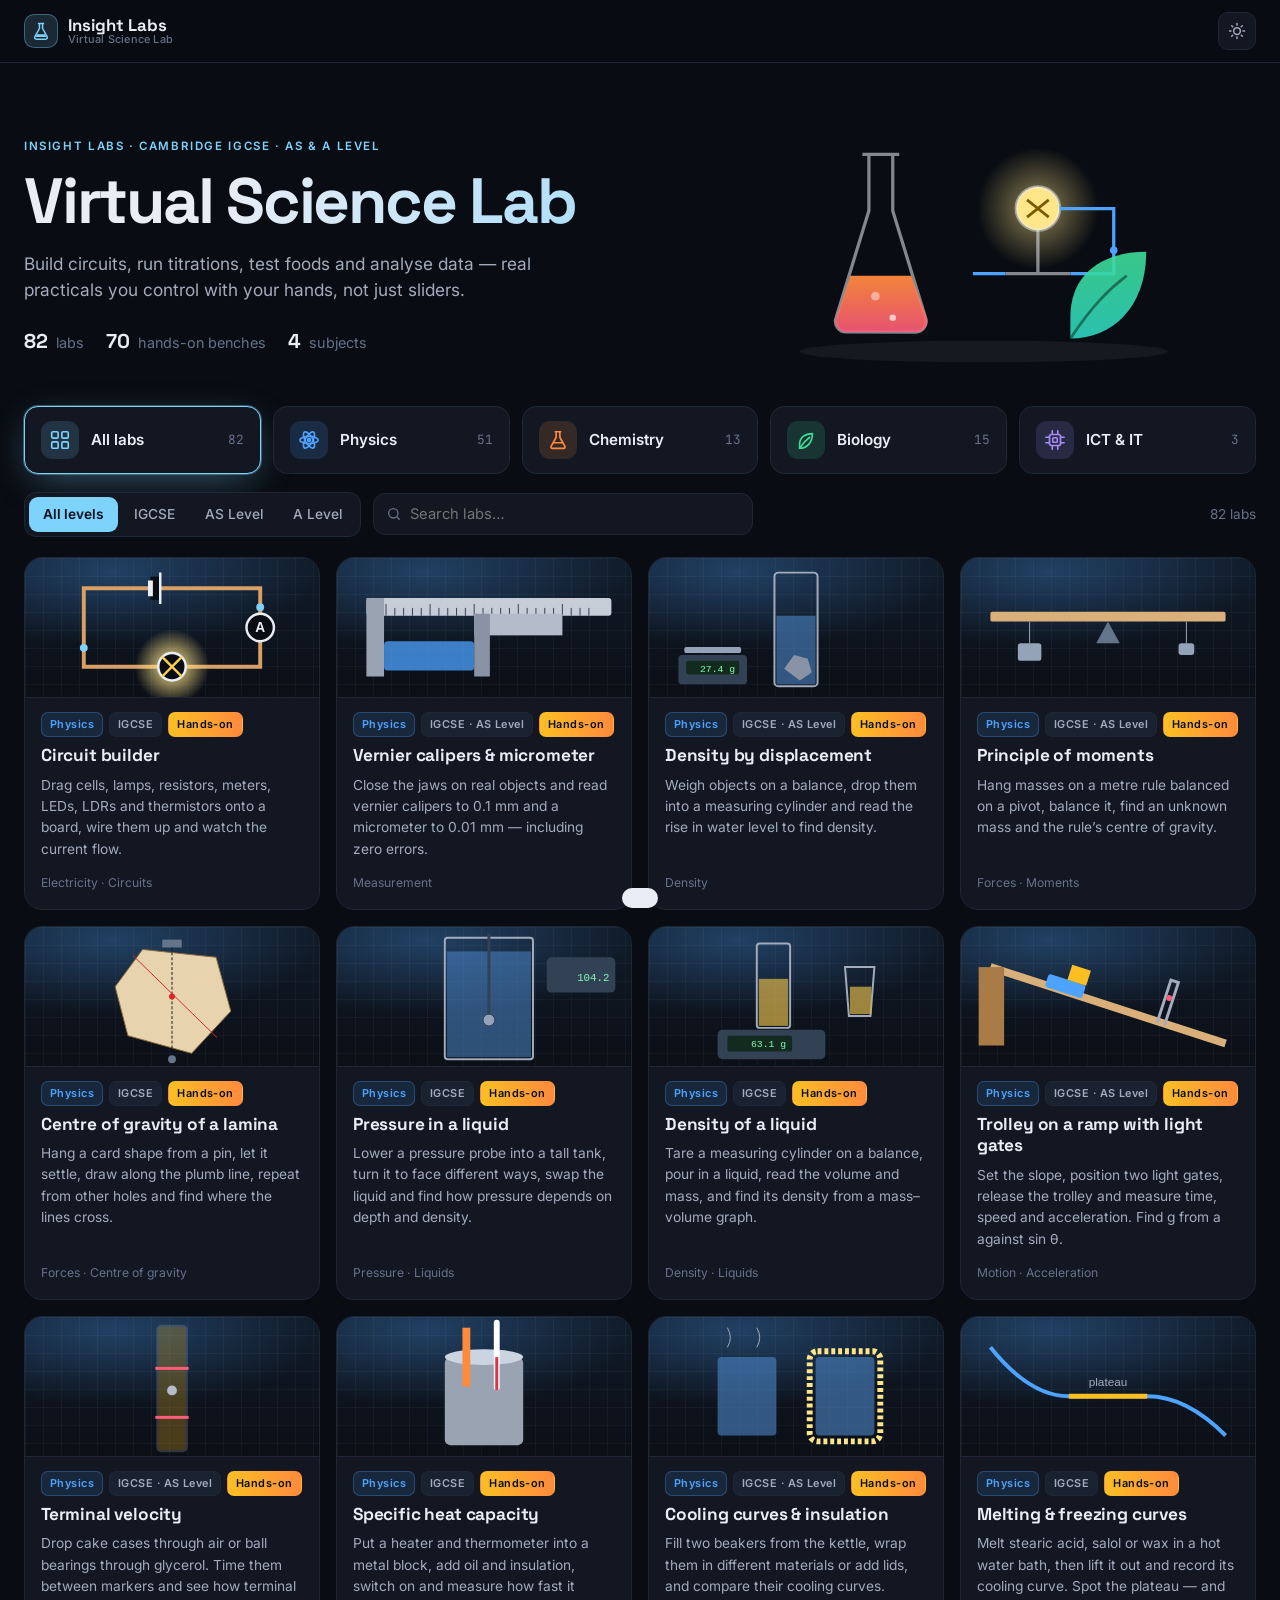
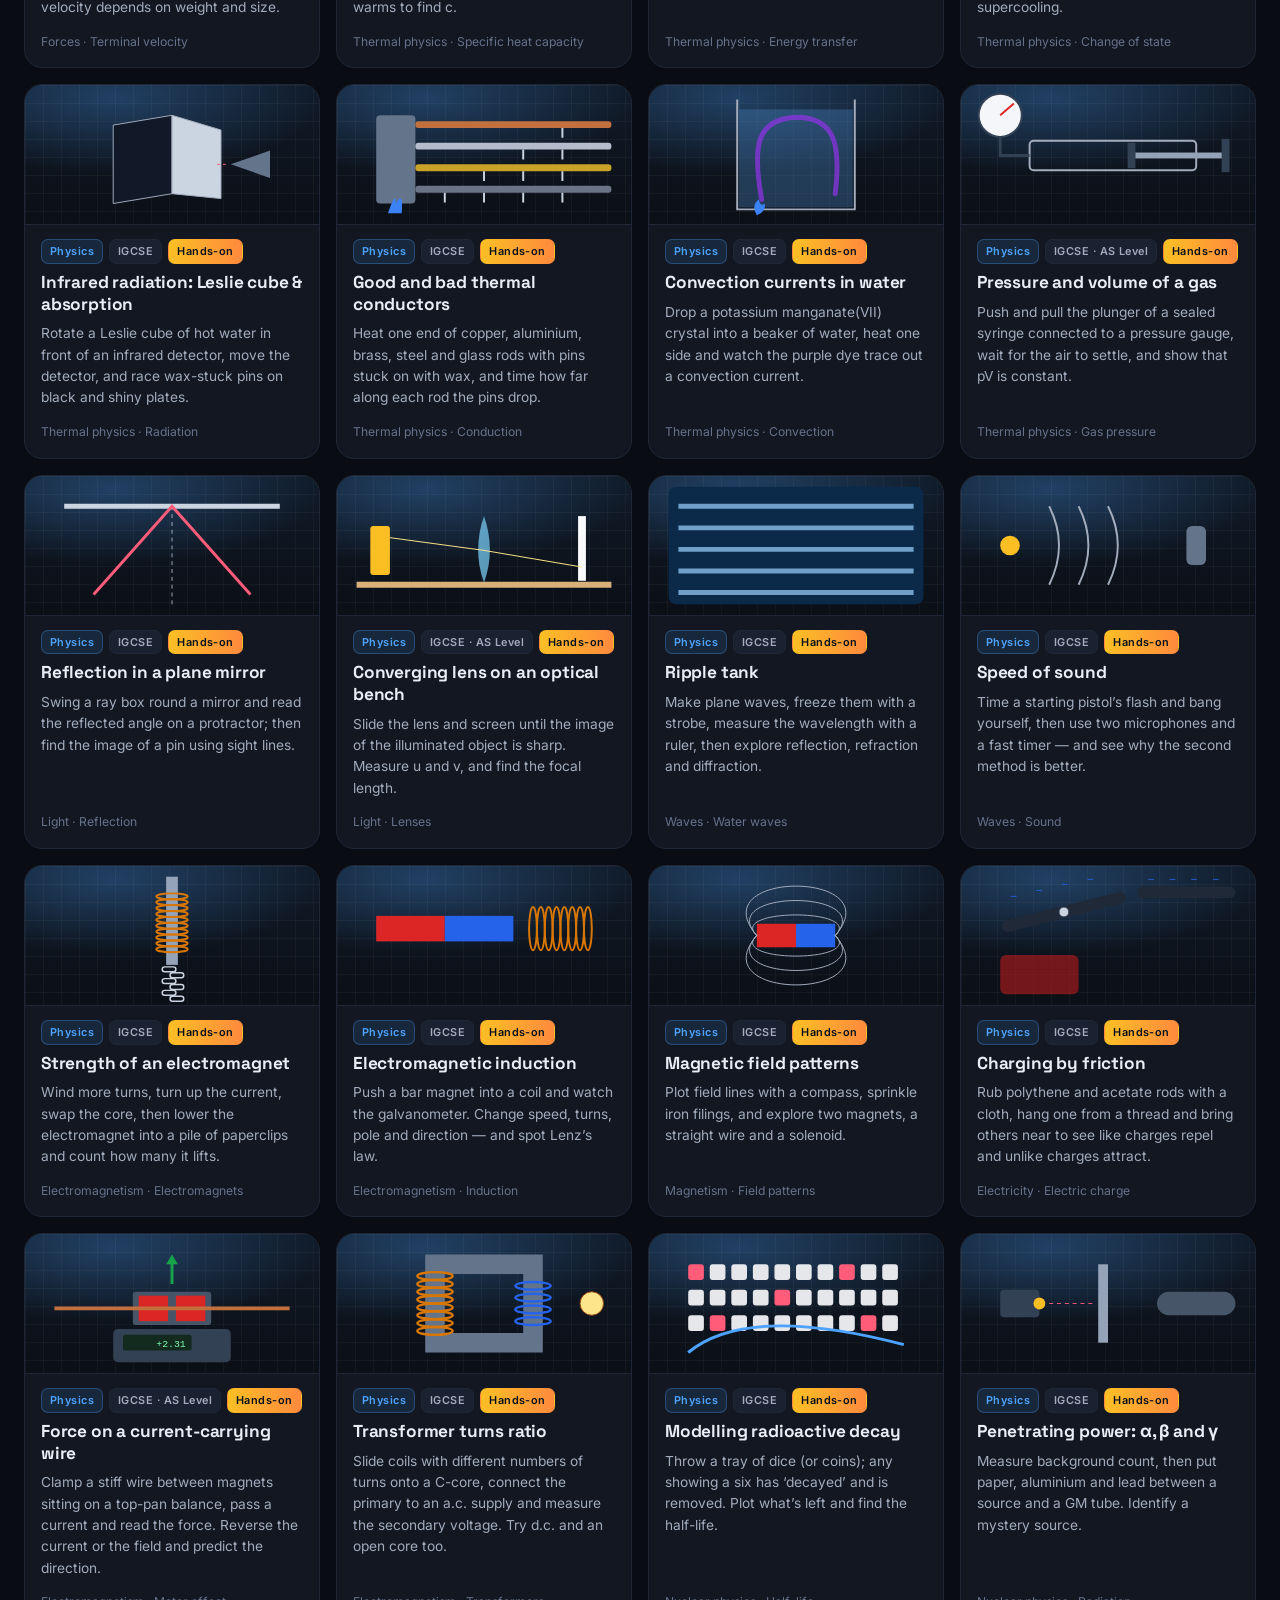
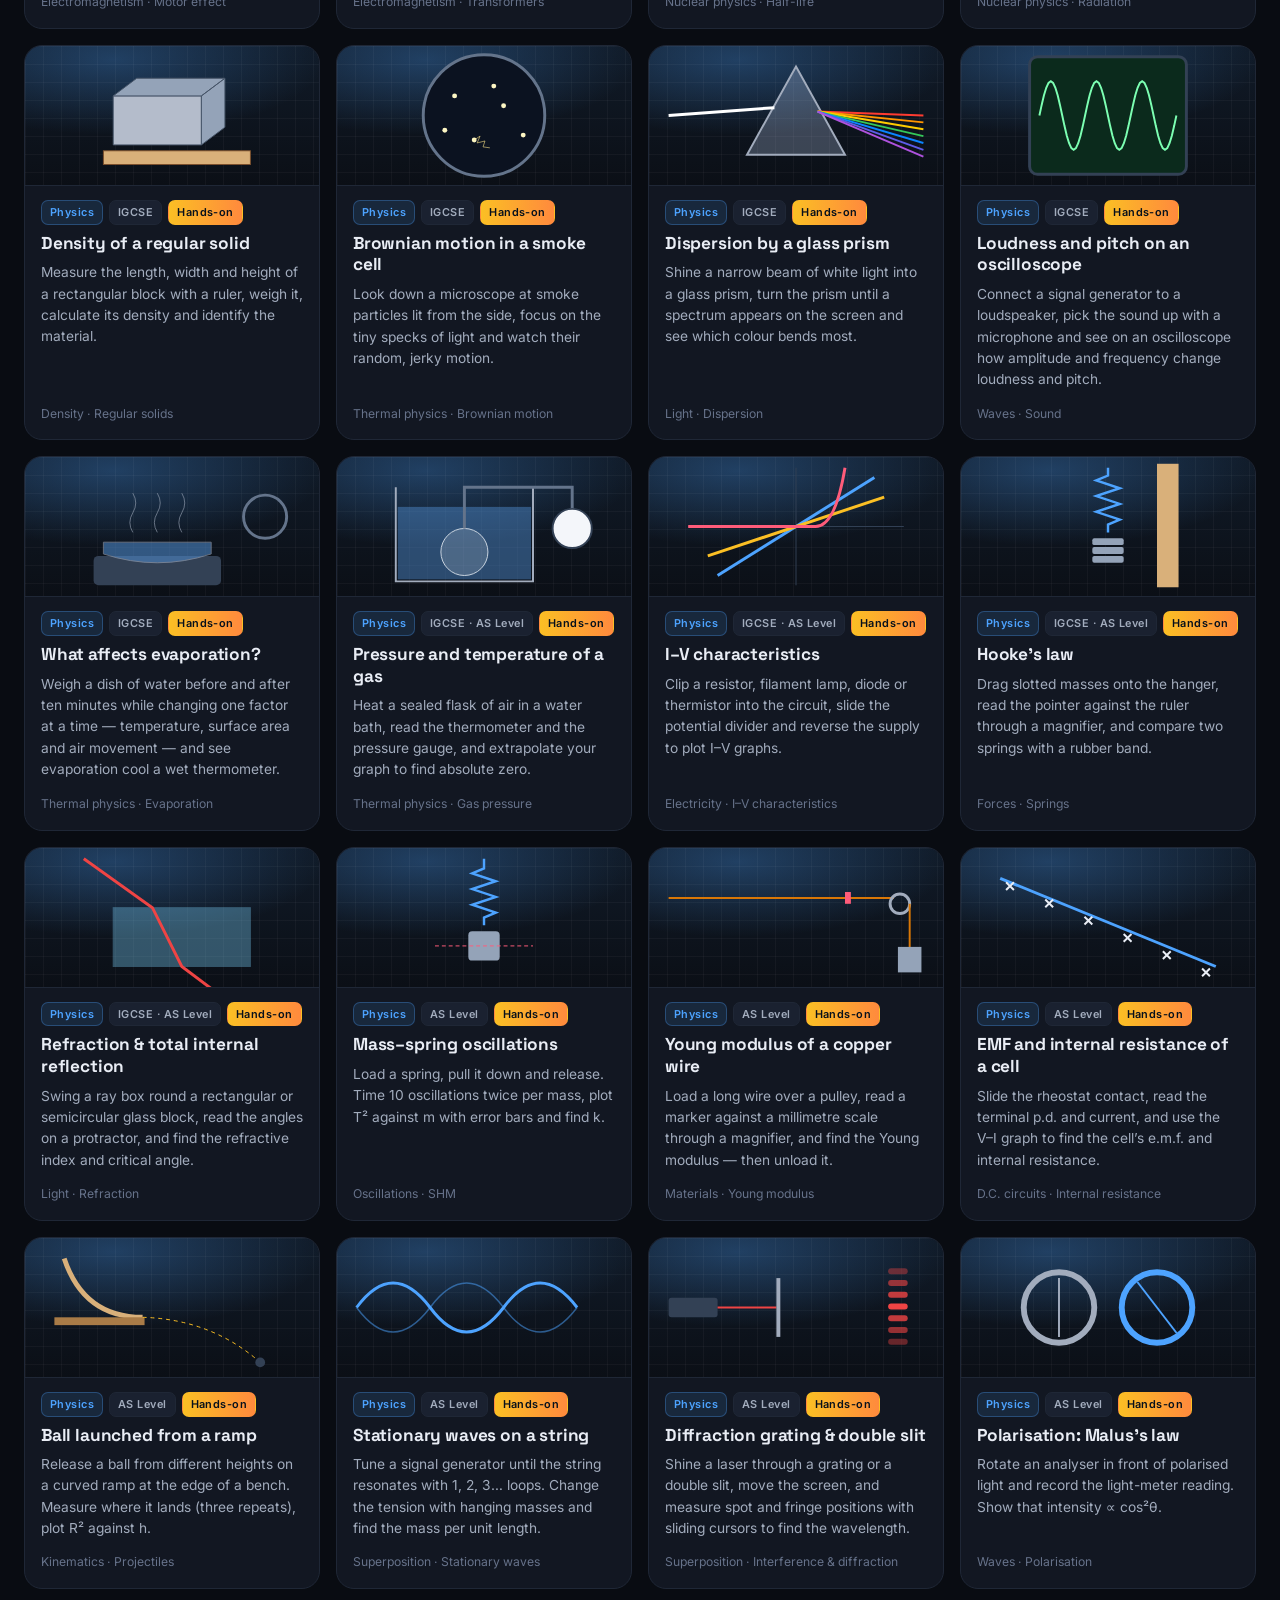
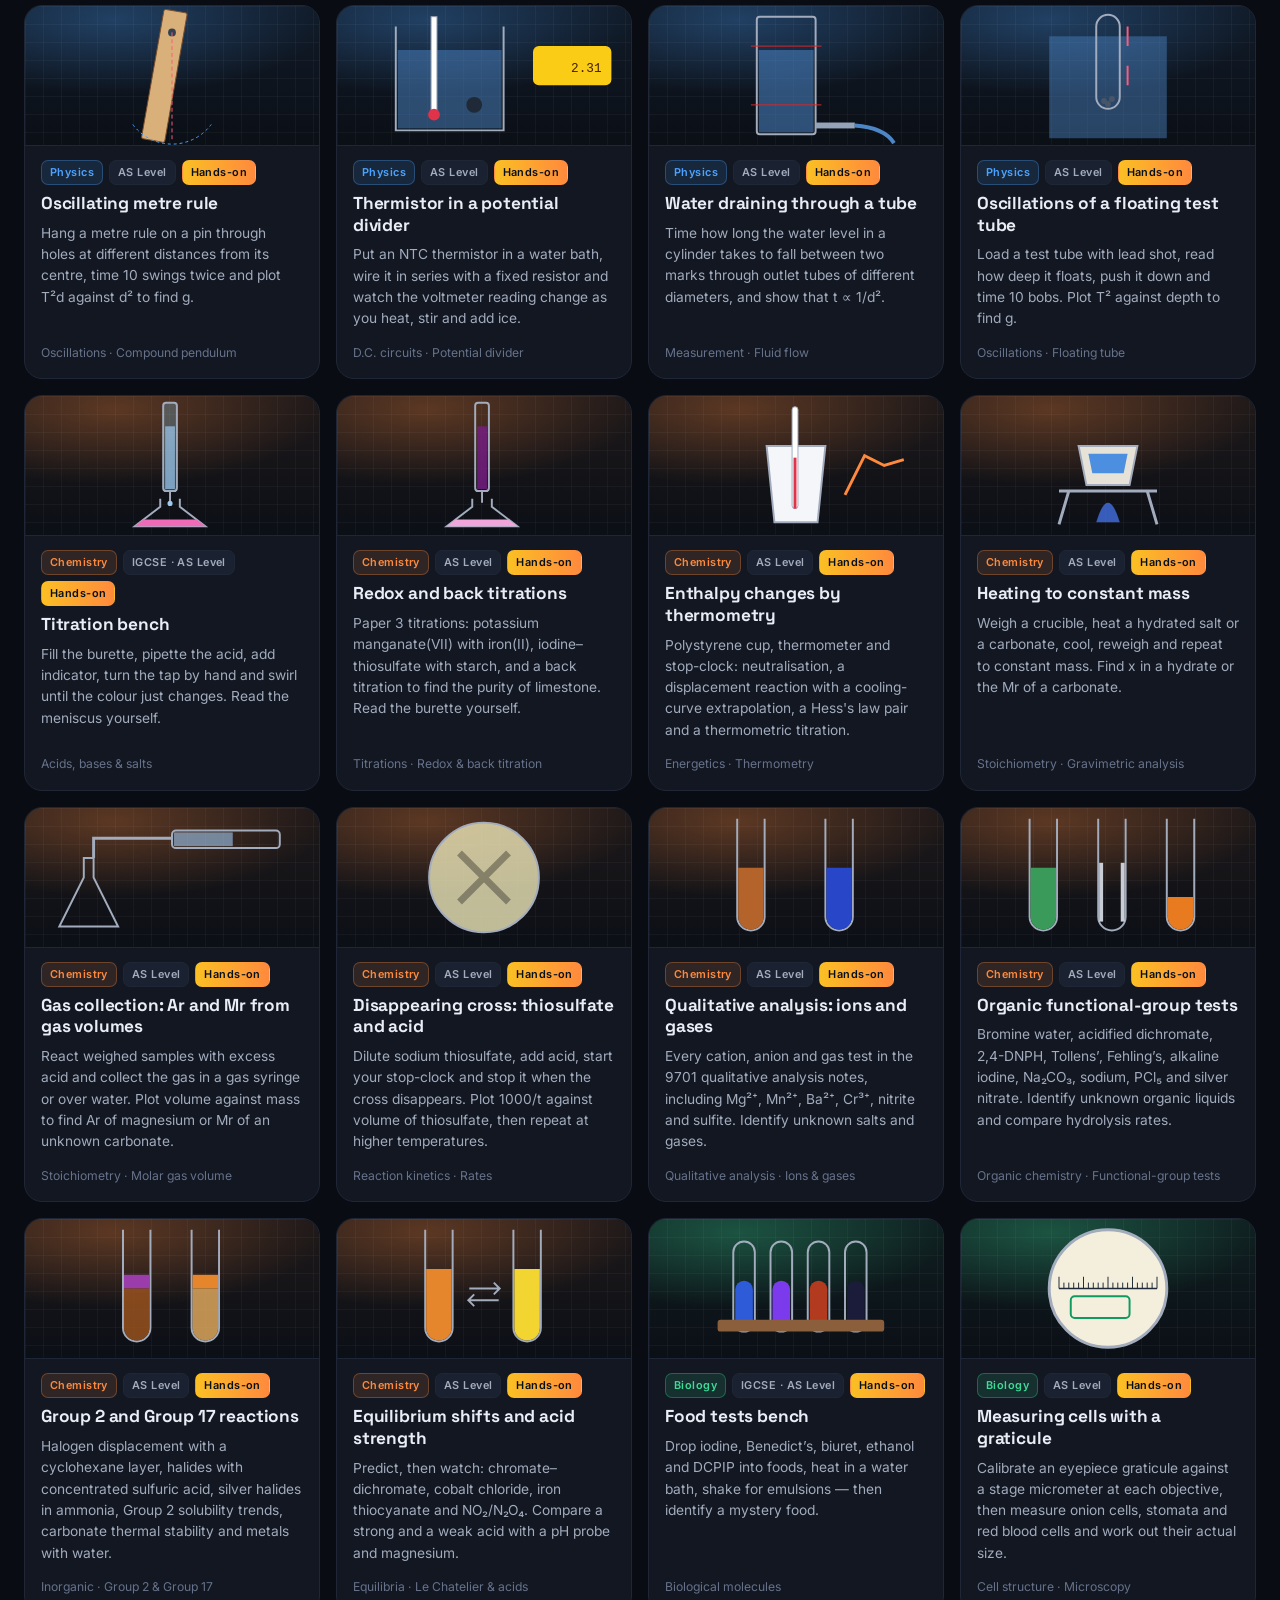
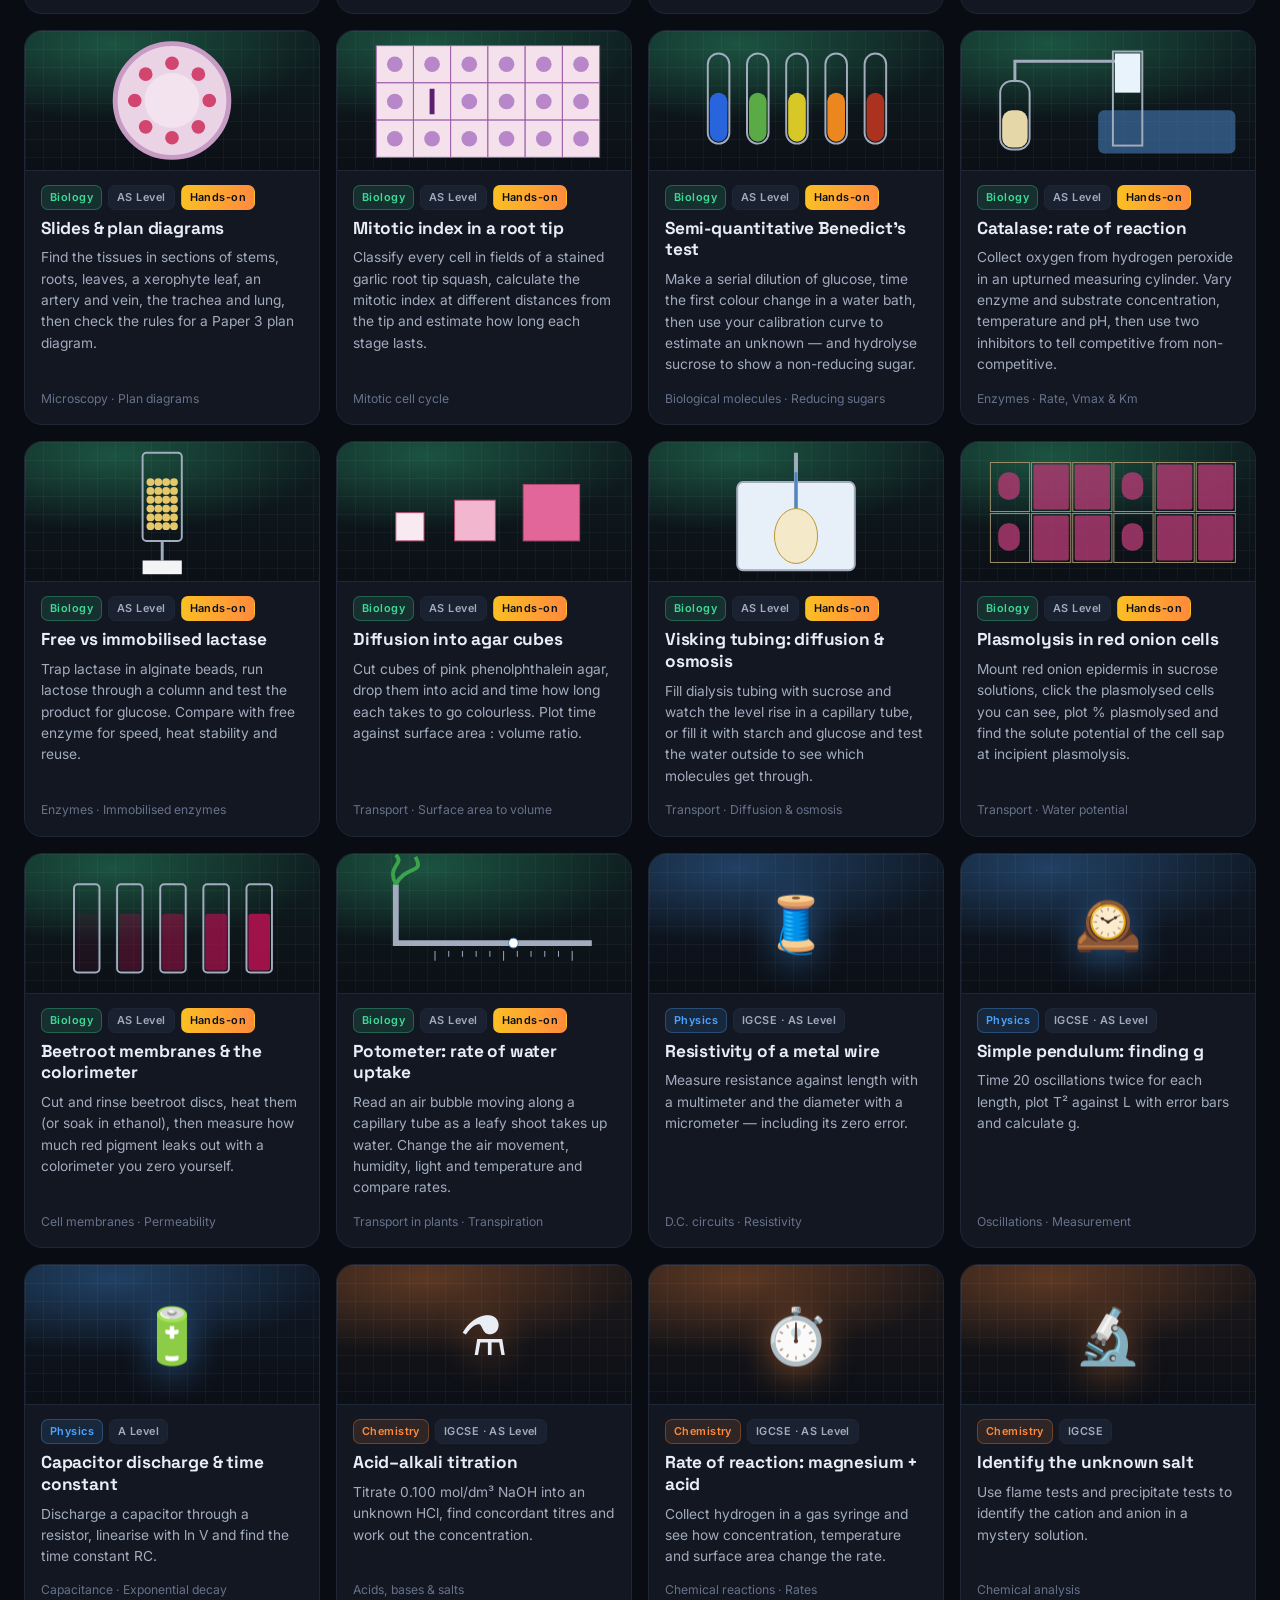
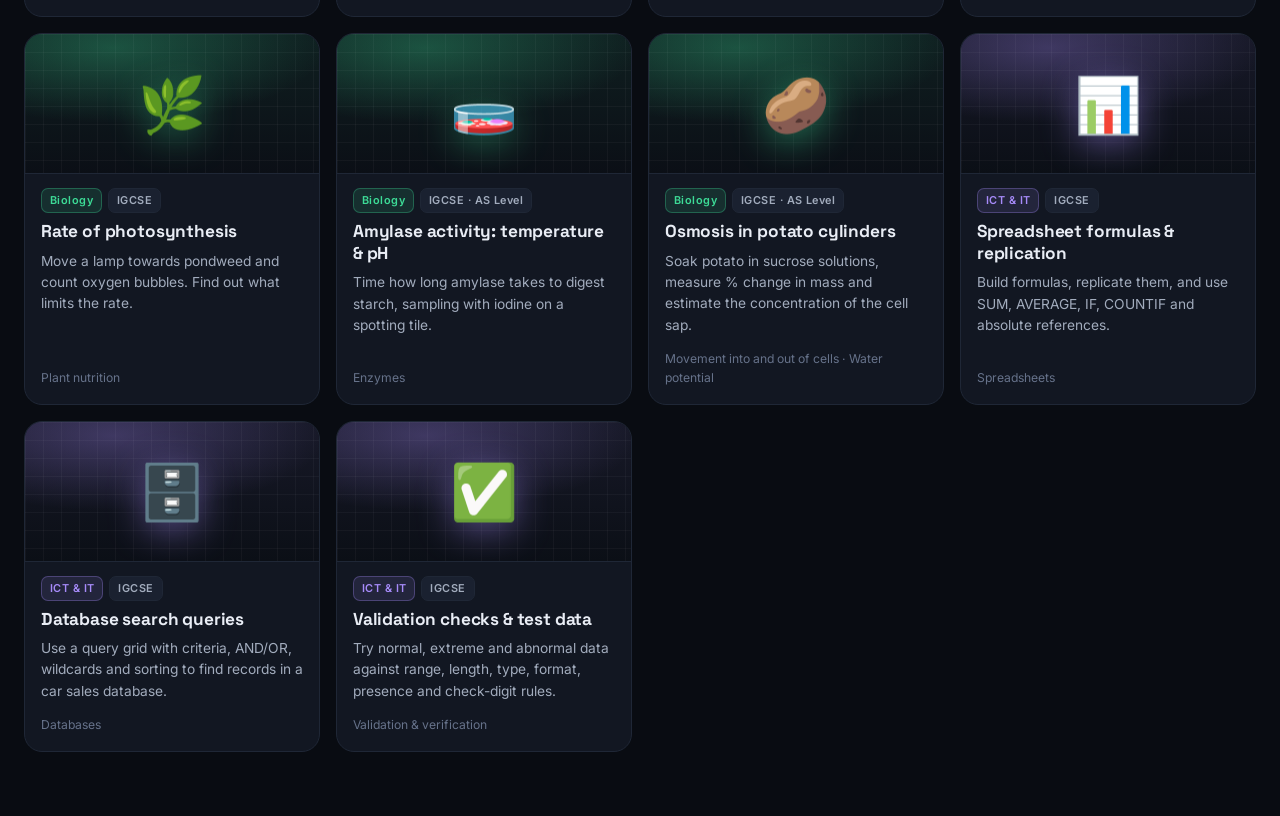
==== index.html @ 6770d0e4 "Chemistry AS: nine Paper 3 benches and AS tags on three shared labs New benches (9701 Paper 3): redo" ====
<!DOCTYPE html>
<html lang="en" data-mode="dark" data-subject="all">
<!--
  INSIGHT LABS · Virtual Science Lab · Cambridge IGCSE, AS & A Level
  core.js     router, hub, notebook (results table + graph), helpers
  sims/*.js   experiments; each one calls Lab.register({...})
-->
<head>
<meta charset="UTF-8">
<meta name="viewport" content="width=device-width, initial-scale=1.0">
<title>Insight Labs — Virtual Science Lab</title>
<meta name="description" content="Hands-on virtual practicals for Cambridge IGCSE, AS and A Level Physics, Chemistry, Biology and ICT: build circuits, run titrations, test foods, record results and plot graphs.">
<link rel="icon" href="data:image/svg+xml,<svg xmlns='http://www.w3.org/2000/svg' viewBox='0 0 100 100'><text y='.9em' font-size='90'>🧪</text></svg>">
<link rel="preconnect" href="https://fonts.googleapis.com">
<link rel="preconnect" href="https://fonts.gstatic.com" crossorigin>
<link href="https://fonts.googleapis.com/css2?family=Inter:wght@400;500;600;700&family=Space+Grotesk:wght@500;600;700&family=JetBrains+Mono:wght@500;600&display=swap" rel="stylesheet">
<script>
(function(){
  try{ var m = localStorage.getItem('vlab-mode'); if (m === 'light' || m === 'dark') document.documentElement.setAttribute('data-mode', m); }catch(e){}
})();
</script>
<link rel="stylesheet" href="lab.css">
</head>
<body class="on-hub">

<header class="nav">
  <a class="brand" href="#/">
    <span class="logo" aria-hidden="true"><svg viewBox="0 0 32 32"><path d="M12 4h8M13.5 4v8L6 25.5A2.5 2.5 0 0 0 8.2 29h15.6a2.5 2.5 0 0 0 2.2-3.5L18.5 12V4" fill="none" stroke="currentColor" stroke-width="2.4" stroke-linecap="round" stroke-linejoin="round"/><path d="M9.5 21h13l2 4.5H7.5z" fill="currentColor"/></svg></span>
    <span class="brand-txt">Insight Labs<small>Virtual Science Lab</small></span>
  </a>
  <button class="mode-btn" type="button" id="mode-btn" onclick="Lab.toggleMode()" aria-label="Switch light or dark mode" title="Light / dark">
    <svg class="i-sun" viewBox="0 0 24 24" fill="none" stroke="currentColor" stroke-width="2" stroke-linecap="round"><circle cx="12" cy="12" r="4.5"/><path d="M12 2v2M12 20v2M4.9 4.9l1.4 1.4M17.7 17.7l1.4 1.4M2 12h2M20 12h2M4.9 19.1l1.4-1.4M17.7 6.3l1.4-1.4"/></svg>
    <svg class="i-moon" viewBox="0 0 24 24" fill="none" stroke="currentColor" stroke-width="2" stroke-linecap="round" stroke-linejoin="round"><path d="M21 12.8A9 9 0 1 1 11.2 3a7 7 0 0 0 9.8 9.8z"/></svg>
  </button>
</header>

<main class="wrap" id="app" role="main"></main>
<div class="toast" id="toast" role="status" aria-live="polite"></div>

<script src="core.js"></script>
<script src="sims/kit.js"></script>
<script src="sims/circuit-builder.js"></script>
<script src="sims/phys-measure.js"></script>
<script src="sims/phys-density.js"></script>
<script src="sims/phys-moments.js"></script>
<script src="sims/phys-statics.js"></script>
<script src="sims/phys-ramp.js"></script>
<script src="sims/phys-terminal.js"></script>
<script src="sims/phys-heat.js"></script>
<script src="sims/phys-phase.js"></script>
<script src="sims/phys-thermal2.js"></script>
<script src="sims/phys-optics.js"></script>
<script src="sims/phys-waves.js"></script>
<script src="sims/phys-em.js"></script>
<script src="sims/phys-elec2.js"></script>
<script src="sims/phys-nuclear.js"></script>
<script src="sims/phys-as1.js"></script>
<script src="sims/phys-as2.js"></script>
<script src="sims/phys-as3.js"></script>
<script src="sims/phys-igcse2.js"></script>
<script src="sims/titration-bench.js"></script>
<script src="sims/food-tests.js"></script>
<script src="sims/physics.js"></script>
<script src="sims/physics-advanced.js"></script>
<script src="sims/chemistry.js"></script>
<script src="sims/chem-kit.js"></script>
<script src="sims/chem-as1.js"></script>
<script src="sims/chem-as2.js"></script>
<script src="sims/chem-as3.js"></script>
<script src="sims/biology.js"></script>
<script src="sims/bio-as1.js"></script>
<script src="sims/bio-as2.js"></script>
<script src="sims/bio-as3.js"></script>
<script src="sims/ict.js"></script>
<script>Lab.start();</script>
</body>
</html>
---- lab.css ----
/* ═══════════════════════════════════════════════════════════
   VIRTUAL SCIENCE LAB — design tokens
   Dark by default; light via [data-mode="light"].
   Each subject sets its own accent through [data-subject].
═══════════════════════════════════════════════════════════ */
*,*::before,*::after{margin:0;padding:0;box-sizing:border-box;}
:root,[data-mode="dark"]{
  --bg:#090C12; --bg2:#0E121A; --bg-card:#121722; --bg-hov:#1A2130; --bg-inset:#0B0F16;
  --txt:#E9EDF5; --txt2:#A2ACBD; --txt3:#66728A; --brd:#1F2736; --brd2:#2C3647;
  --accent:#7DD3FC; --sec:#2DD4BF; --hi:#FF5C7A; --tri:#FBBF24;
  --glow:0 0 0 1px color-mix(in srgb,var(--accent) 35%,transparent),0 10px 40px -10px color-mix(in srgb,var(--accent) 45%,transparent);
  --sh-sm:0 1px 2px rgba(0,0,0,.4); --sh-md:0 12px 32px -12px rgba(0,0,0,.6);
  --r:12px; --rl:18px;
  --grid:rgba(255,255,255,.035);
  color-scheme:dark;
}
[data-mode="light"]{
  --bg:#F3F5F9; --bg2:#E9EDF4; --bg-card:#FFFFFF; --bg-hov:#EEF1F6; --bg-inset:#F6F8FB;
  --txt:#0E1420; --txt2:#4B5568; --txt3:#8A93A6; --brd:#E0E5ED; --brd2:#CDD4DF;
  --accent:#0B7FB5; --sec:#0E9F8E; --hi:#E0335A; --tri:#B97F00;
  --sh-sm:0 1px 2px rgba(15,25,40,.06); --sh-md:0 14px 34px -14px rgba(15,25,40,.25);
  --grid:rgba(10,20,40,.05);
  color-scheme:light;
}
[data-subject="physics"]{--accent:#4DA3FF;} [data-mode="light"][data-subject="physics"]{--accent:#1D6FE0;}
[data-subject="chemistry"]{--accent:#FF8A3D;} [data-mode="light"][data-subject="chemistry"]{--accent:#D85A0A;}
[data-subject="biology"]{--accent:#3DDC97;} [data-mode="light"][data-subject="biology"]{--accent:#0F9A62;}
[data-subject="ict"]{--accent:#A78BFA;} [data-mode="light"][data-subject="ict"]{--accent:#6D3FD6;}
:root{
  --accent-lt:color-mix(in srgb,var(--accent) 15%,transparent);
  --accent-hv:color-mix(in srgb,var(--accent) 80%,#fff);
  --sec-lt:color-mix(in srgb,var(--sec) 15%,transparent);
  --hi-lt:color-mix(in srgb,var(--hi) 15%,transparent);
  --tri-lt:color-mix(in srgb,var(--tri) 15%,transparent);
  --on-accent:#06101C;
}
[data-mode="light"]{--on-accent:#fff;}
[data-mode] *{--accent-lt:color-mix(in srgb,var(--accent) 15%,transparent);--accent-hv:color-mix(in srgb,var(--accent) 80%,#fff);}

body{font-family:'Inter',system-ui,sans-serif;background:var(--bg);color:var(--txt);line-height:1.55;min-height:100vh;-webkit-font-smoothing:antialiased;}
a{color:var(--accent);}
button,input,select{font:inherit;color:inherit;}
h1,h2,h3,h4{font-family:'Space Grotesk','Inter',sans-serif;letter-spacing:-.01em;}
.wrap{max-width:1440px;margin:0 auto;padding:0 24px 64px;}
:focus-visible{outline:2px solid var(--accent);outline-offset:2px;}

/* ═══════ NAV ═══════ */
.nav{position:sticky;top:0;z-index:50;display:flex;align-items:center;gap:16px;padding:12px 24px;background:color-mix(in srgb,var(--bg) 82%,transparent);backdrop-filter:blur(14px);border-bottom:1px solid var(--brd);}
.brand{display:flex;align-items:center;gap:10px;font-family:'Space Grotesk',sans-serif;font-weight:700;font-size:1.05rem;color:var(--txt);text-decoration:none;}
.brand-txt{display:flex;flex-direction:column;line-height:1.1;}
.brand-txt small{font-family:'Inter',sans-serif;font-size:.68rem;font-weight:500;color:var(--txt3);letter-spacing:.02em;}
.logo{width:34px;height:34px;border-radius:10px;display:grid;place-items:center;color:var(--accent);background:var(--accent-lt);box-shadow:inset 0 0 0 1px color-mix(in srgb,var(--accent) 35%,transparent);}
.logo svg{width:20px;height:20px;}
.mode-btn{margin-left:auto;width:38px;height:38px;border-radius:10px;border:1px solid var(--brd);background:var(--bg-card);display:grid;place-items:center;cursor:pointer;color:var(--txt2);}
.mode-btn:hover{color:var(--txt);border-color:var(--brd2);}
.mode-btn svg{width:18px;height:18px;}
[data-mode="dark"] .i-moon,[data-mode="light"] .i-sun{display:none;}

/* ═══════ HUB ═══════ */
.hub-hero{display:grid;grid-template-columns:1.2fr 1fr;gap:32px;align-items:center;padding:48px 0 28px;}
.eyebrow{display:inline-block;font-size:.72rem;font-weight:600;letter-spacing:.14em;text-transform:uppercase;color:var(--accent);margin-bottom:14px;}
.hub-hero h1{font-size:clamp(2.4rem,5.5vw,4rem);line-height:1.02;letter-spacing:-.035em;margin-bottom:16px;
  background:linear-gradient(120deg,var(--txt) 30%,color-mix(in srgb,var(--accent) 70%,var(--txt)));-webkit-background-clip:text;background-clip:text;color:transparent;}
.hub-hero p{font-size:1.08rem;color:var(--txt2);max-width:560px;}
.hub-stats{display:flex;flex-wrap:wrap;gap:8px 22px;margin-top:22px;color:var(--txt3);font-size:.9rem;}
.hub-stats b{color:var(--txt);font-family:'Space Grotesk',sans-serif;font-size:1.25rem;margin-right:4px;}
.hub-art{color:var(--txt);}
.hub-art svg{width:100%;max-height:260px;}

.subj-tiles{display:grid;grid-template-columns:repeat(5,1fr);gap:12px;margin-bottom:18px;}
.subj-tile{--accent:#7DD3FC;display:flex;align-items:center;gap:12px;padding:14px 16px;border-radius:14px;background:var(--bg-card);border:1px solid var(--brd);color:var(--txt);text-decoration:none;transition:border-color .2s,transform .15s,box-shadow .2s;}
.subj-tile[data-s="physics"]{--accent:#4DA3FF;} .subj-tile[data-s="chemistry"]{--accent:#FF8A3D;} .subj-tile[data-s="biology"]{--accent:#3DDC97;} .subj-tile[data-s="ict"]{--accent:#A78BFA;}
[data-mode="light"] .subj-tile[data-s="physics"]{--accent:#1D6FE0;} [data-mode="light"] .subj-tile[data-s="chemistry"]{--accent:#D85A0A;} [data-mode="light"] .subj-tile[data-s="biology"]{--accent:#0F9A62;} [data-mode="light"] .subj-tile[data-s="ict"]{--accent:#6D3FD6;}
[data-mode="light"] .subj-tile[data-s="all"]{--accent:#0B7FB5;}
.subj-tile:hover{transform:translateY(-2px);border-color:color-mix(in srgb,var(--accent) 50%,var(--brd));}
.subj-tile.on{border-color:var(--accent);box-shadow:var(--glow);}
.subj-ico{width:38px;height:38px;flex:none;border-radius:11px;display:grid;place-items:center;color:var(--accent);background:color-mix(in srgb,var(--accent) 15%,transparent);}
.subj-ico svg{width:22px;height:22px;}
.subj-name{font-weight:600;font-size:.95rem;}
.subj-n{margin-left:auto;font-family:'JetBrains Mono',monospace;font-size:.8rem;color:var(--txt3);}

.filter-row{display:flex;flex-wrap:wrap;align-items:center;gap:12px;margin-bottom:20px;}
.segmented{display:inline-flex;padding:4px;border-radius:12px;background:var(--bg-card);border:1px solid var(--brd);gap:2px;}
.segmented button{border:0;background:none;padding:7px 14px;border-radius:9px;font-size:.86rem;font-weight:500;color:var(--txt2);cursor:pointer;}
.segmented button:hover{color:var(--txt);}
.segmented button.on{background:var(--accent);color:var(--on-accent);font-weight:600;}
.search{display:flex;align-items:center;gap:8px;flex:1;min-width:200px;max-width:380px;padding:0 12px;height:42px;border-radius:12px;background:var(--bg-card);border:1px solid var(--brd);color:var(--txt3);}
.search svg{width:16px;height:16px;flex:none;}
.search input{border:0;background:none;outline:none;width:100%;color:var(--txt);font-size:.92rem;}
.filter-row .count{margin-left:auto;color:var(--txt3);font-size:.85rem;}

.card-grid{display:grid;grid-template-columns:repeat(auto-fill,minmax(270px,1fr));gap:16px;}
.lab-card{--accent:#7DD3FC;display:flex;flex-direction:column;border-radius:var(--rl);background:var(--bg-card);border:1px solid var(--brd);overflow:hidden;color:var(--txt);text-decoration:none;transition:transform .18s,border-color .2s,box-shadow .25s;}
.lab-card[data-s="physics"]{--accent:#4DA3FF;} .lab-card[data-s="chemistry"]{--accent:#FF8A3D;} .lab-card[data-s="biology"]{--accent:#3DDC97;} .lab-card[data-s="ict"]{--accent:#A78BFA;}
[data-mode="light"] .lab-card[data-s="physics"]{--accent:#1D6FE0;} [data-mode="light"] .lab-card[data-s="chemistry"]{--accent:#D85A0A;} [data-mode="light"] .lab-card[data-s="biology"]{--accent:#0F9A62;} [data-mode="light"] .lab-card[data-s="ict"]{--accent:#6D3FD6;}
.lab-card:hover{transform:translateY(-3px);border-color:color-mix(in srgb,var(--accent) 55%,var(--brd));box-shadow:var(--glow);}
.lab-thumb{position:relative;height:140px;display:grid;place-items:center;overflow:hidden;
  background:radial-gradient(120% 90% at 30% 10%,color-mix(in srgb,var(--accent) 28%,transparent),transparent 60%),
             linear-gradient(180deg,color-mix(in srgb,var(--accent) 8%,var(--bg-inset)),var(--bg-inset));
  border-bottom:1px solid var(--brd);}
.lab-thumb::after{content:"";position:absolute;inset:0;background-image:linear-gradient(var(--grid) 1px,transparent 1px),linear-gradient(90deg,var(--grid) 1px,transparent 1px);background-size:18px 18px;pointer-events:none;}
.lab-thumb svg{width:100%;height:100%;position:relative;z-index:1;}
.thumb-ico{font-size:3.4rem;filter:drop-shadow(0 8px 18px color-mix(in srgb,var(--accent) 45%,transparent));position:relative;z-index:1;transition:transform .25s;}
.lab-card:hover .thumb-ico{transform:scale(1.08) rotate(-4deg);}
.lab-body{display:flex;flex-direction:column;gap:8px;padding:14px 16px 16px;flex:1;}
.lab-body h3{font-size:1.08rem;line-height:1.25;}
.lab-body p{font-size:.86rem;color:var(--txt2);}
.lab-foot{margin-top:auto;display:flex;justify-content:space-between;gap:8px;font-size:.76rem;color:var(--txt3);padding-top:6px;}
.lab-foot .prog{color:var(--sec);font-weight:600;}
.chips{display:flex;flex-wrap:wrap;gap:6px;}
.chip{font-size:.68rem;font-weight:600;letter-spacing:.04em;padding:3px 8px;border-radius:7px;background:var(--bg-hov);color:var(--txt2);border:1px solid var(--brd);}
.chip.subj{color:var(--accent);background:color-mix(in srgb,var(--accent) 12%,transparent);border-color:color-mix(in srgb,var(--accent) 30%,transparent);}
.chip.hot{color:#06101C;background:linear-gradient(90deg,#FBBF24,#FF8A3D);border-color:transparent;}
[data-mode="light"] .chip.hot{color:#fff;background:linear-gradient(90deg,#D98A00,#D85A0A);}

/* ═══════ EXPERIMENT PAGE ═══════ */
.exp-top{padding:22px 0 18px;}
.back-link{display:inline-block;font-size:.85rem;color:var(--txt3);text-decoration:none;margin-bottom:10px;}
.back-link:hover{color:var(--accent);}
.exp-top h1{font-size:clamp(1.6rem,3.4vw,2.4rem);letter-spacing:-.025em;margin-top:8px;}
.exp-grid{display:grid;grid-template-columns:300px minmax(0,1fr);gap:18px;align-items:start;}
.exp-side{display:flex;flex-direction:column;gap:14px;position:sticky;top:76px;max-height:calc(100vh - 92px);overflow:auto;padding-right:2px;scrollbar-width:thin;}
.exp-main{display:flex;flex-direction:column;gap:18px;min-width:0;}
.card{background:var(--bg-card);border:1px solid var(--brd);border-radius:var(--rl);padding:16px;}
.card h4{display:flex;align-items:center;gap:8px;font-size:.78rem;letter-spacing:.1em;text-transform:uppercase;color:var(--txt3);margin-bottom:12px;font-family:'Inter',sans-serif;font-weight:600;}
.card h4 .count{margin-left:auto;font-family:'JetBrains Mono',monospace;letter-spacing:0;color:var(--accent);}
.card h4 .sp{margin-left:auto;display:flex;gap:6px;align-items:center;text-transform:none;letter-spacing:0;font-weight:500;}
.aim{font-size:.9rem;color:var(--txt);}
.vars{display:grid;grid-template-columns:auto 1fr;gap:6px 10px;margin-top:12px;font-size:.8rem;}
.vars dt{font-weight:600;font-size:.7rem;letter-spacing:.04em;text-transform:uppercase;padding-top:2px;}
.vars dt.iv{color:var(--accent);} .vars dt.dv{color:var(--sec);} .vars dt.cv{color:var(--tri);}
.vars dd{color:var(--txt2);}

.checklist{list-style:none;display:flex;flex-direction:column;gap:2px;counter-reset:st;}
.checklist li{display:flex;gap:10px;align-items:flex-start;padding:7px 8px;border-radius:9px;font-size:.86rem;color:var(--txt2);transition:background .2s,color .2s;}
.checklist li .tick{flex:none;width:20px;height:20px;border-radius:50%;border:1.5px solid var(--brd2);display:grid;place-items:center;margin-top:1px;font-size:.66rem;font-weight:700;color:var(--txt3);counter-increment:st;}
.checklist:not(.challenges) li .tick::before{content:counter(st);}
.checklist li.next{background:var(--accent-lt);color:var(--txt);}
.checklist li.next .tick{border-color:var(--accent);color:var(--accent);}
.checklist li.done{color:var(--txt3);}
.checklist li.done .tick{background:var(--sec);border-color:var(--sec);color:#06101C;}
.checklist li.done .tick::before{content:"✓"!important;}
.checklist small{display:block;font-size:.76rem;color:var(--txt3);margin-top:2px;}
.checklist b{color:var(--txt);font-weight:600;}
.checklist li.done b{color:var(--txt2);text-decoration:line-through;text-decoration-color:var(--txt3);}
.challenges+.btn{margin-top:10px;}

.stage-wrap{position:relative;border-radius:20px;border:1px solid var(--brd);overflow:hidden;background:var(--bg2);box-shadow:var(--sh-md);}
.stage-bar{display:flex;align-items:center;gap:10px;padding:10px 14px;border-bottom:1px solid var(--brd);background:color-mix(in srgb,var(--bg-card) 70%,transparent);}
.stage-title{font-size:.74rem;font-weight:600;letter-spacing:.12em;text-transform:uppercase;color:var(--txt3);}
.stage-tools{margin-left:auto;display:flex;flex-wrap:wrap;gap:6px;align-items:center;}
.stage{position:relative;min-height:440px;display:flex;align-items:center;justify-content:center;padding:12px;
  background:radial-gradient(90% 70% at 50% 0%,color-mix(in srgb,var(--accent) 9%,transparent),transparent 70%),
             linear-gradient(var(--grid) 1px,transparent 1px) 0 0/24px 24px,
             linear-gradient(90deg,var(--grid) 1px,transparent 1px) 0 0/24px 24px,var(--bg2);}
.stage>svg{width:100%;height:auto;display:block;max-height:640px;user-select:none;-webkit-user-select:none;}
.stage.plain{display:block;padding:18px;background:var(--bg-card);min-height:0;overflow:auto;}
.readout{display:flex;flex-wrap:wrap;gap:8px;padding:10px 14px;border-top:1px solid var(--brd);background:color-mix(in srgb,var(--bg-card) 70%,transparent);font-size:.84rem;}
.readout:empty{display:none;}
.meter{background:var(--bg-inset);border:1px solid var(--brd);border-radius:9px;padding:5px 10px;font-family:'JetBrains Mono',monospace;font-size:.8rem;}
.meter b{font-family:'Inter',sans-serif;color:var(--txt3);font-weight:500;font-size:.72rem;margin-right:6px;}
.meter.warn{border-color:color-mix(in srgb,var(--hi) 60%,transparent);color:var(--hi);}
.meter.good{border-color:color-mix(in srgb,var(--sec) 60%,transparent);color:var(--sec);}

.notebook{display:grid;grid-template-columns:minmax(0,1fr) minmax(0,1.2fr);gap:18px;}
.notebook.solo{grid-template-columns:1fr;}
.tbl-wrap{overflow:auto;max-height:360px;margin:0 -16px -16px;}
table.rt{width:100%;border-collapse:collapse;font-size:.84rem;font-variant-numeric:tabular-nums;}
table.rt th{position:sticky;top:0;background:var(--bg-card);text-align:left;font-weight:600;font-size:.72rem;color:var(--txt3);padding:8px 12px;border-bottom:1px solid var(--brd);white-space:nowrap;}
table.rt td{padding:7px 12px;border-bottom:1px solid var(--brd);vertical-align:top;}
table.rt tbody tr:hover td{background:var(--bg-hov);}
table.rt td.x{width:1%;text-align:right;}
table.rt td.x button{border:0;background:none;cursor:pointer;color:var(--txt3);padding:0 4px;font-size:1rem;}
table.rt td.x button:hover{color:var(--hi);}
.empty{padding:24px 16px;text-align:center;color:var(--txt3);font-size:.86rem;}
.swatch{display:inline-block;flex:none;width:10px;height:10px;border-radius:3px;margin-right:6px;vertical-align:-1px;}
.graph-canvas{width:100%;height:320px;display:block;}
.graph-tools{display:flex;flex-wrap:wrap;gap:6px;}
.graph-tools label{display:flex;align-items:center;gap:4px;font-size:.7rem;color:var(--txt3);}
.graph-tools select{font-size:.76rem;padding:3px 6px;border-radius:7px;border:1px solid var(--brd);background:var(--bg-inset);}
.fit-info{font-size:.8rem;color:var(--txt2);padding-top:8px;}
.fit-info div{margin-top:3px;}
.qs .q{border-top:1px solid var(--brd);}
.qs .q:first-of-type{border-top:0;}
.qs summary{cursor:pointer;padding:10px 0;font-size:.92rem;list-style:none;}
.qs summary::-webkit-details-marker{display:none;}
.qs summary b{color:var(--accent);margin-right:6px;}
.qs summary::after{content:"Show answer";float:right;font-size:.74rem;color:var(--txt3);margin-left:10px;}
.qs details[open] summary::after{content:"Hide";}
.qs .ans{padding:0 0 12px;font-size:.88rem;color:var(--txt2);}

/* ═══════ CONTROLS ═══════ */
.ctl{margin-bottom:14px;}
.ctl:last-child{margin-bottom:0;}
.ctl label,.ctl .lbl{display:flex;justify-content:space-between;gap:8px;font-size:.82rem;font-weight:600;margin-bottom:7px;}
.ctl output{font-family:'JetBrains Mono',monospace;font-weight:500;font-size:.8rem;color:var(--accent);}
.ctl input[type=range]{width:100%;accent-color:var(--accent);}
.ctl select,.ctl input[type=text],.ctl input[type=number],.inp{width:100%;font-size:.88rem;padding:8px 10px;border-radius:9px;border:1px solid var(--brd);background:var(--bg-inset);}
.hint{font-size:.76rem;color:var(--txt3);margin-top:6px;}
.seg{display:flex;flex-wrap:wrap;gap:4px;padding:3px;border-radius:10px;background:var(--bg-inset);border:1px solid var(--brd);}
.seg button{flex:1 1 auto;border:0;background:none;cursor:pointer;font-size:.8rem;padding:6px 8px;border-radius:7px;color:var(--txt2);}
.seg button:hover{color:var(--txt);}
.seg button.on{background:var(--accent-lt);color:var(--accent);font-weight:600;box-shadow:inset 0 0 0 1px color-mix(in srgb,var(--accent) 40%,transparent);}
.btns{display:flex;flex-wrap:wrap;gap:6px;}
.btn{display:inline-flex;align-items:center;justify-content:center;gap:6px;font-size:.84rem;font-weight:600;padding:9px 14px;border-radius:10px;border:1px solid var(--brd2);background:var(--bg-hov);cursor:pointer;transition:all .15s;}
.btn:hover{border-color:var(--accent);color:var(--accent);}
.btn.primary{background:var(--accent);border-color:var(--accent);color:var(--on-accent);box-shadow:0 6px 20px -8px var(--accent);}
.btn.primary:hover{background:var(--accent-hv);color:var(--on-accent);}
.btn.ghost{background:transparent;border-color:var(--brd);}
.btn.small{font-size:.76rem;padding:5px 10px;border-radius:8px;}
.btn.block{display:flex;width:100%;}
.btn[disabled]{opacity:.4;pointer-events:none;}
.note{font-size:.84rem;padding:9px 12px;border-radius:10px;background:var(--accent-lt);border:1px solid color-mix(in srgb,var(--accent) 30%,transparent);}
.note.ok{background:var(--sec-lt);border-color:color-mix(in srgb,var(--sec) 45%,transparent);}
.note.bad{background:var(--hi-lt);border-color:color-mix(in srgb,var(--hi) 45%,transparent);}
.toast{position:fixed;left:50%;bottom:24px;transform:translate(-50%,160%);background:var(--txt);color:var(--bg);padding:10px 18px;border-radius:12px;font-size:.88rem;font-weight:500;box-shadow:var(--sh-md);transition:transform .3s cubic-bezier(.2,.9,.3,1.2);z-index:200;max-width:calc(100vw - 32px);}
.toast.show{transform:translate(-50%,0);}

/* palette / tray used by hands-on benches */
.tray{display:flex;flex-wrap:wrap;gap:8px;}
.tray-item{display:flex;flex-direction:column;align-items:center;gap:4px;width:76px;padding:8px 4px 6px;border-radius:12px;border:1px solid var(--brd);background:var(--bg-inset);cursor:grab;font-size:.7rem;color:var(--txt2);touch-action:none;user-select:none;transition:border-color .15s,transform .15s;}
.tray-item:hover{border-color:var(--accent);color:var(--txt);transform:translateY(-1px);}
.tray-item.on{border-color:var(--accent);background:var(--accent-lt);color:var(--accent);}
.tray-item svg{width:58px;height:36px;}
.kbd{font-family:'JetBrains Mono',monospace;font-size:.72rem;padding:1px 5px;border-radius:5px;border:1px solid var(--brd2);background:var(--bg-inset);}

/* stage SVG helpers (shared by all experiments) */
.stage .ink{fill:none;stroke:var(--txt);stroke-width:2;}
.stage .ink2{fill:none;stroke:var(--txt2);stroke-width:1.5;}
.stage .lbl{fill:var(--txt2);font-size:12px;font-family:'Inter',sans-serif;}
.stage .lblb{fill:var(--txt);font-size:13px;font-weight:600;font-family:'Inter',sans-serif;}
.stage .mono{font-family:'JetBrains Mono',monospace;}
.stage .glass{fill:color-mix(in srgb,var(--bg-card) 60%,transparent);stroke:var(--txt2);stroke-width:1.6;}
.stage .hit{cursor:pointer;}
.stage .drag{cursor:grab;}
.stage .pulse{animation:pulse 1.4s ease-in-out infinite;}
@keyframes pulse{0%,100%{opacity:.35;}50%{opacity:1;}}

/* ICT (spreadsheet / database) */
.sheet{border-collapse:collapse;font-size:.84rem;font-variant-numeric:tabular-nums;width:100%;}
.sheet th{background:var(--bg-hov);color:var(--txt3);font-weight:600;font-size:.72rem;padding:5px 6px;border:1px solid var(--brd);text-align:center;}
.sheet td{border:1px solid var(--brd);padding:0;min-width:80px;height:30px;background:var(--bg-inset);}
.sheet td div{padding:5px 8px;white-space:nowrap;overflow:hidden;text-overflow:ellipsis;max-width:170px;cursor:cell;}
.sheet td.num div{text-align:right;}
.sheet td.sel{outline:2px solid var(--accent);outline-offset:-2px;}
.sheet td.err div{color:var(--hi);}
.fbar{display:flex;gap:6px;align-items:center;margin-bottom:10px;}
.fbar .ref{min-width:3.4rem;text-align:center;font-weight:600;font-size:.85rem;padding:8px;border:1px solid var(--brd);border-radius:9px;background:var(--bg-inset);}
.fbar input{flex:1;font-family:'JetBrains Mono',monospace;}
.task-list{list-style:none;font-size:.86rem;}
.task-list li{display:flex;gap:10px;padding:8px 0;border-bottom:1px solid var(--brd);}
.task-list li:last-child{border-bottom:none;}
.task-list .tick{flex:none;width:20px;height:20px;border-radius:50%;border:1.5px solid var(--brd2);display:grid;place-items:center;font-size:.7rem;}
.task-list li.done .tick{background:var(--sec);border-color:var(--sec);color:#06101C;}
.task-list li.done span.t{color:var(--txt3);}
.qgrid{border-collapse:collapse;font-size:.8rem;width:100%;}
.qgrid th{text-align:left;color:var(--txt3);font-weight:600;font-size:.68rem;text-transform:uppercase;letter-spacing:.06em;padding:5px 6px;white-space:nowrap;}
.qgrid td{padding:3px 4px;border-top:1px solid var(--brd);}
.qgrid td:first-child{font-weight:600;white-space:nowrap;padding-right:10px;}
.qgrid input[type=text],.qgrid select{width:100%;min-width:72px;font-size:.8rem;padding:5px 7px;border-radius:7px;border:1px solid var(--brd);background:var(--bg-inset);}
.mono{font-family:'JetBrains Mono',monospace;}

/* ═══════ RESPONSIVE ═══════ */
@media (max-width:1080px){
  .exp-grid{grid-template-columns:1fr;}
  .exp-side{position:static;max-height:none;overflow:visible;order:2;display:grid;grid-template-columns:repeat(auto-fit,minmax(260px,1fr));}
  .exp-main{order:1;}
  .subj-tiles{grid-template-columns:repeat(3,1fr);}
}
@media (max-width:760px){
  .wrap{padding:0 16px 48px;}
  .nav{padding:10px 16px;}
  .hub-hero{grid-template-columns:1fr;padding:28px 0 18px;}
  .hub-art{display:none;}
  .subj-tiles{grid-template-columns:repeat(2,1fr);}
  .subj-tile{padding:10px 12px;}
  .notebook{grid-template-columns:1fr;}
  .stage{min-height:300px;padding:6px;}
  .graph-canvas{height:260px;}
  .filter-row .count{margin-left:0;}
  .segmented{overflow-x:auto;max-width:100%;}
}
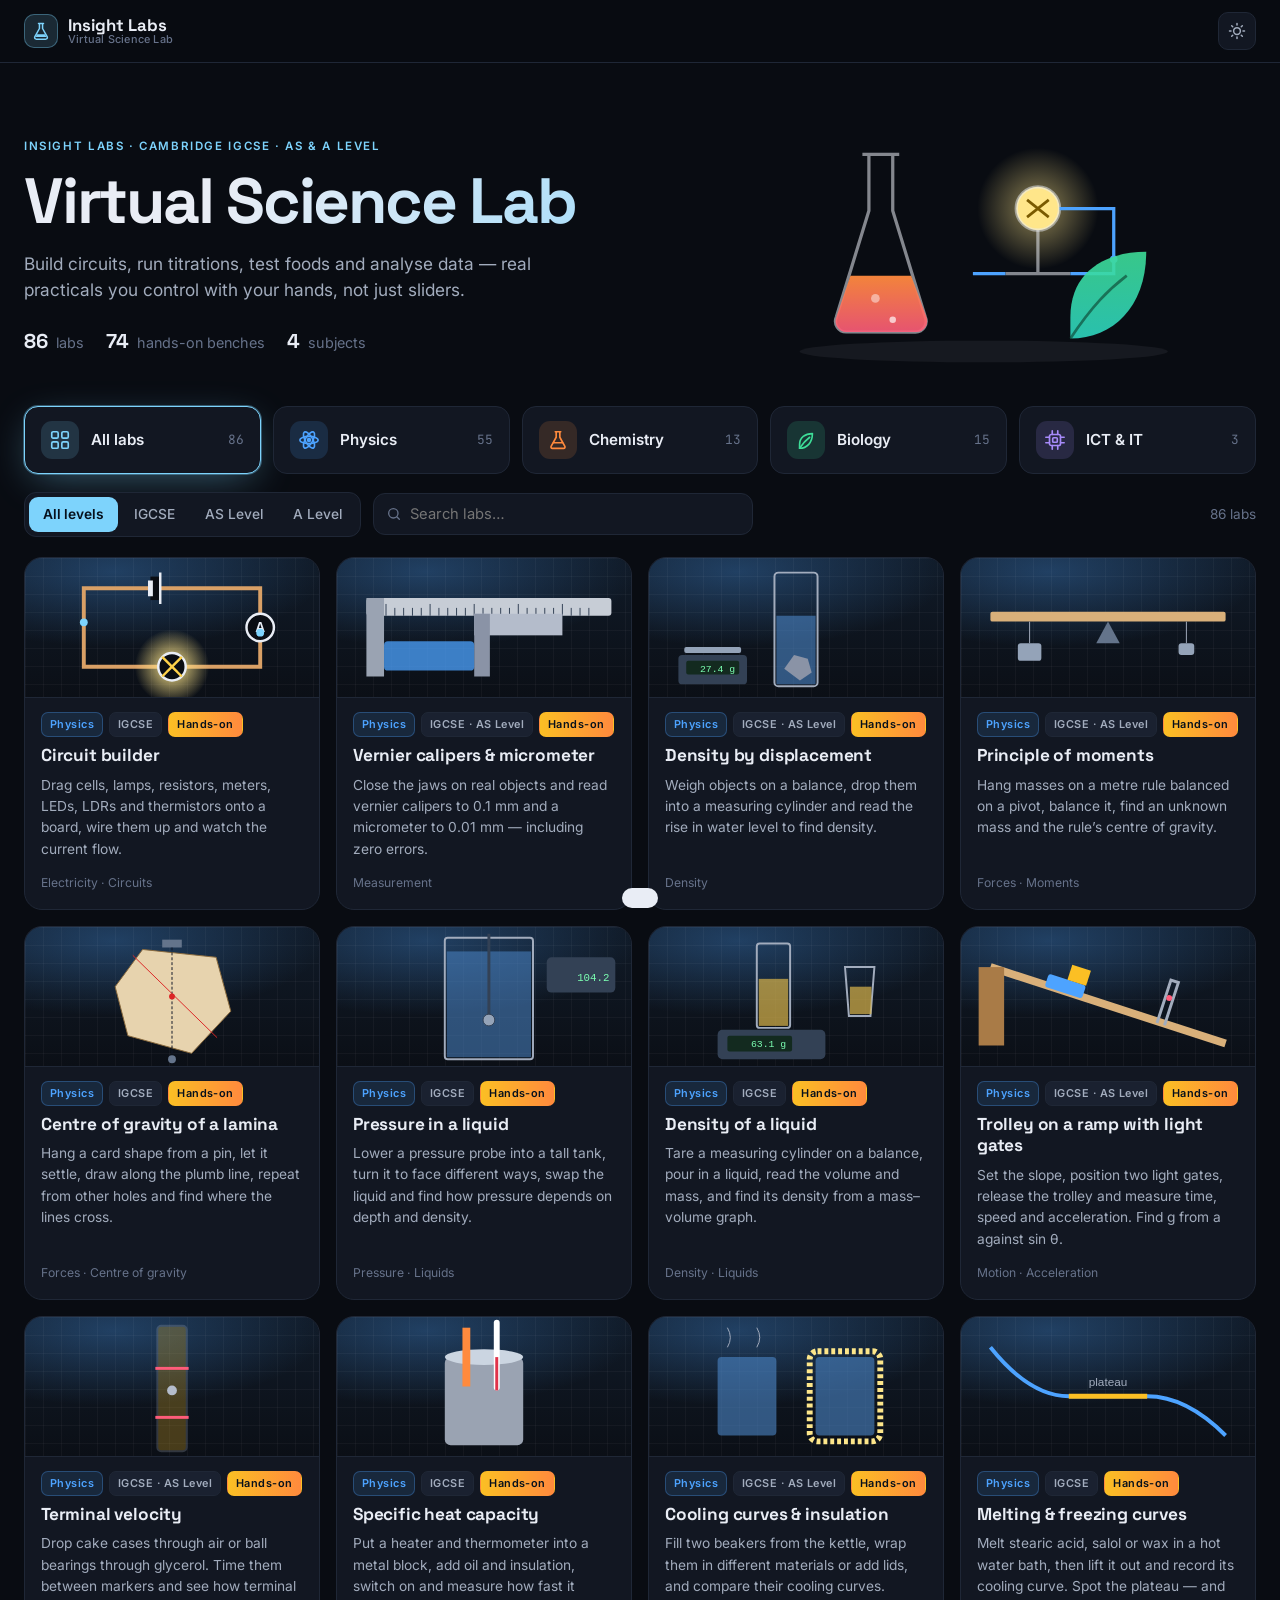
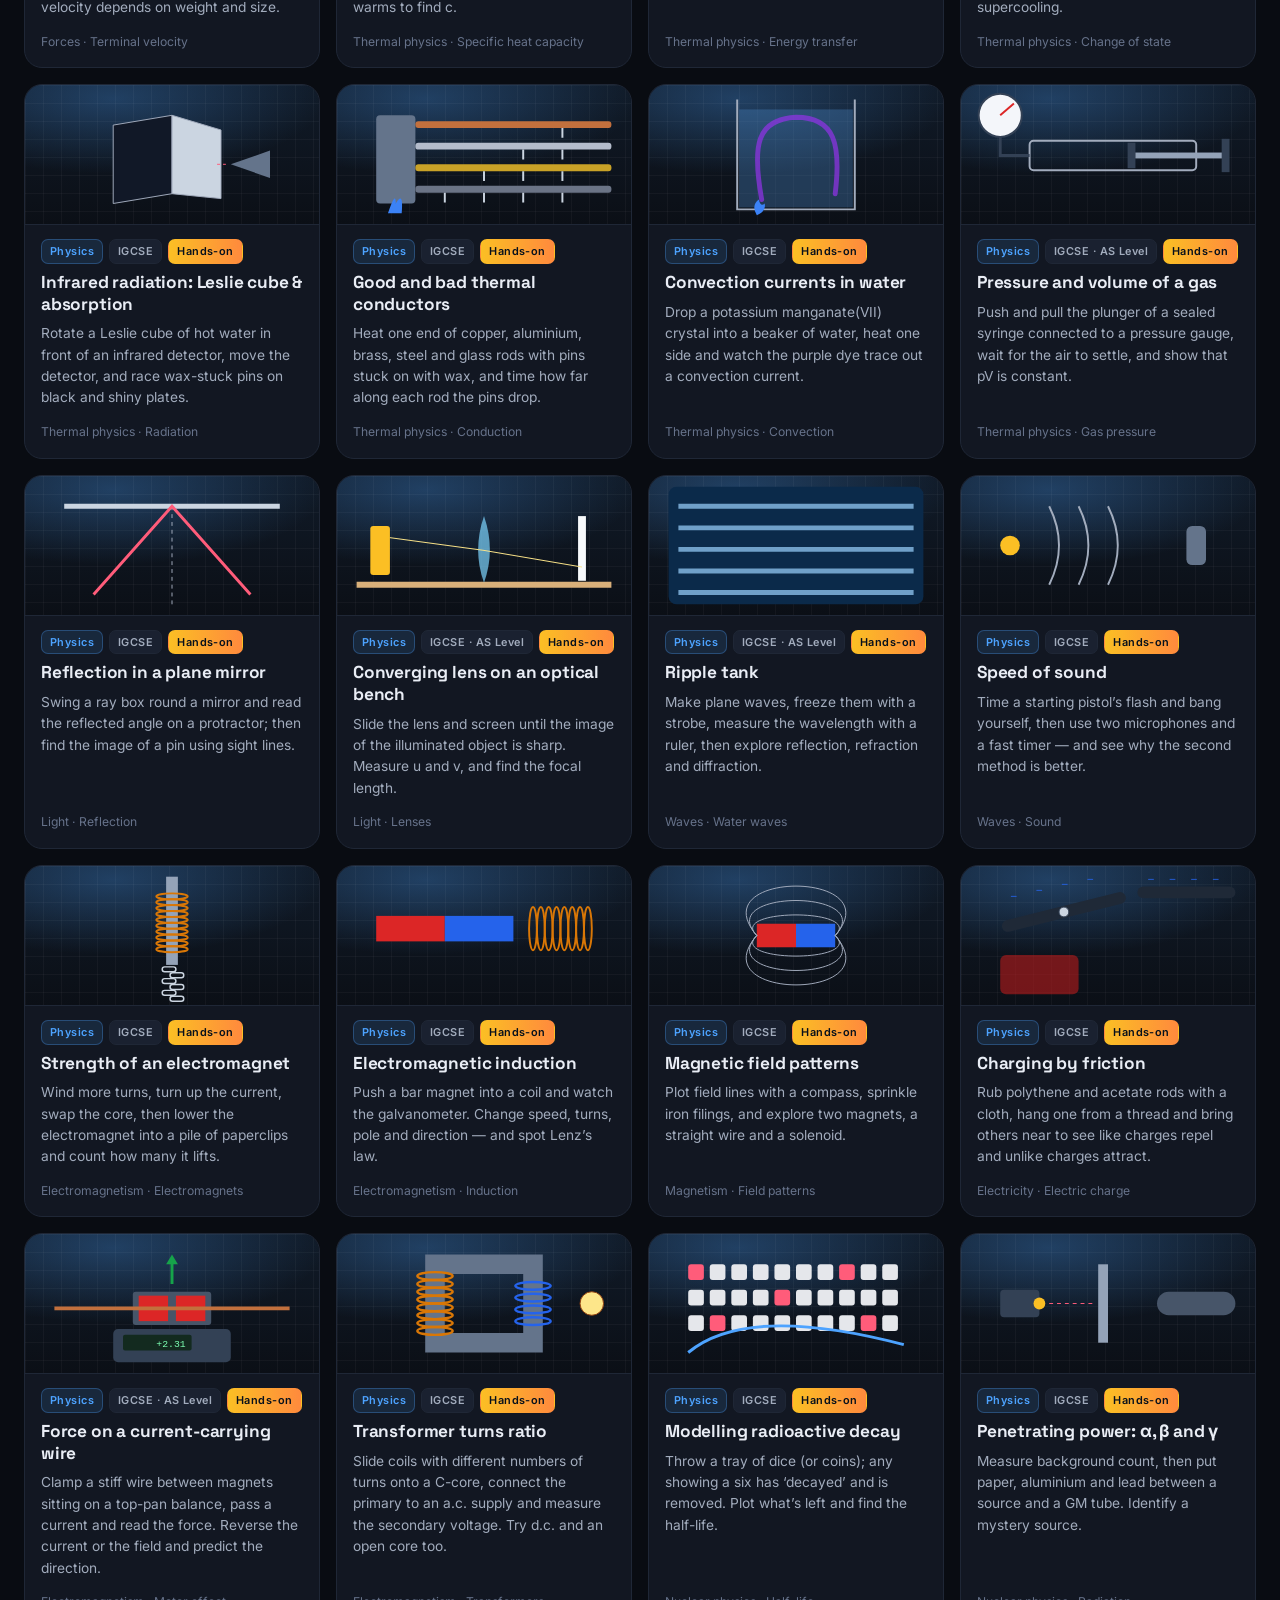
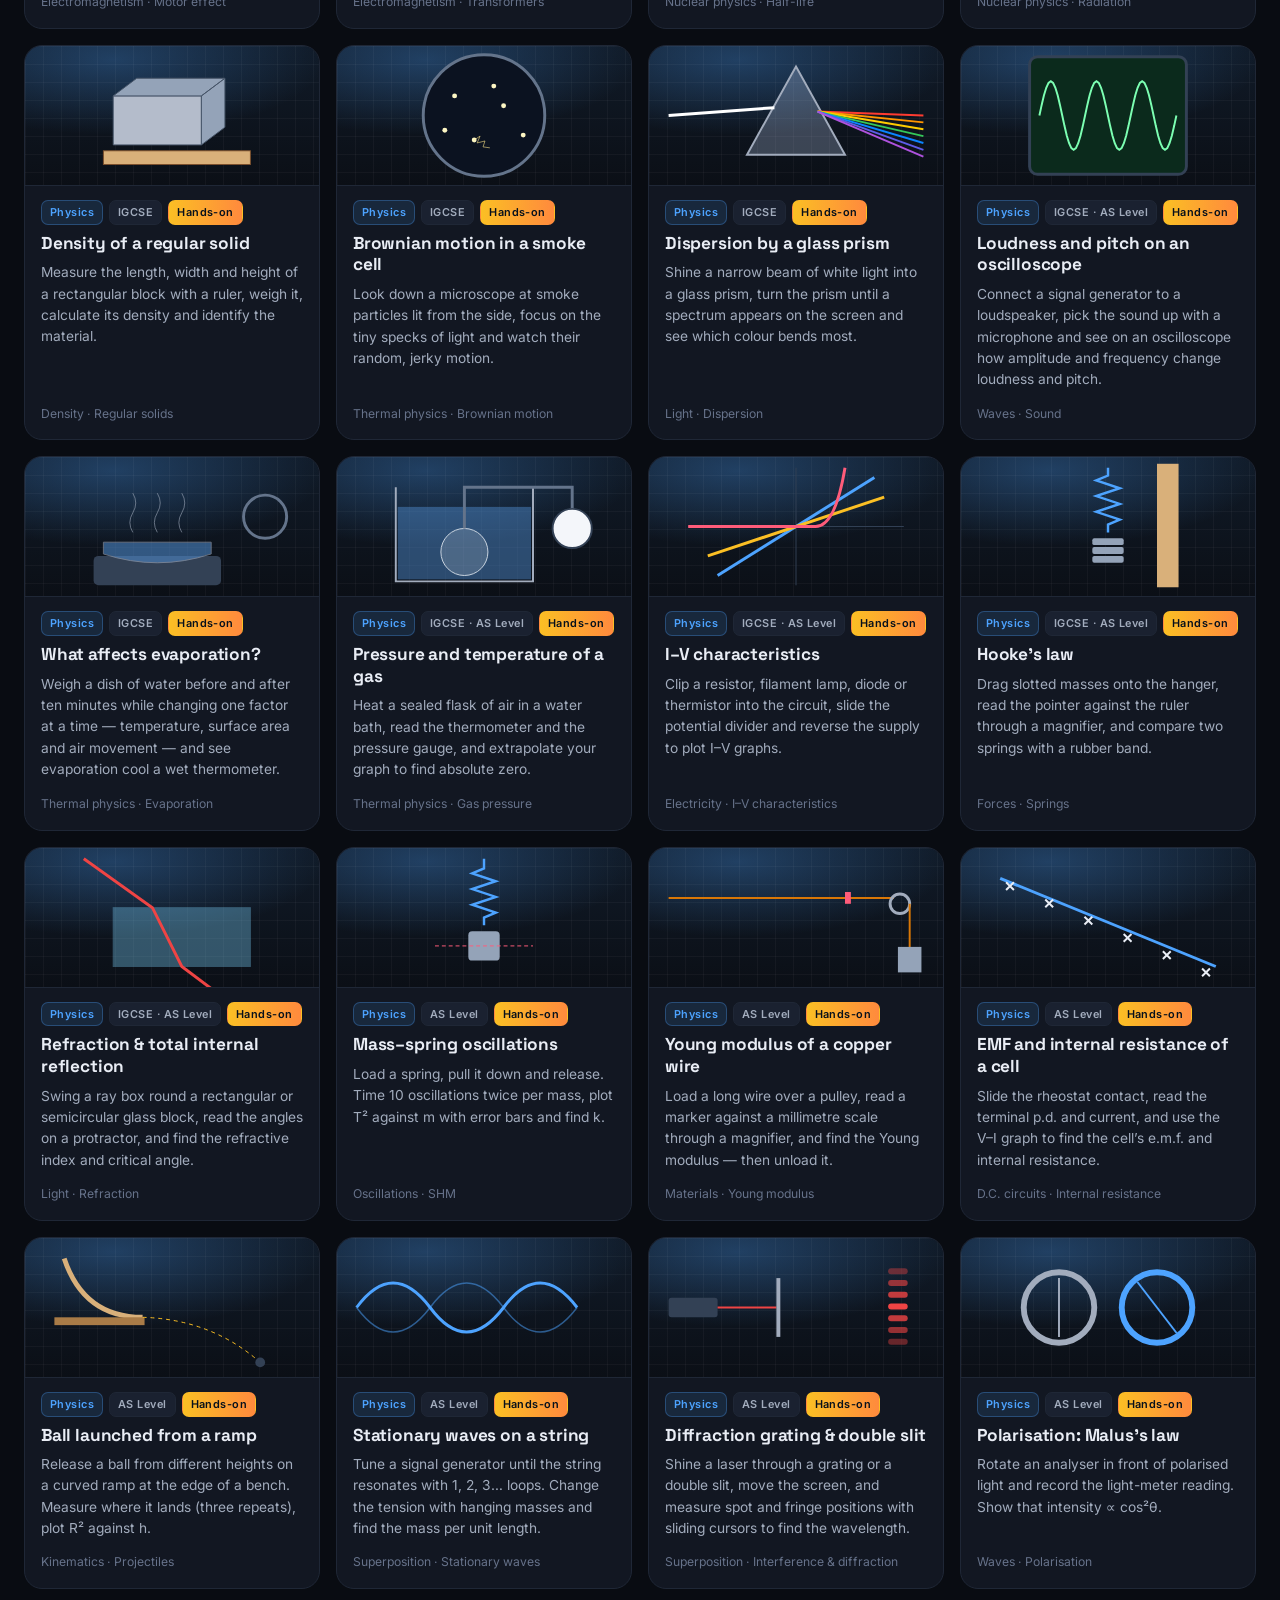
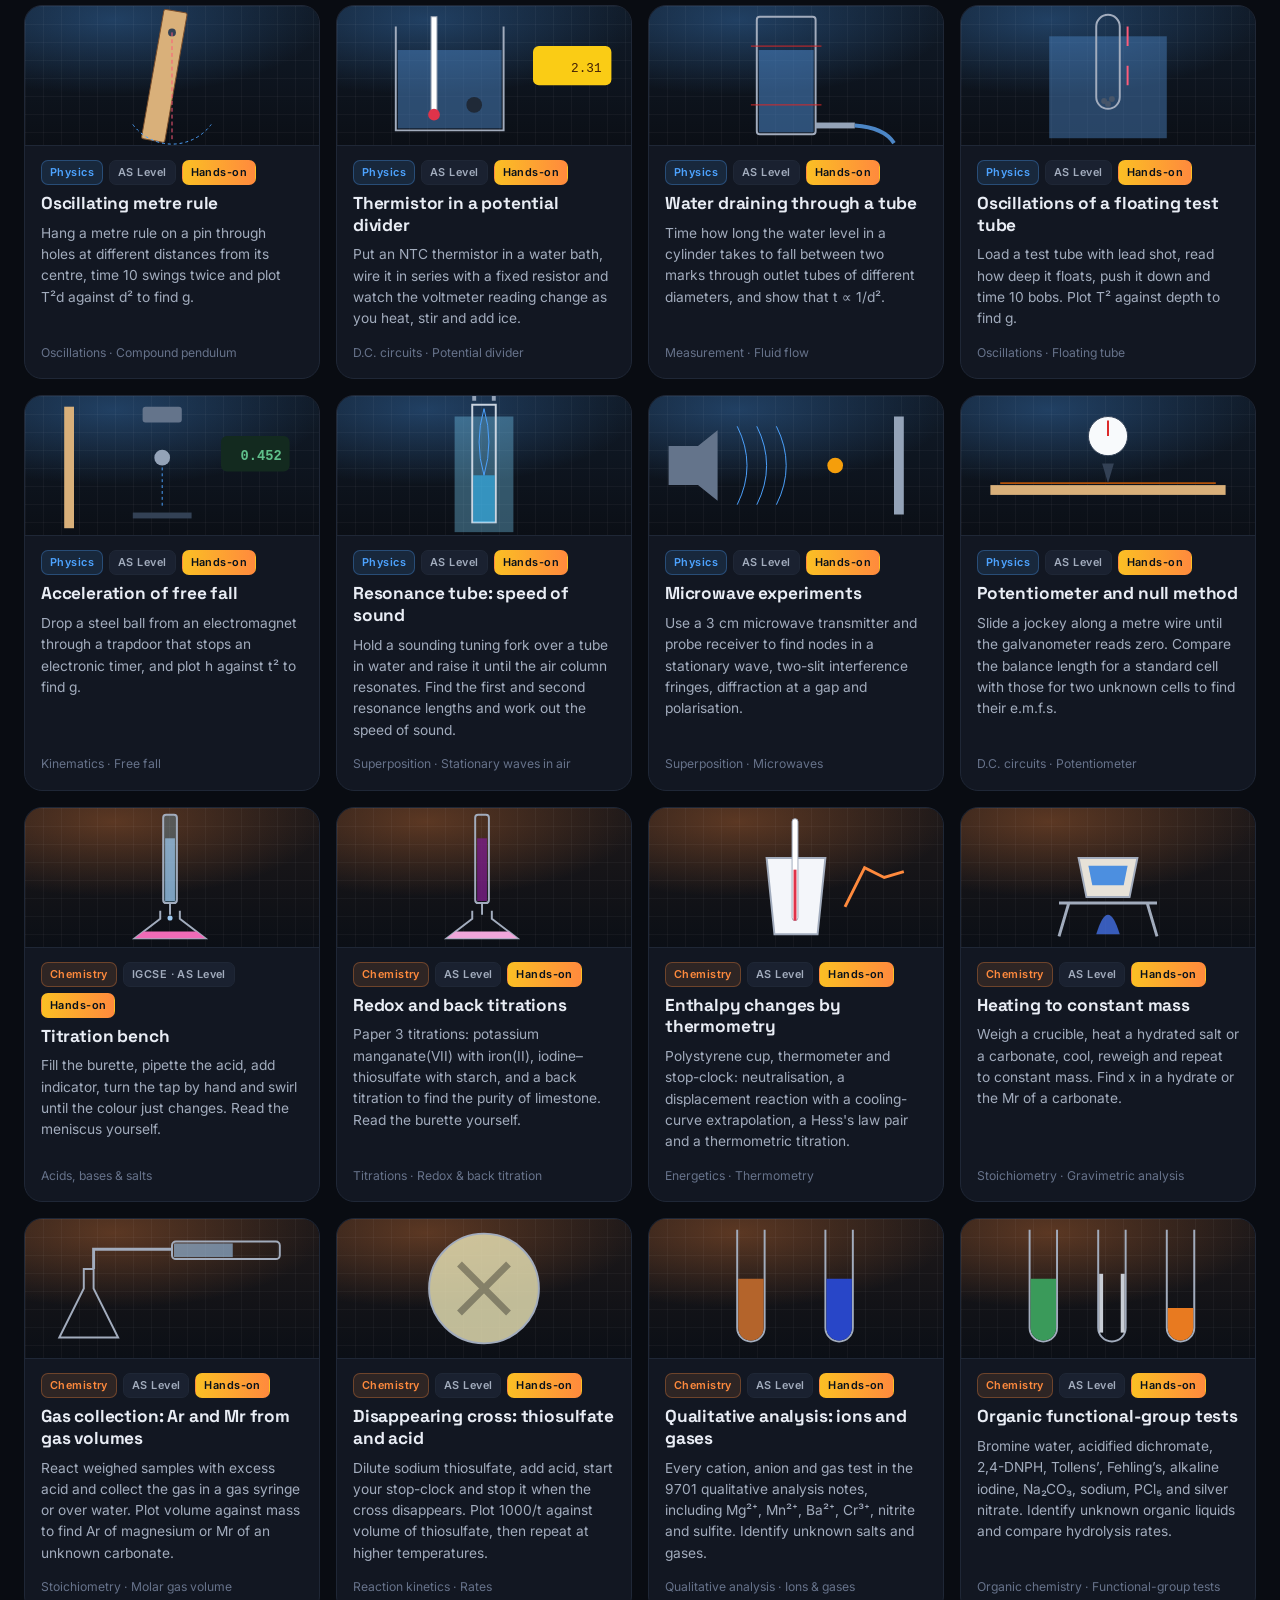
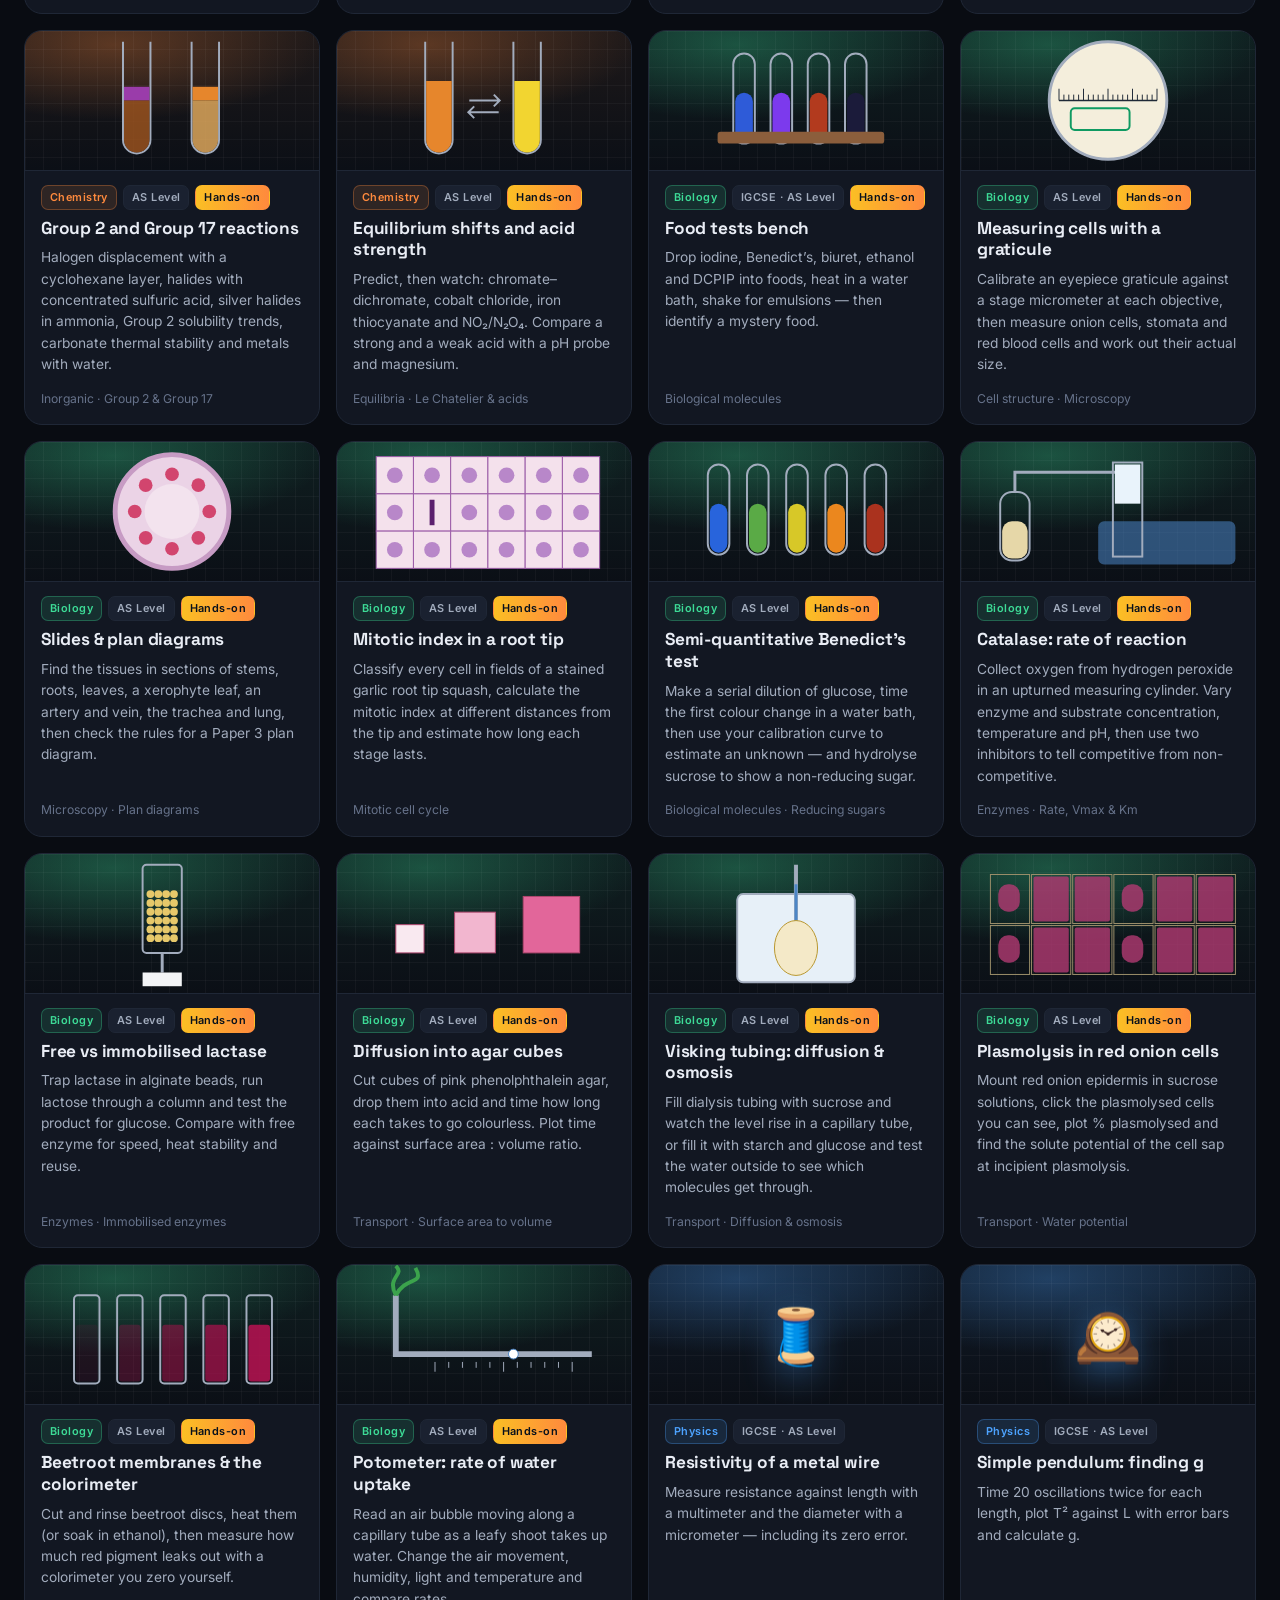
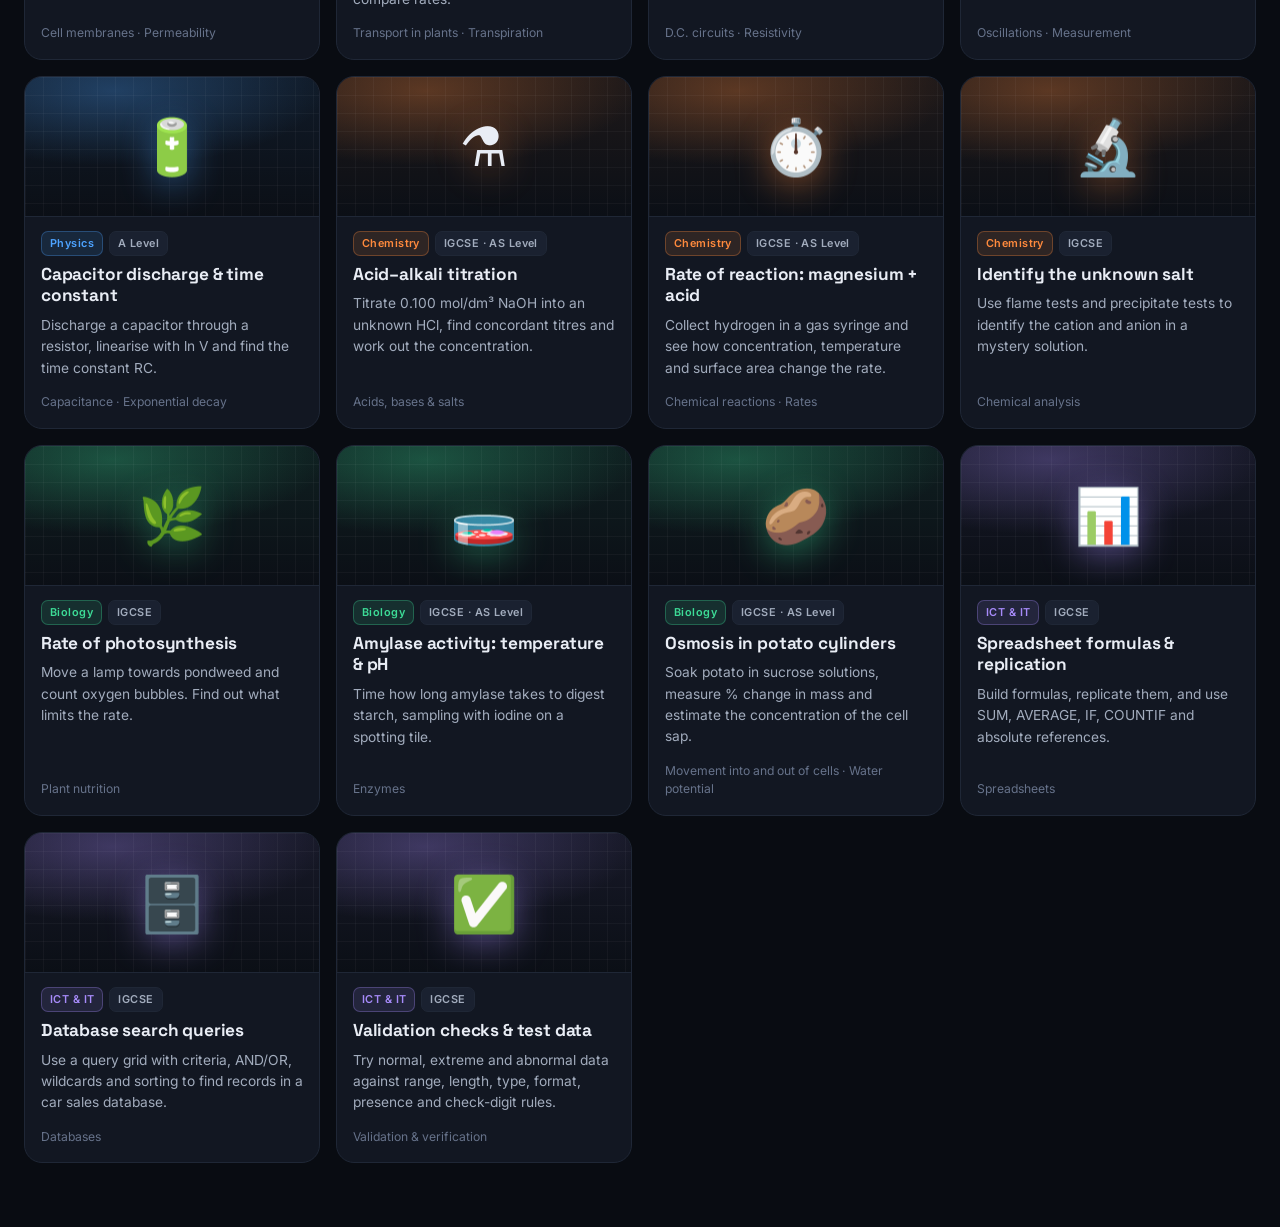
==== commit 33251521: "Add the AS experiments named in the 9702 syllabus content: free fall, resonance tube, microwaves and" ====
--- a/index.html
+++ b/index.html
@@ -58,6 +58,7 @@
 <script src="sims/phys-as2.js"></script>
 <script src="sims/phys-as3.js"></script>
 <script src="sims/phys-igcse2.js"></script>
+<script src="sims/phys-as4.js"></script>
 <script src="sims/titration-bench.js"></script>
 <script src="sims/food-tests.js"></script>
 <script src="sims/physics.js"></script>
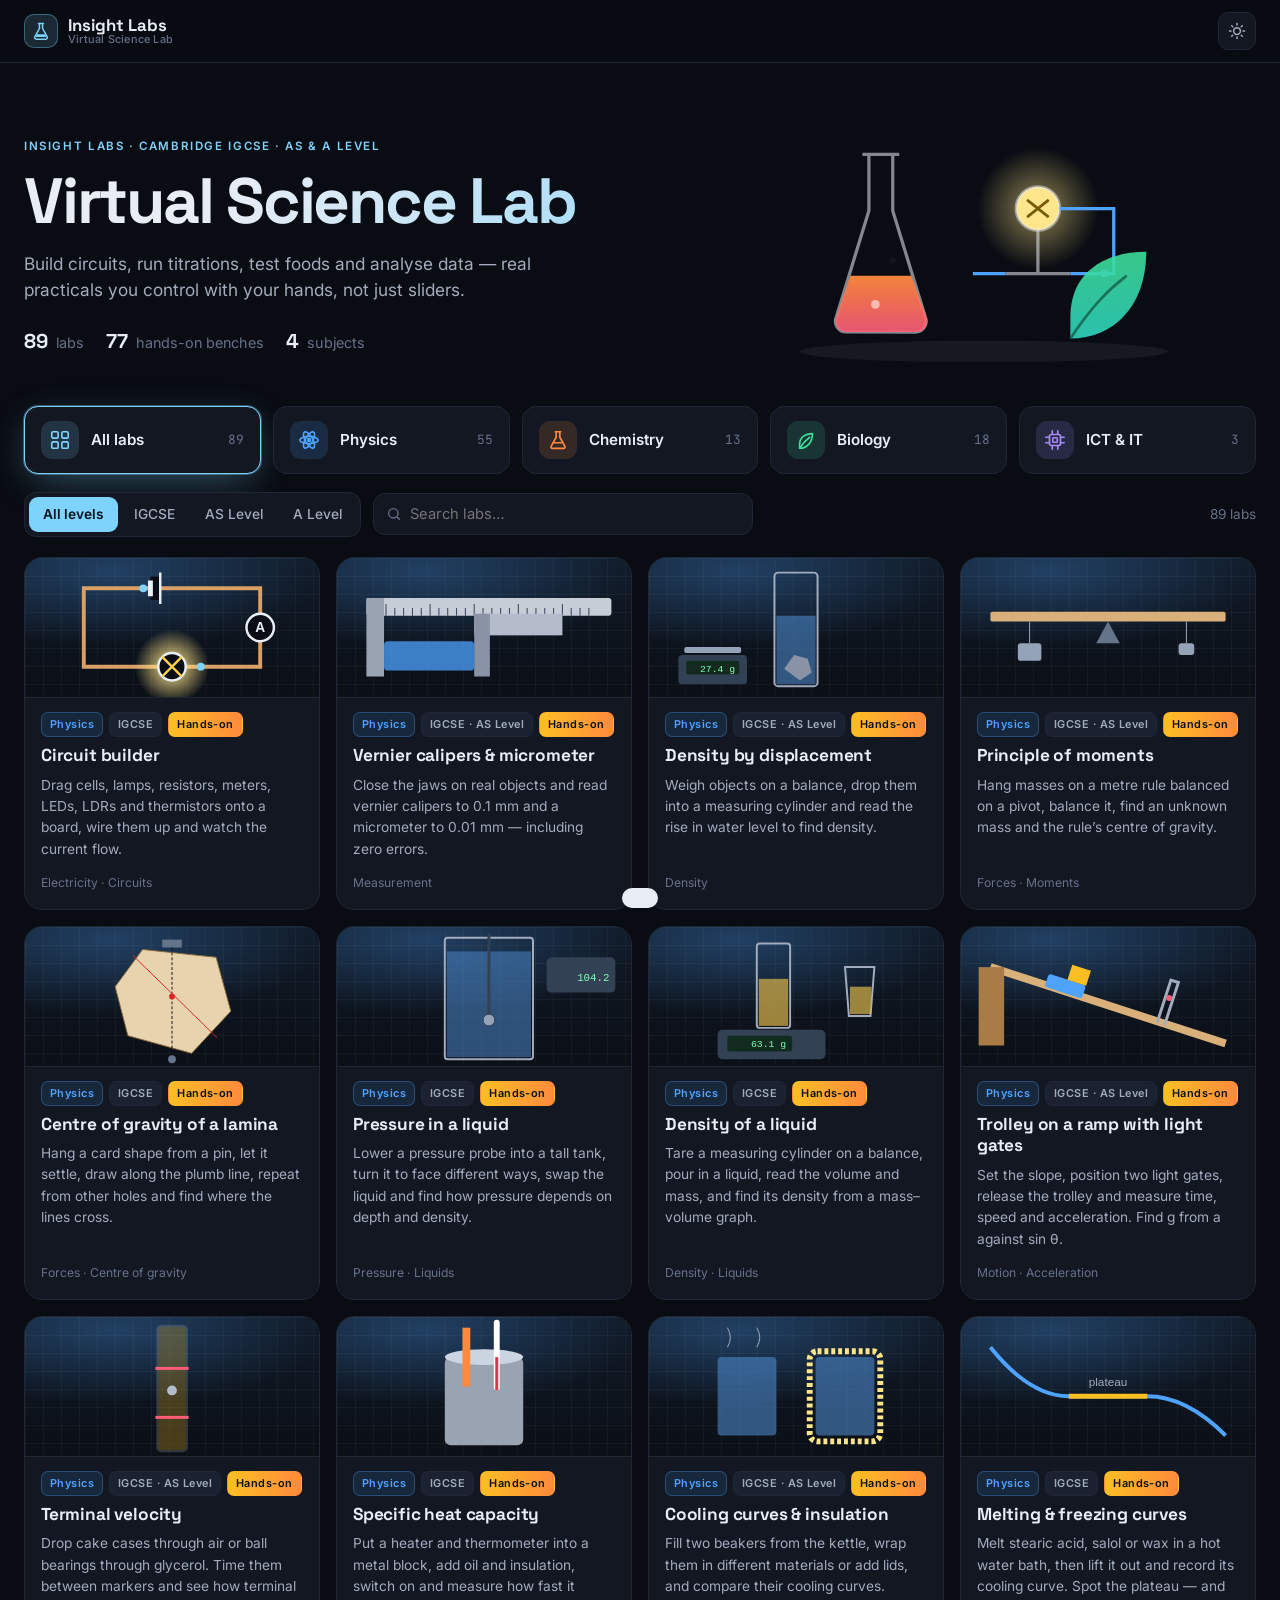
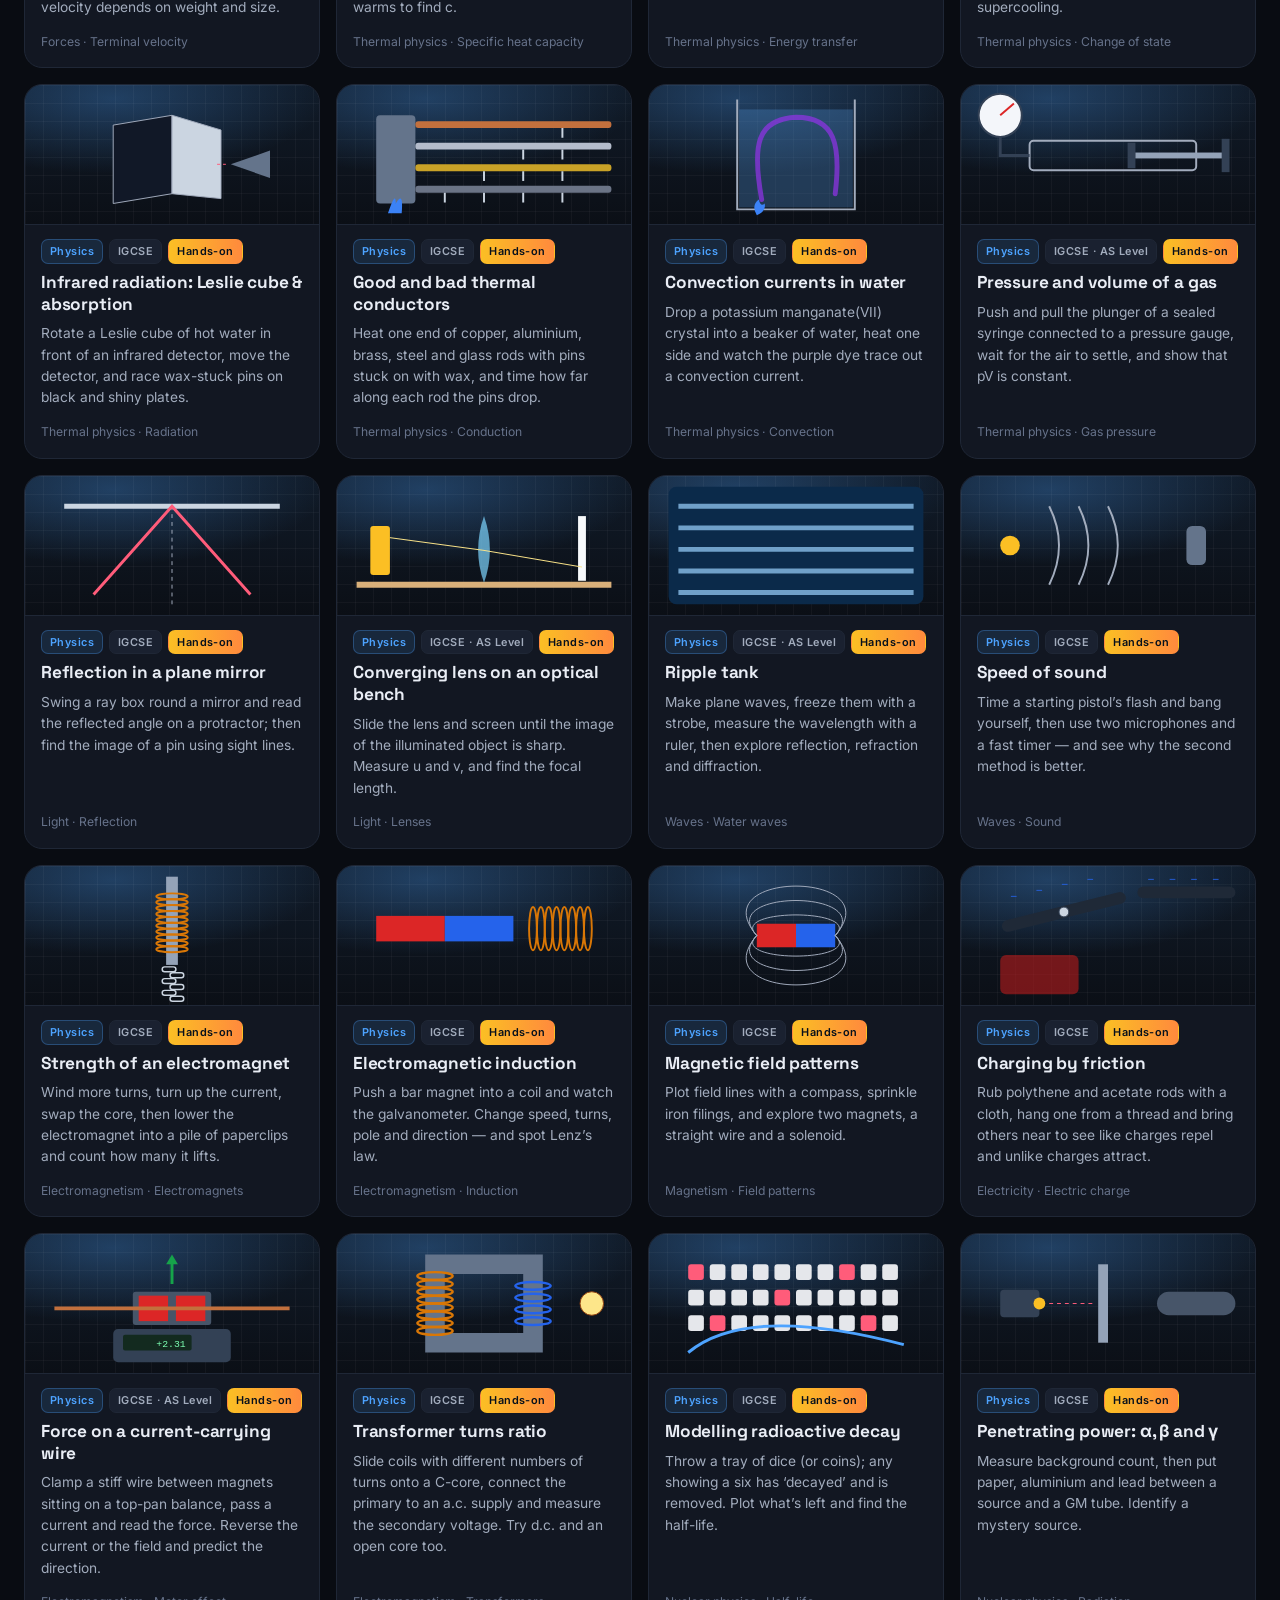
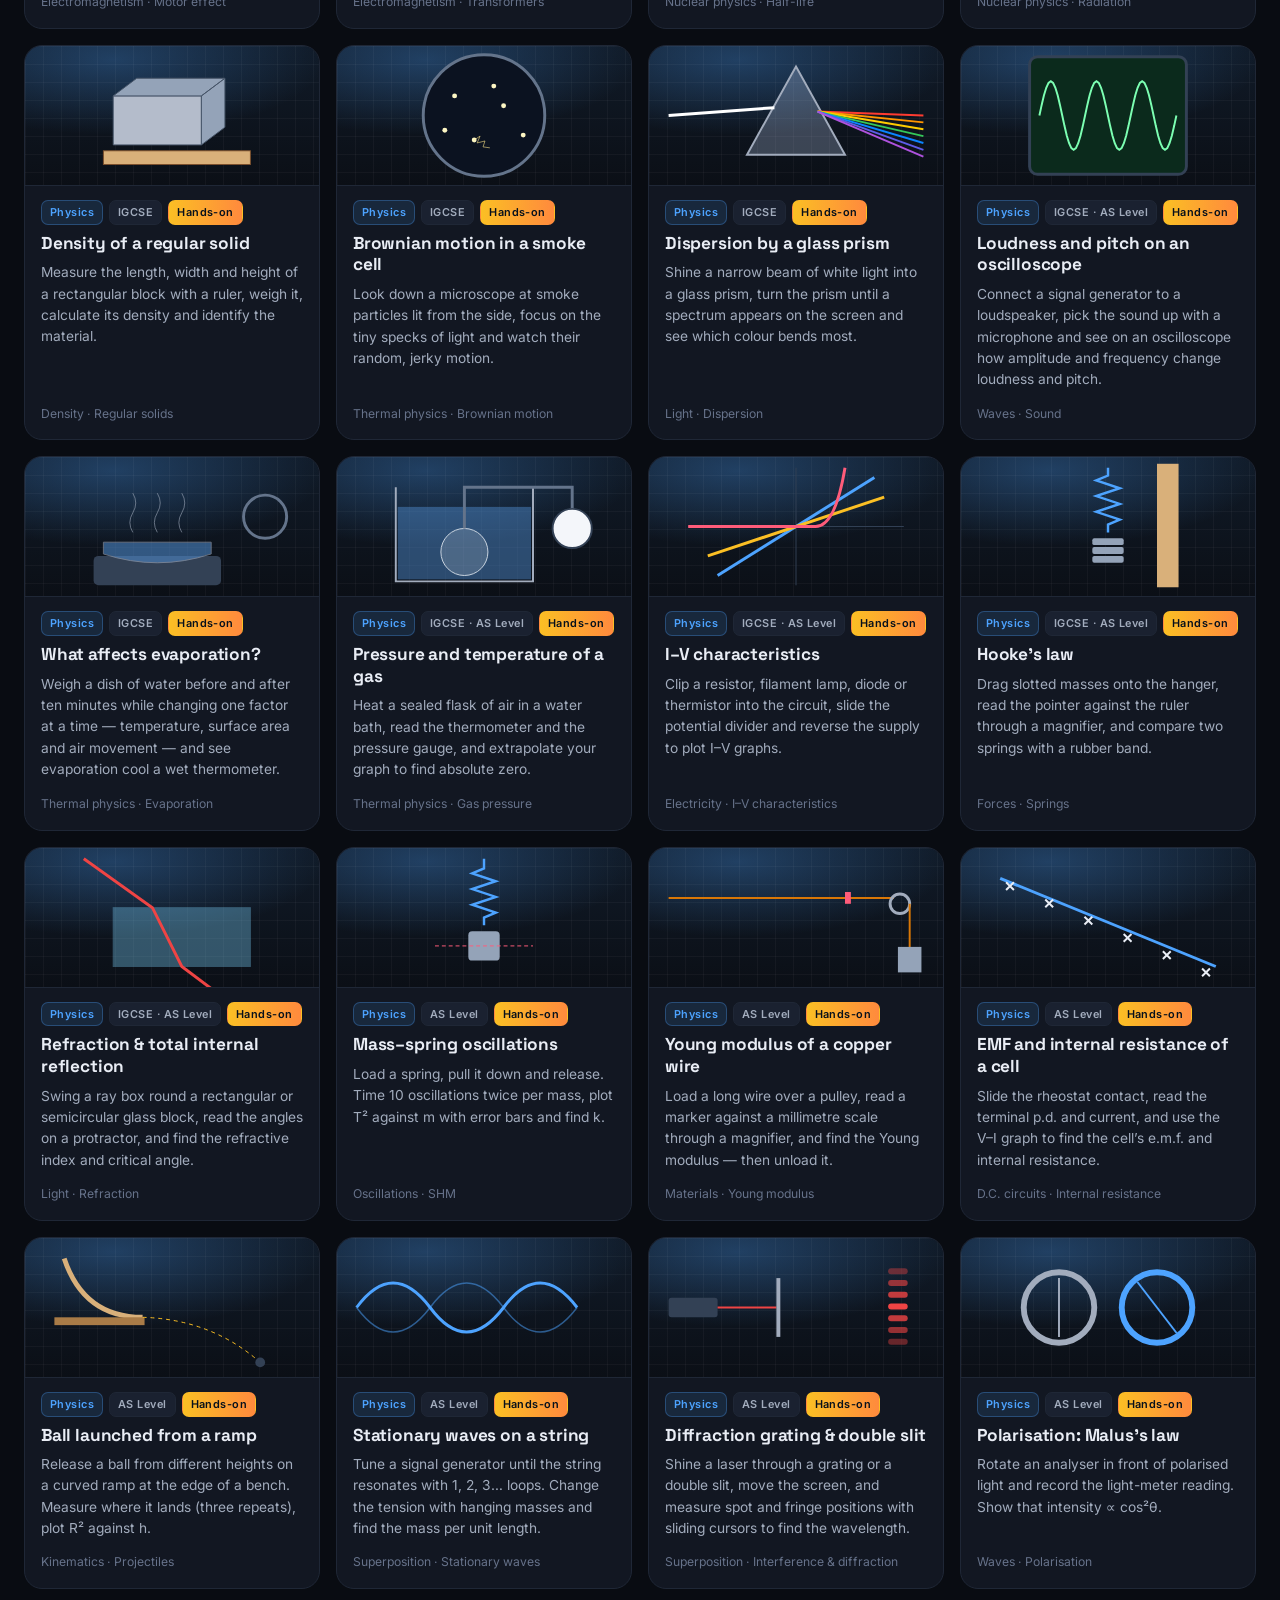
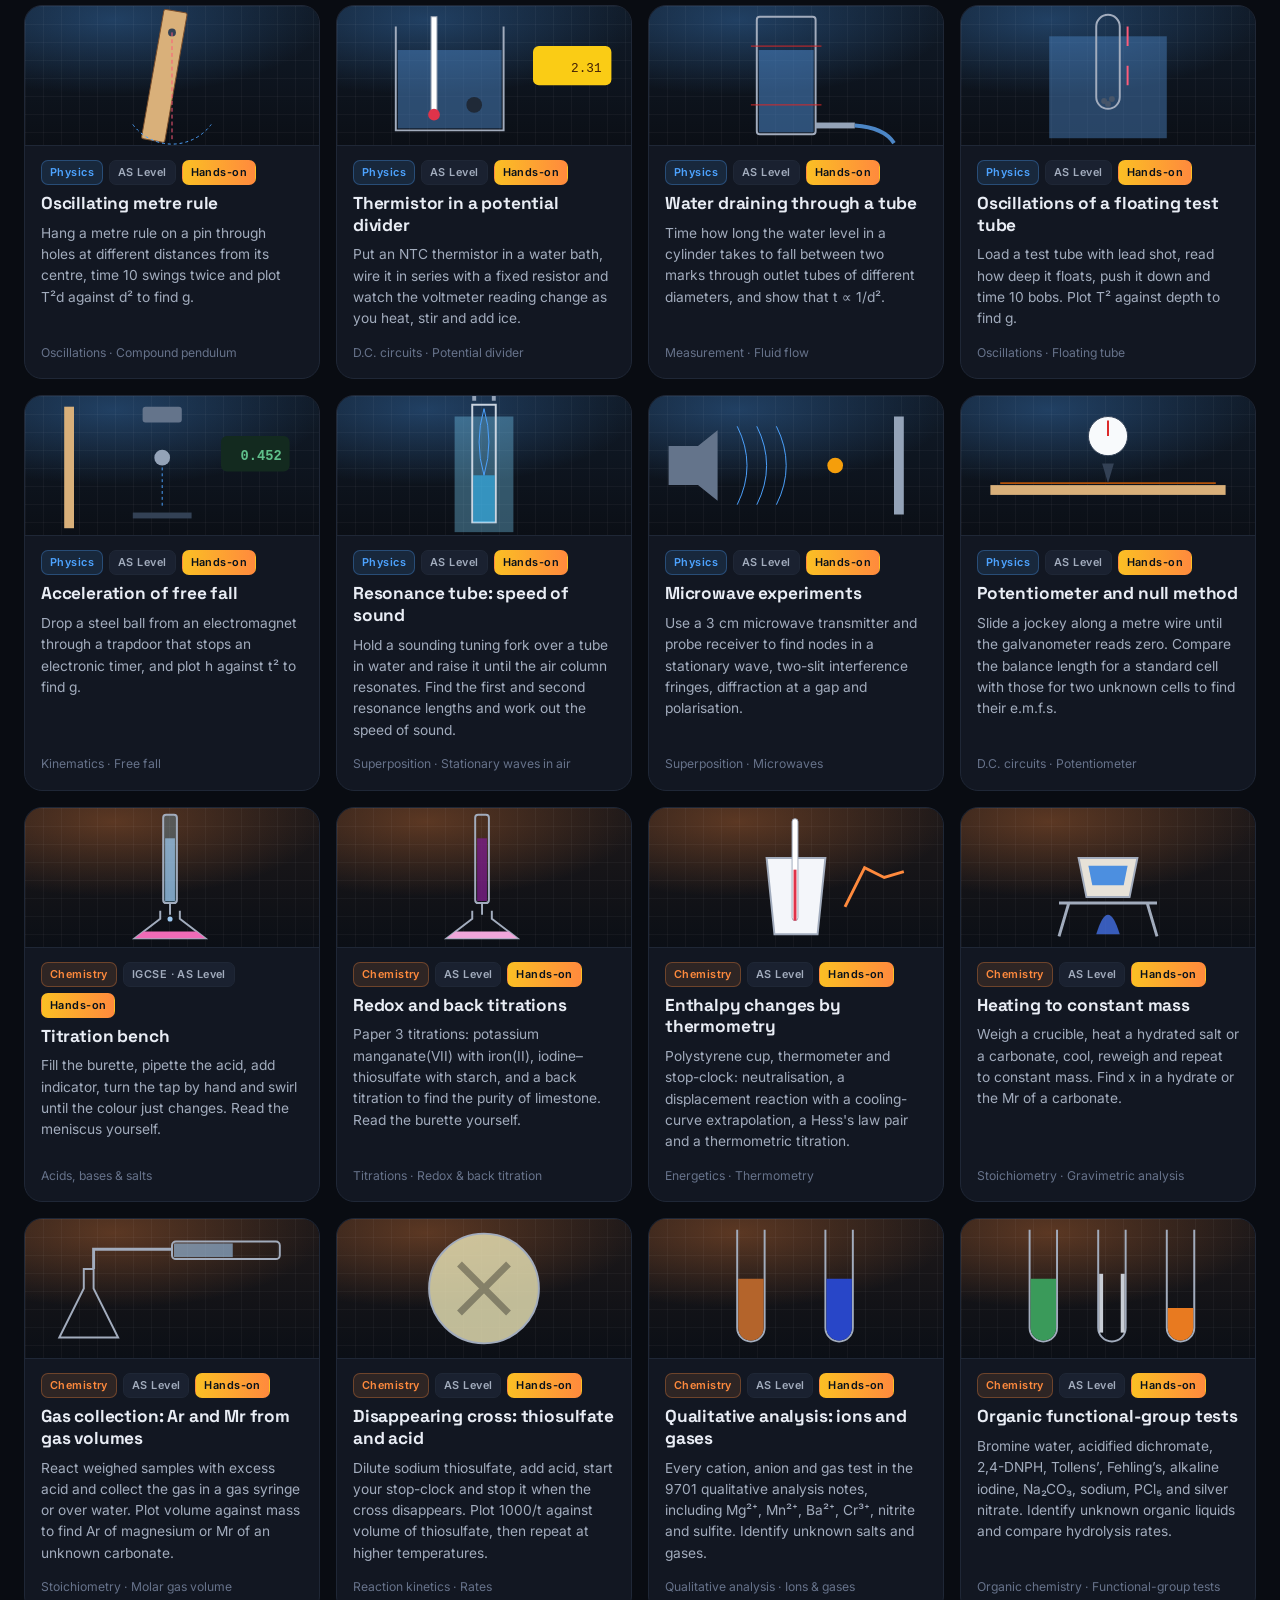
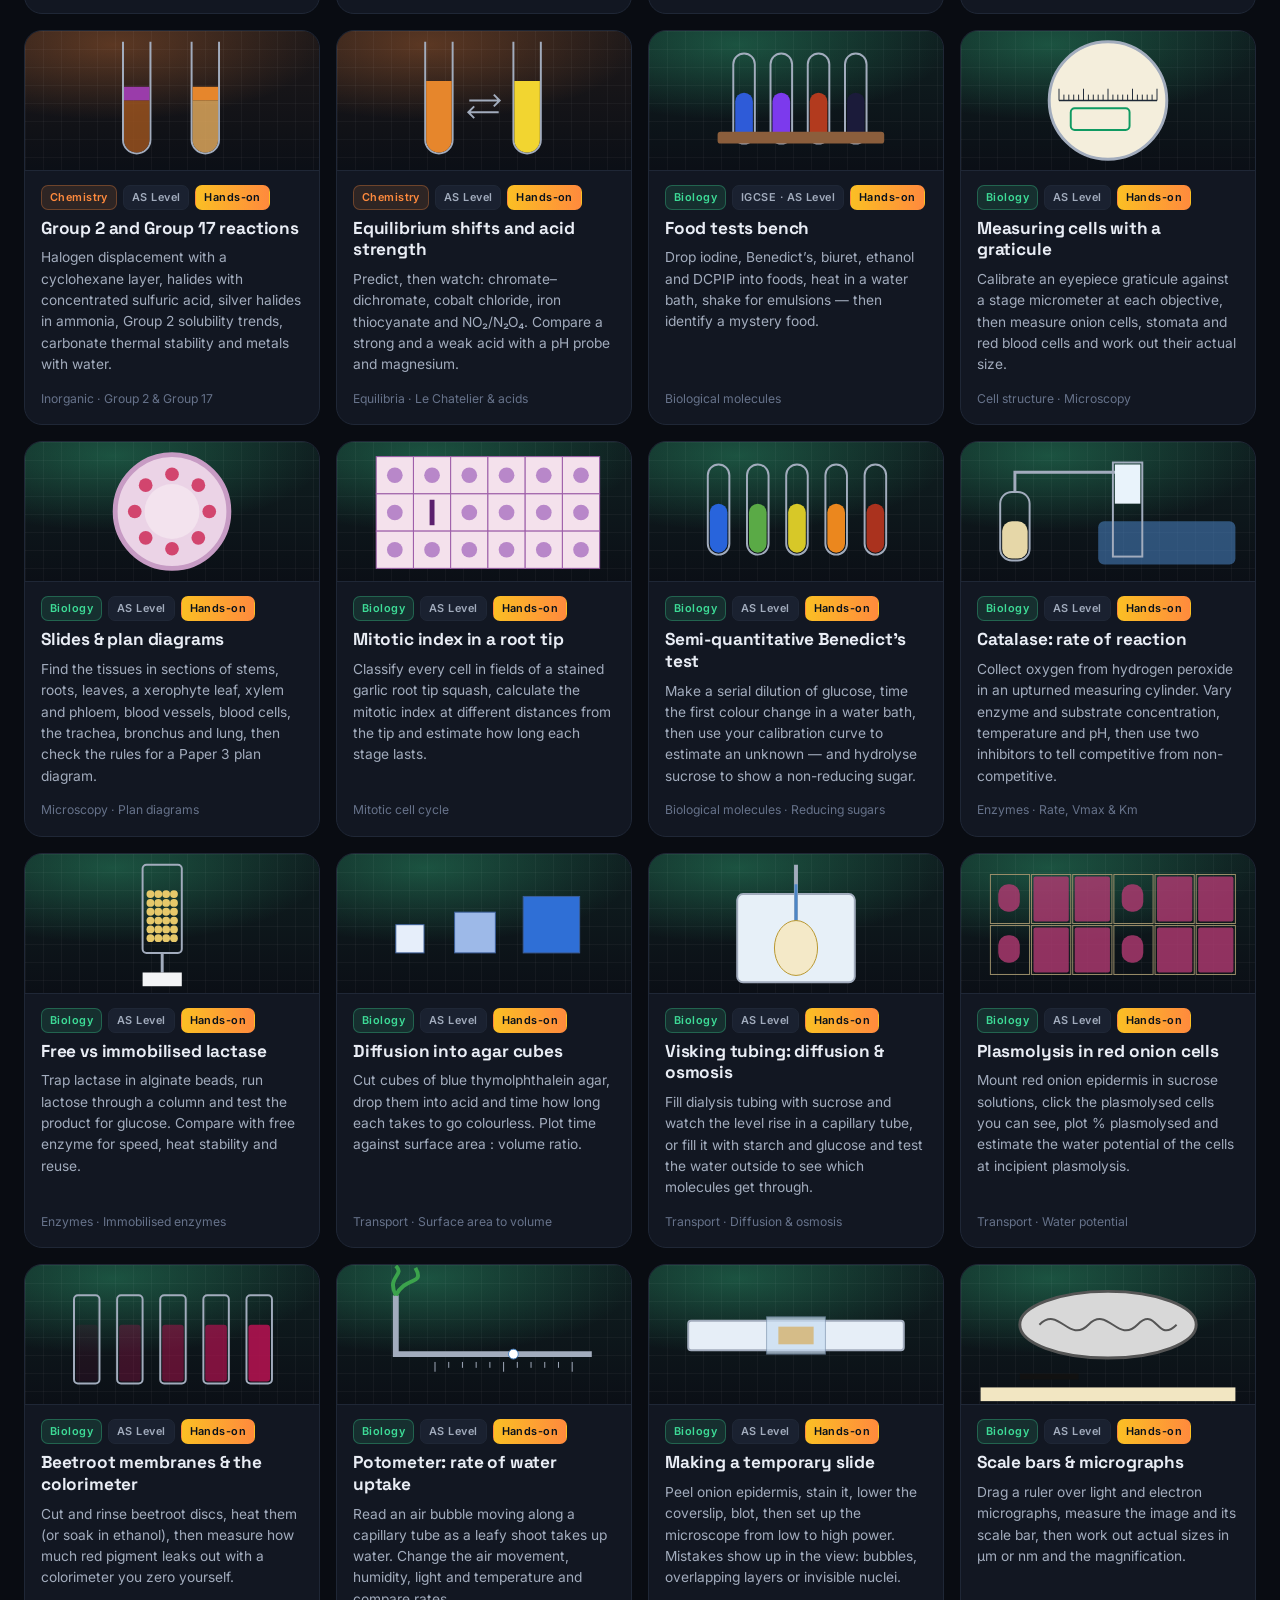
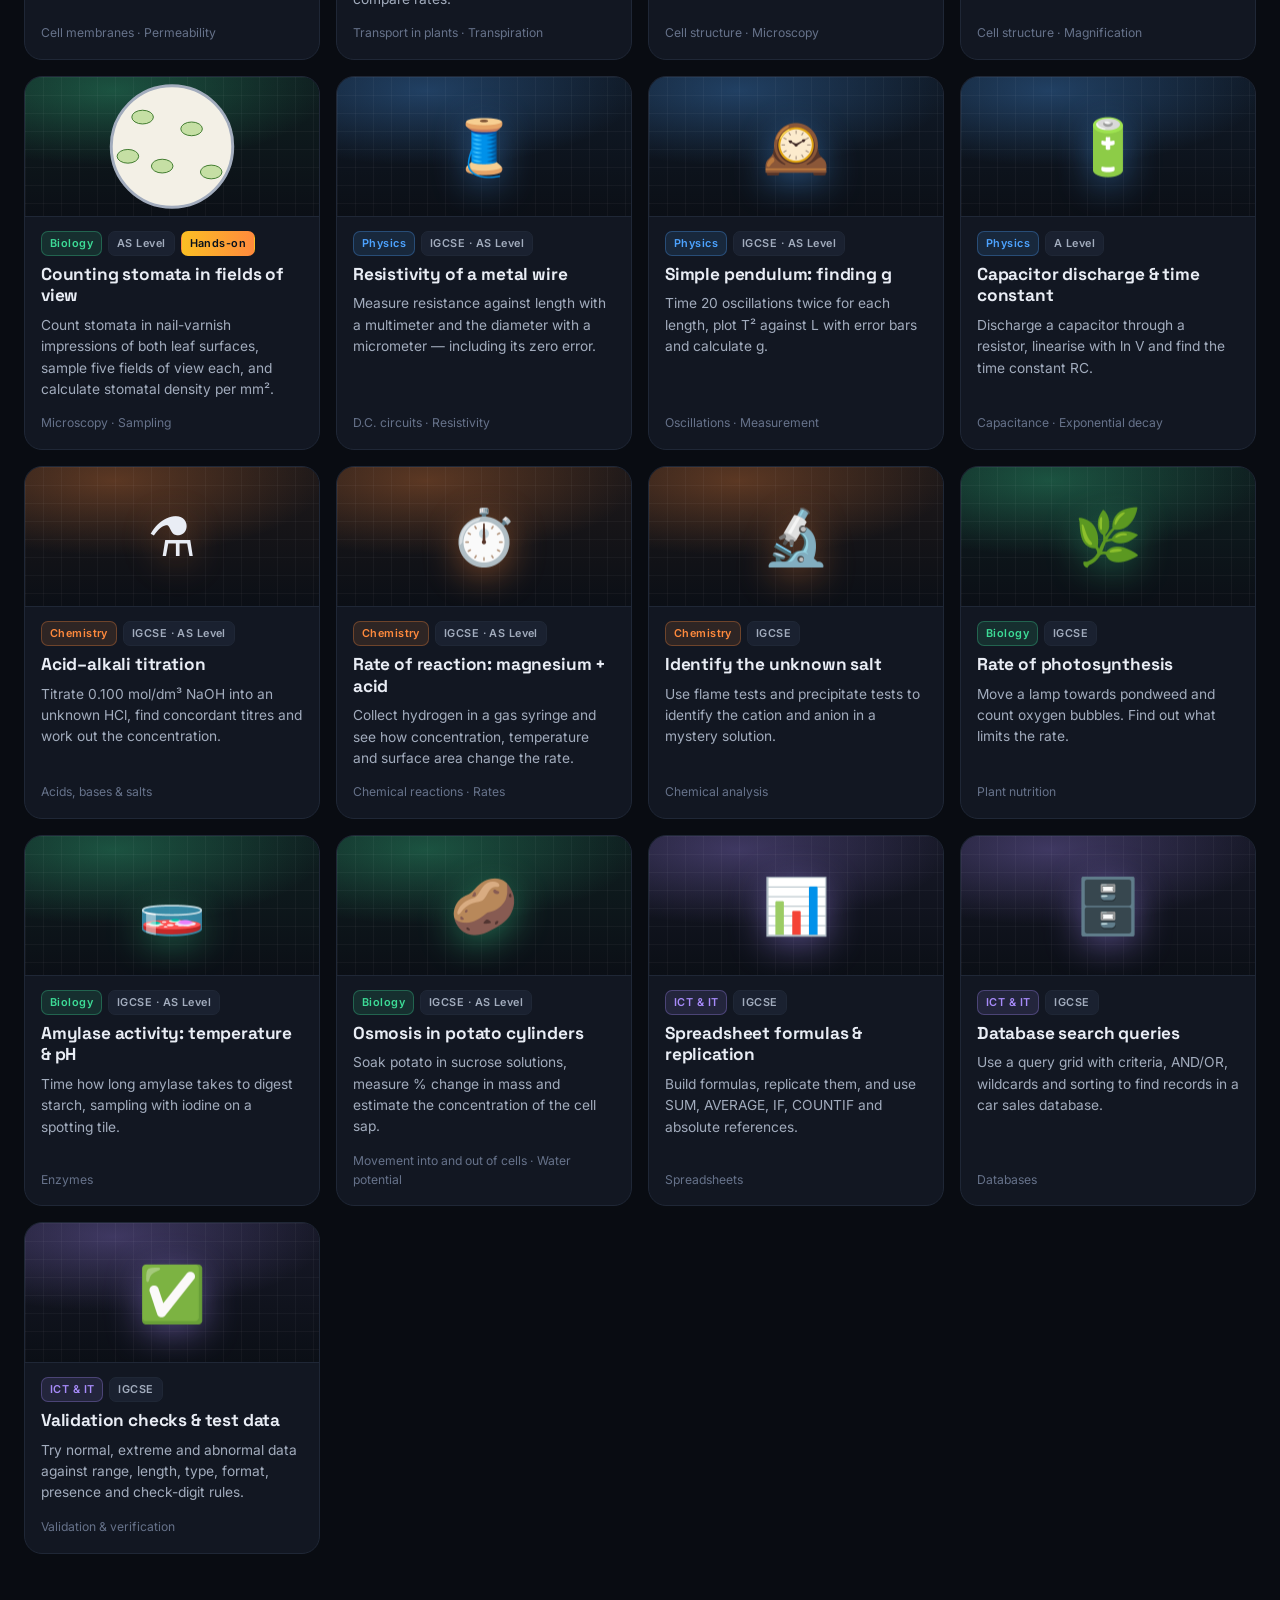
==== commit 4164d2ff: "Biology AS: fill gaps found in a line-by-line check of the 9700 syllabus - New benches: making a tem" ====
--- a/index.html
+++ b/index.html
@@ -72,6 +72,7 @@
 <script src="sims/bio-as1.js"></script>
 <script src="sims/bio-as2.js"></script>
 <script src="sims/bio-as3.js"></script>
+<script src="sims/bio-as4.js"></script>
 <script src="sims/ict.js"></script>
 <script>Lab.start();</script>
 </body>
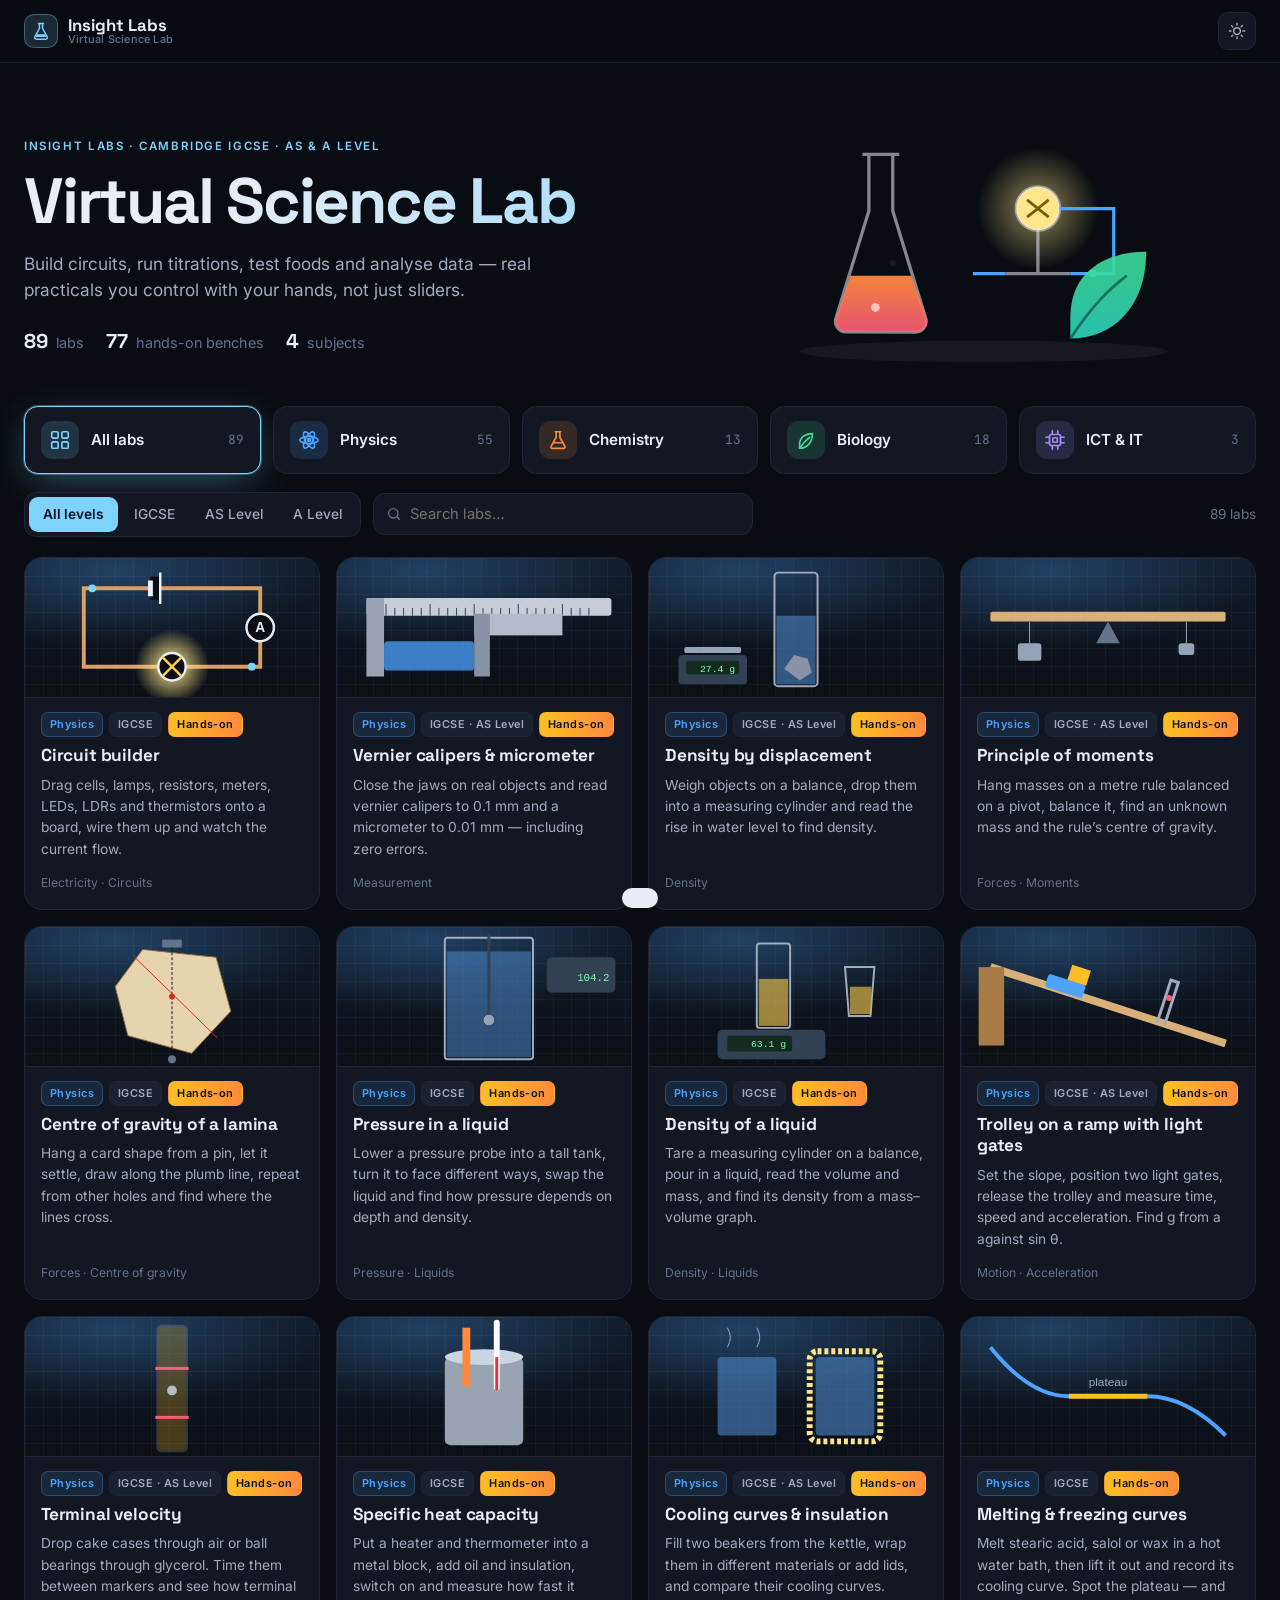
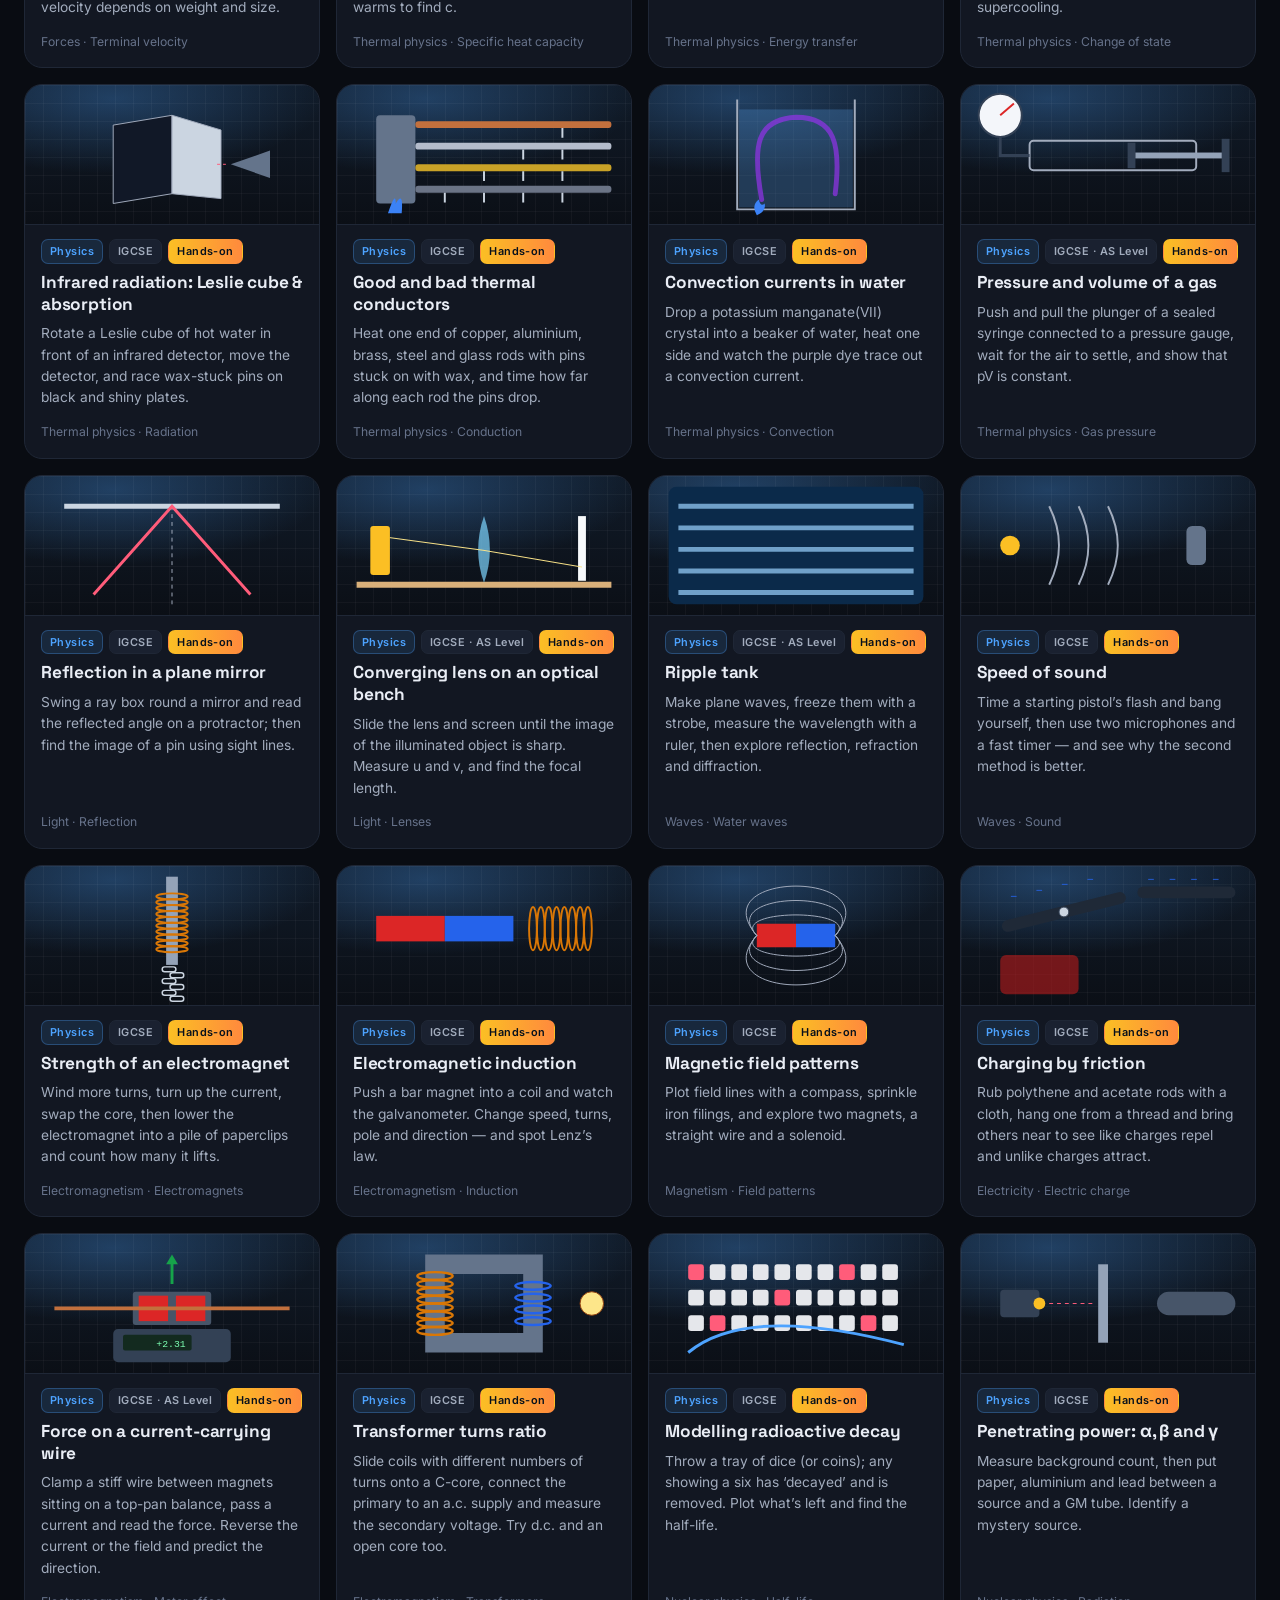
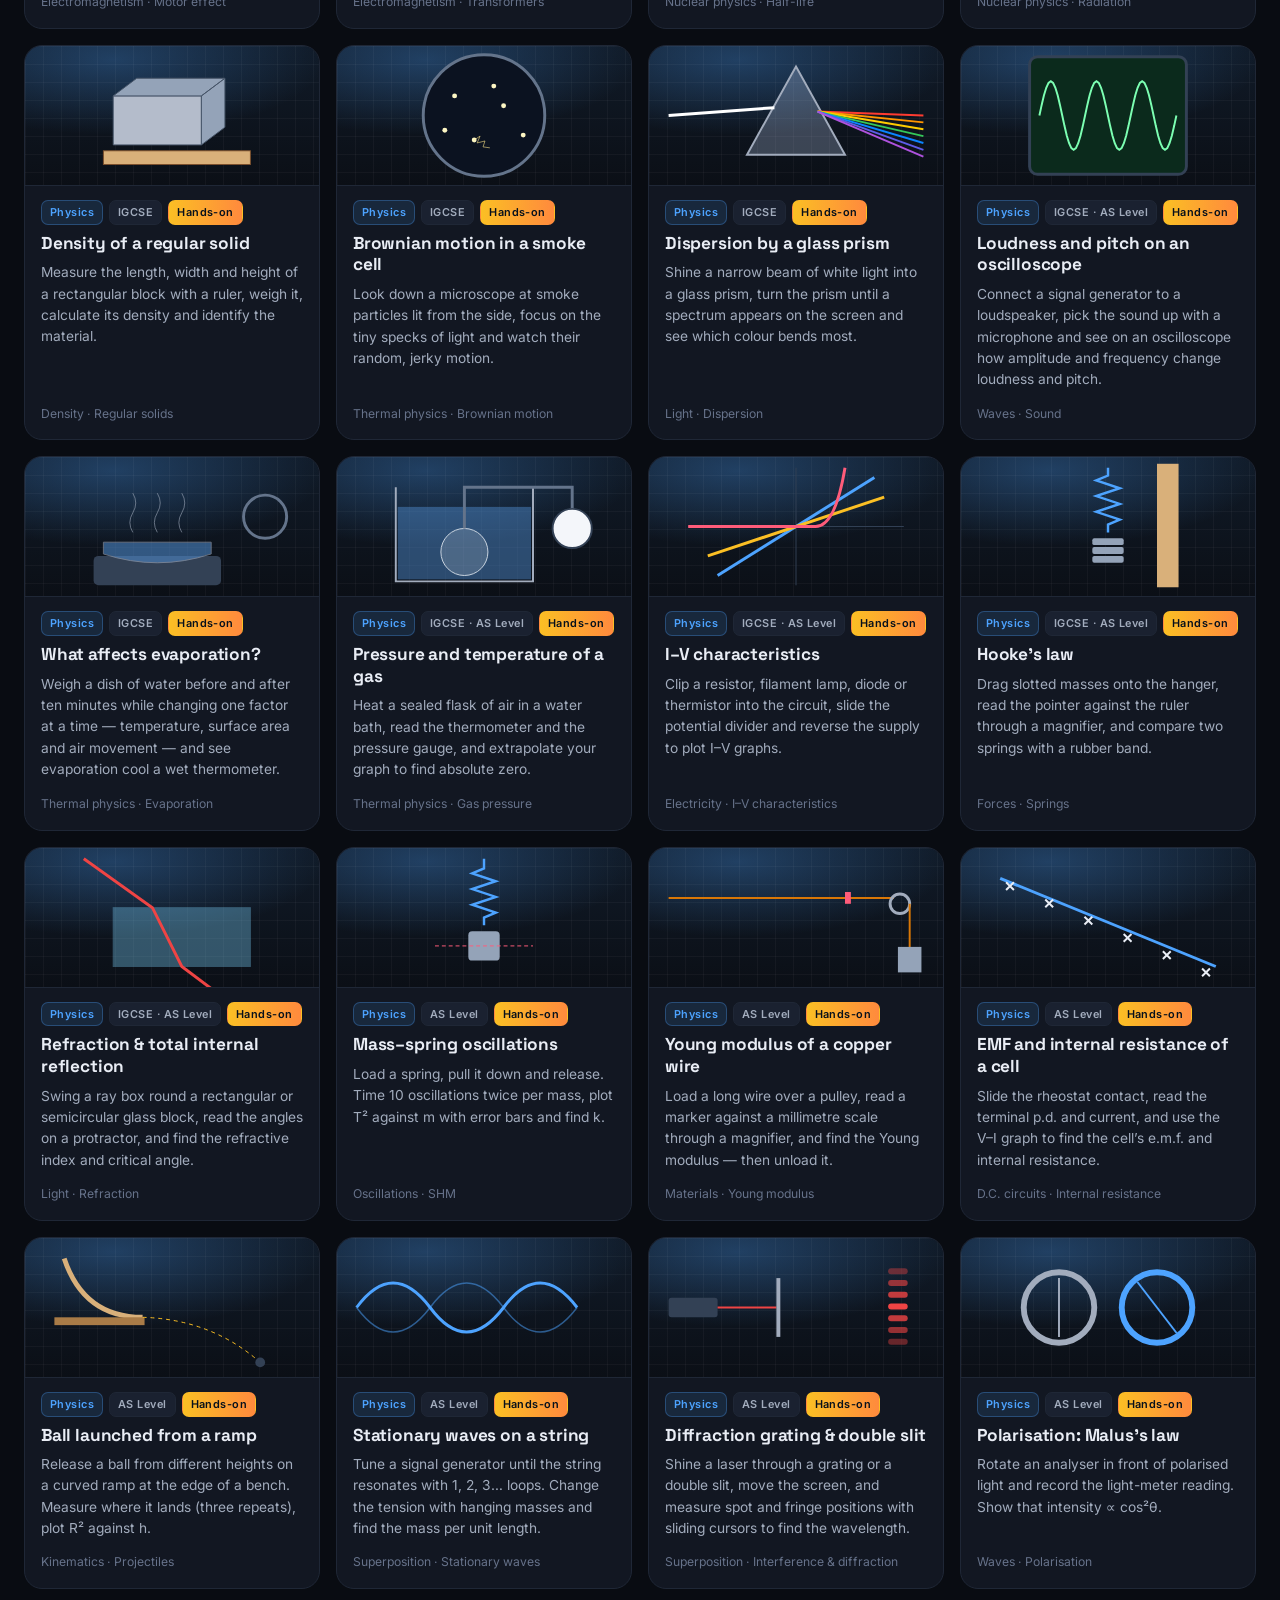
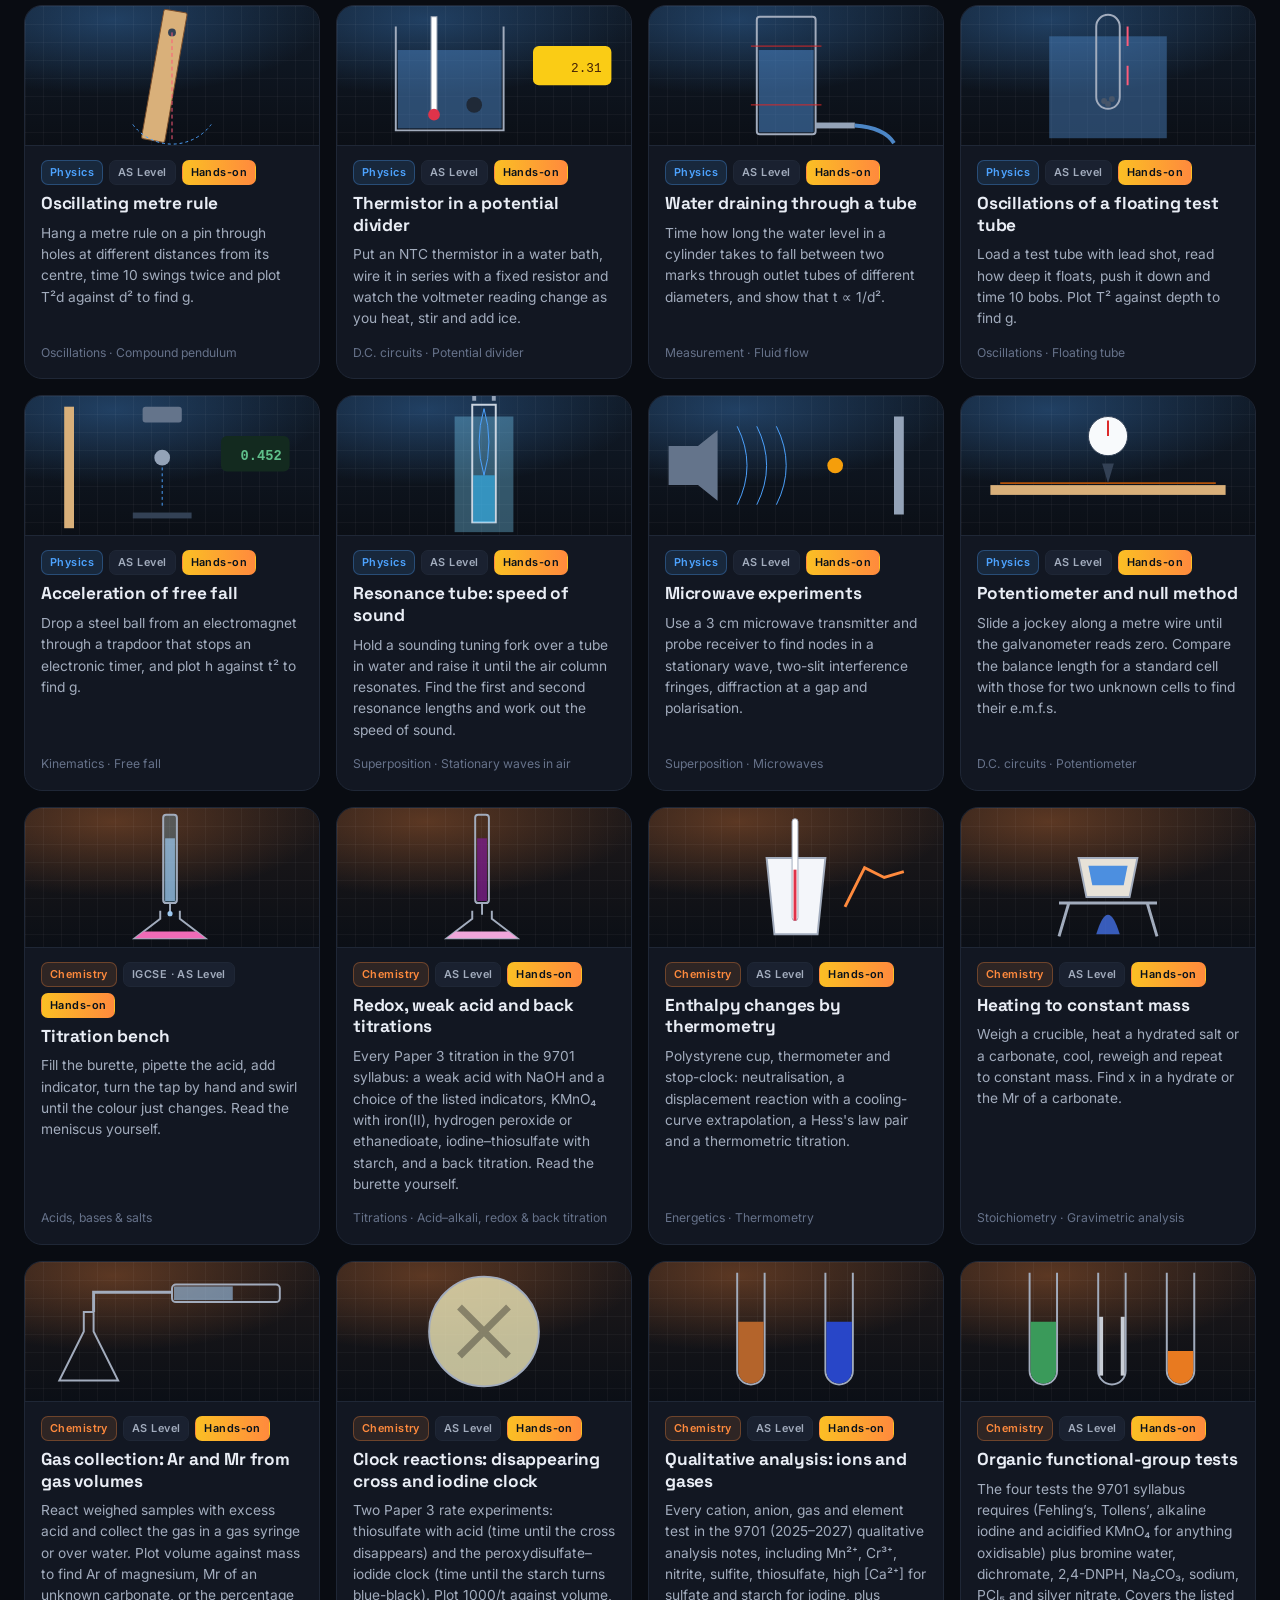
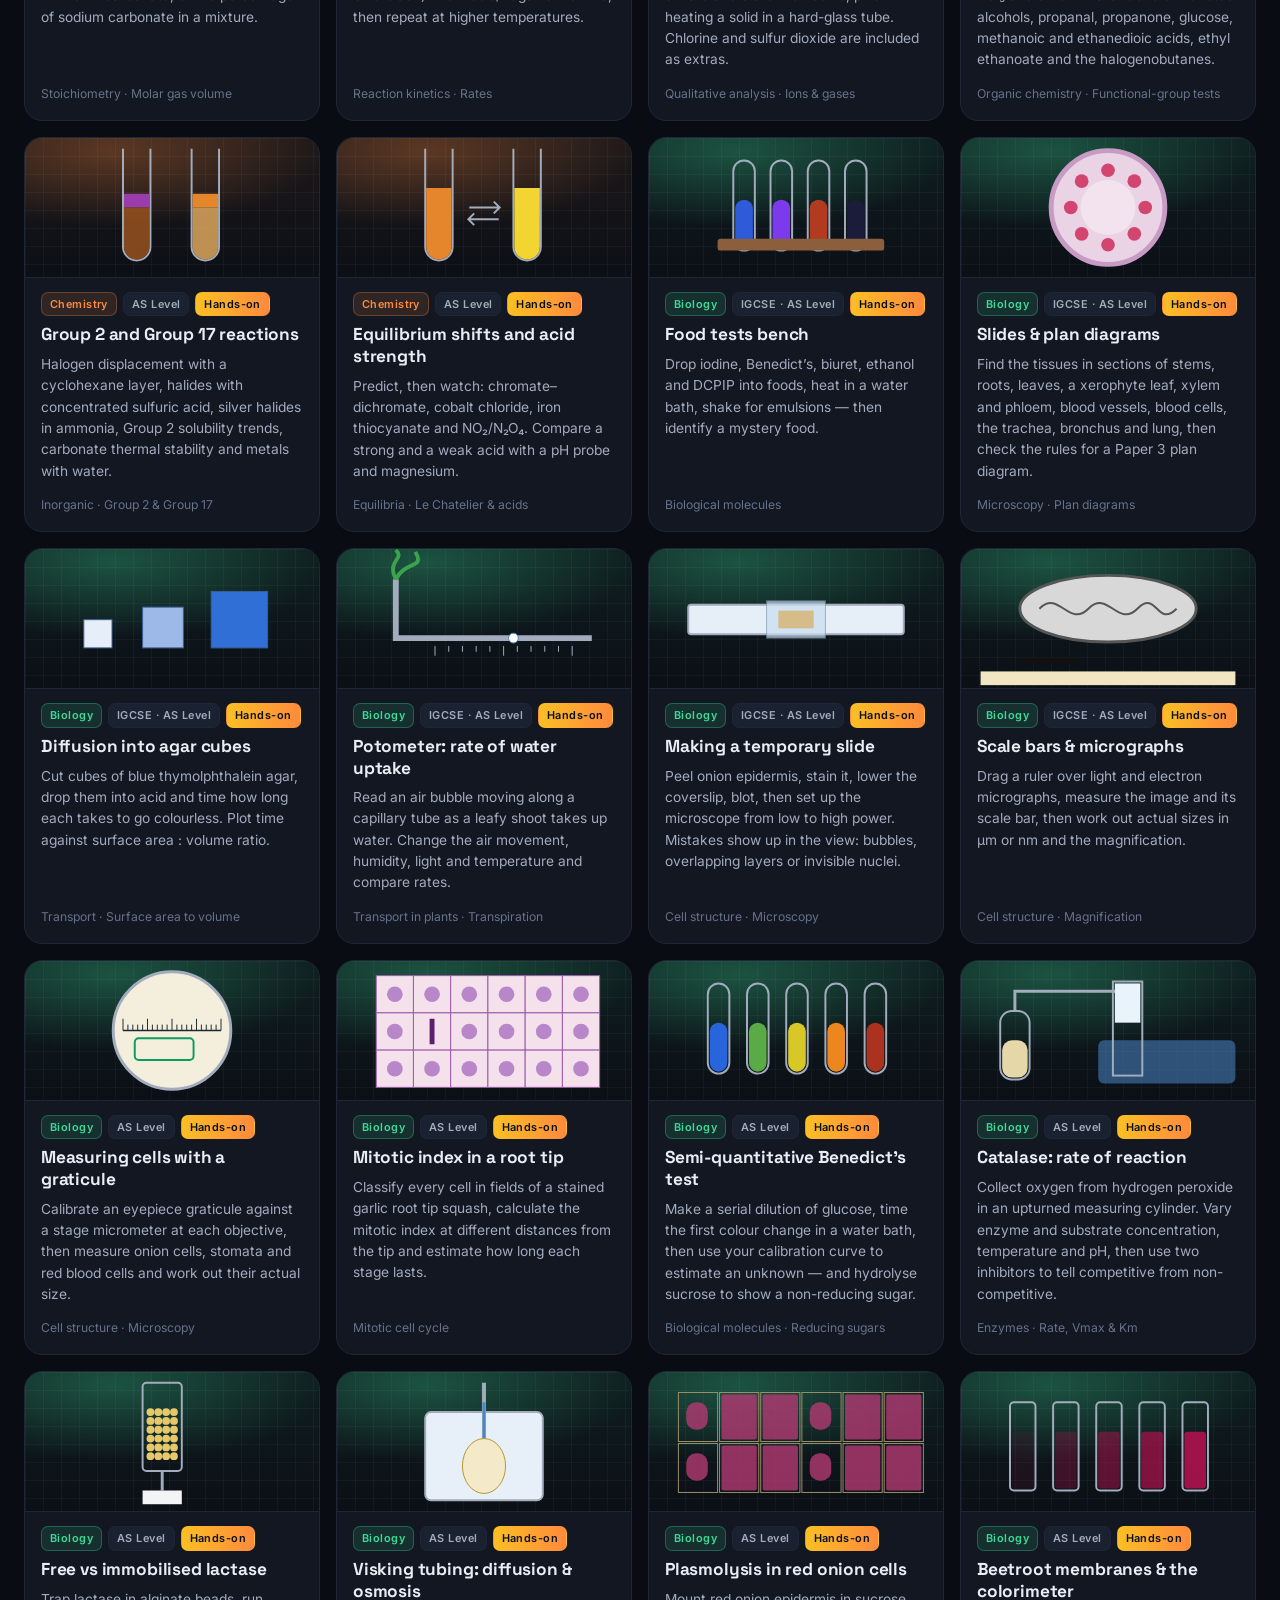
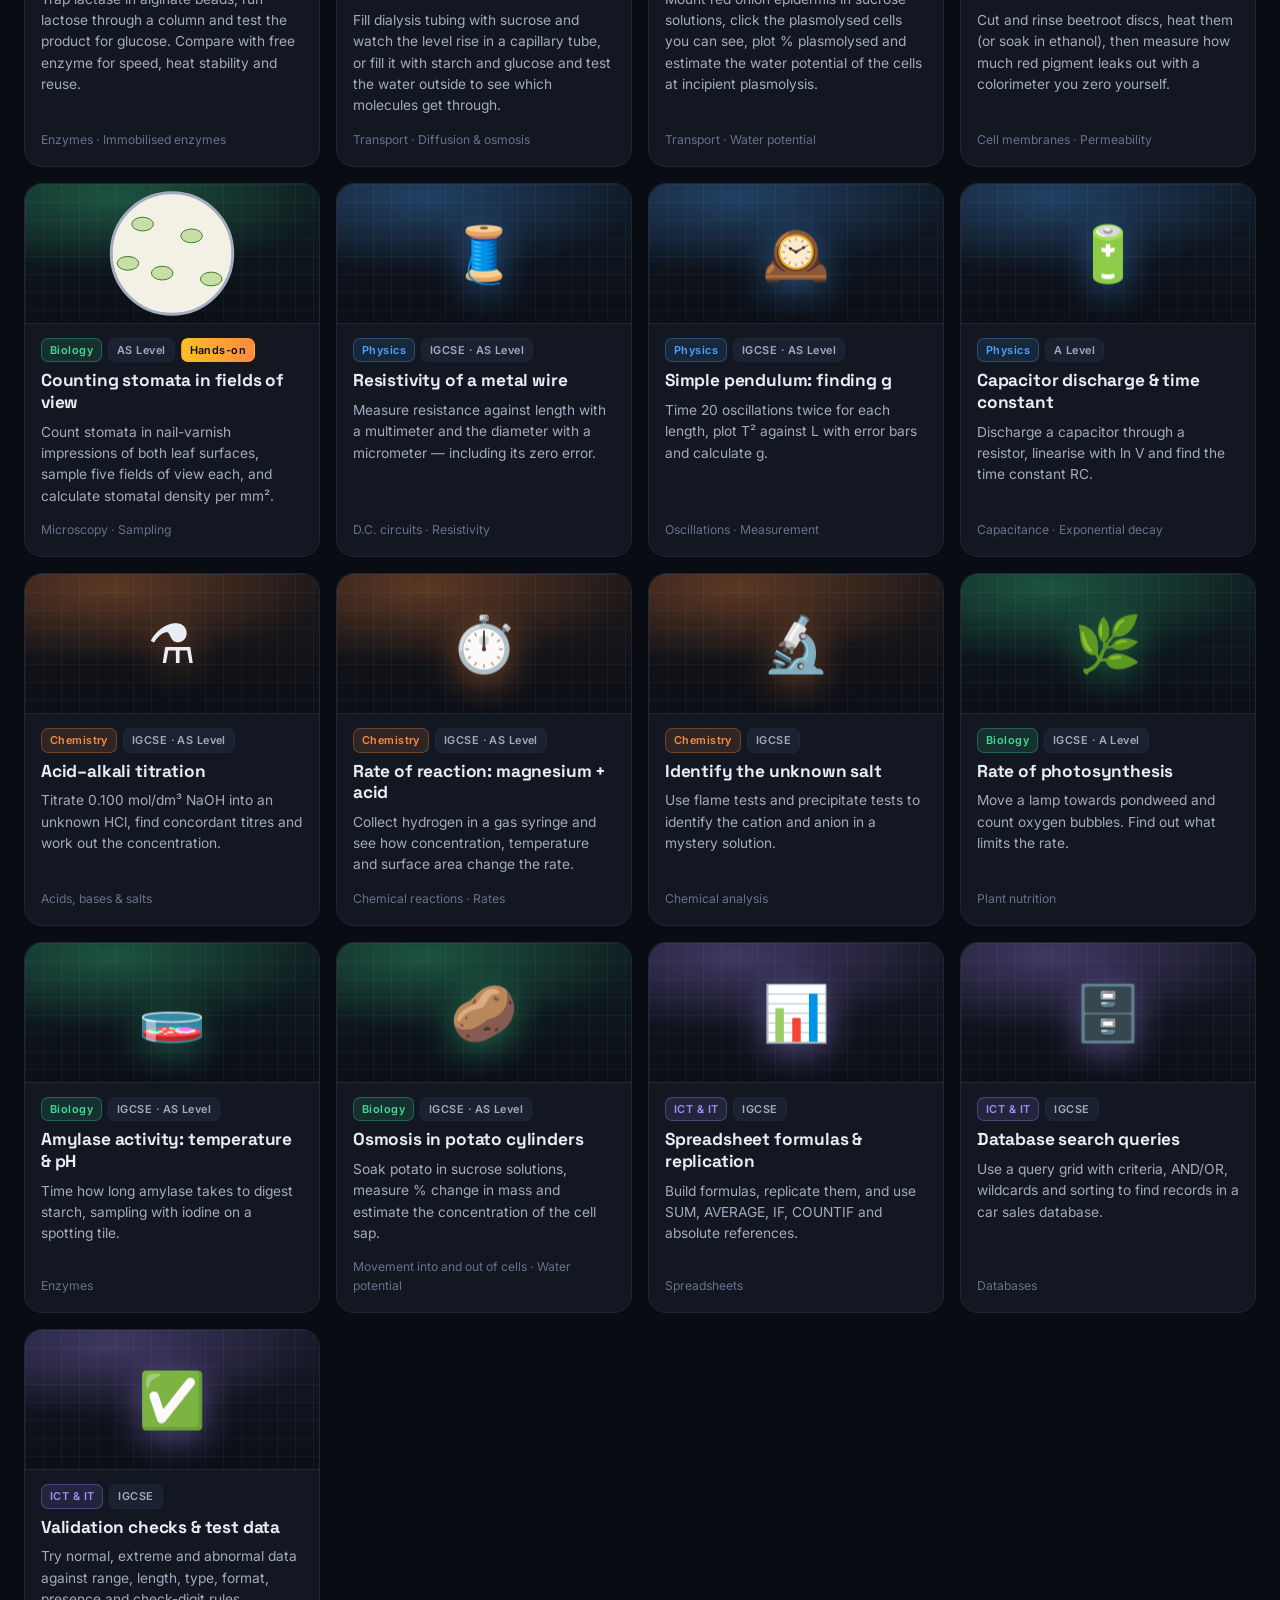
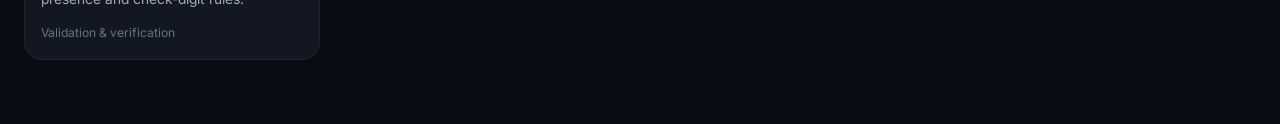
==== commit d64466a3: "Biology: WIP full IGCSE and A Level coverage (retags, new bench files) Co-Authored-By: Claude Opus 5" ====
--- a/index.html
+++ b/index.html
@@ -59,6 +59,7 @@
 <script src="sims/phys-as3.js"></script>
 <script src="sims/phys-igcse2.js"></script>
 <script src="sims/phys-as4.js"></script>
+<script src="sims/phys-igcse3.js"></script>
 <script src="sims/titration-bench.js"></script>
 <script src="sims/food-tests.js"></script>
 <script src="sims/physics.js"></script>
@@ -73,6 +74,11 @@
 <script src="sims/bio-as2.js"></script>
 <script src="sims/bio-as3.js"></script>
 <script src="sims/bio-as4.js"></script>
+<script src="sims/bio-ig1.js"></script>
+<script src="sims/bio-ig2.js"></script>
+<script src="sims/bio-ig3.js"></script>
+<script src="sims/bio-a1.js"></script>
+<script src="sims/bio-a2.js"></script>
 <script src="sims/ict.js"></script>
 <script>Lab.start();</script>
 </body>
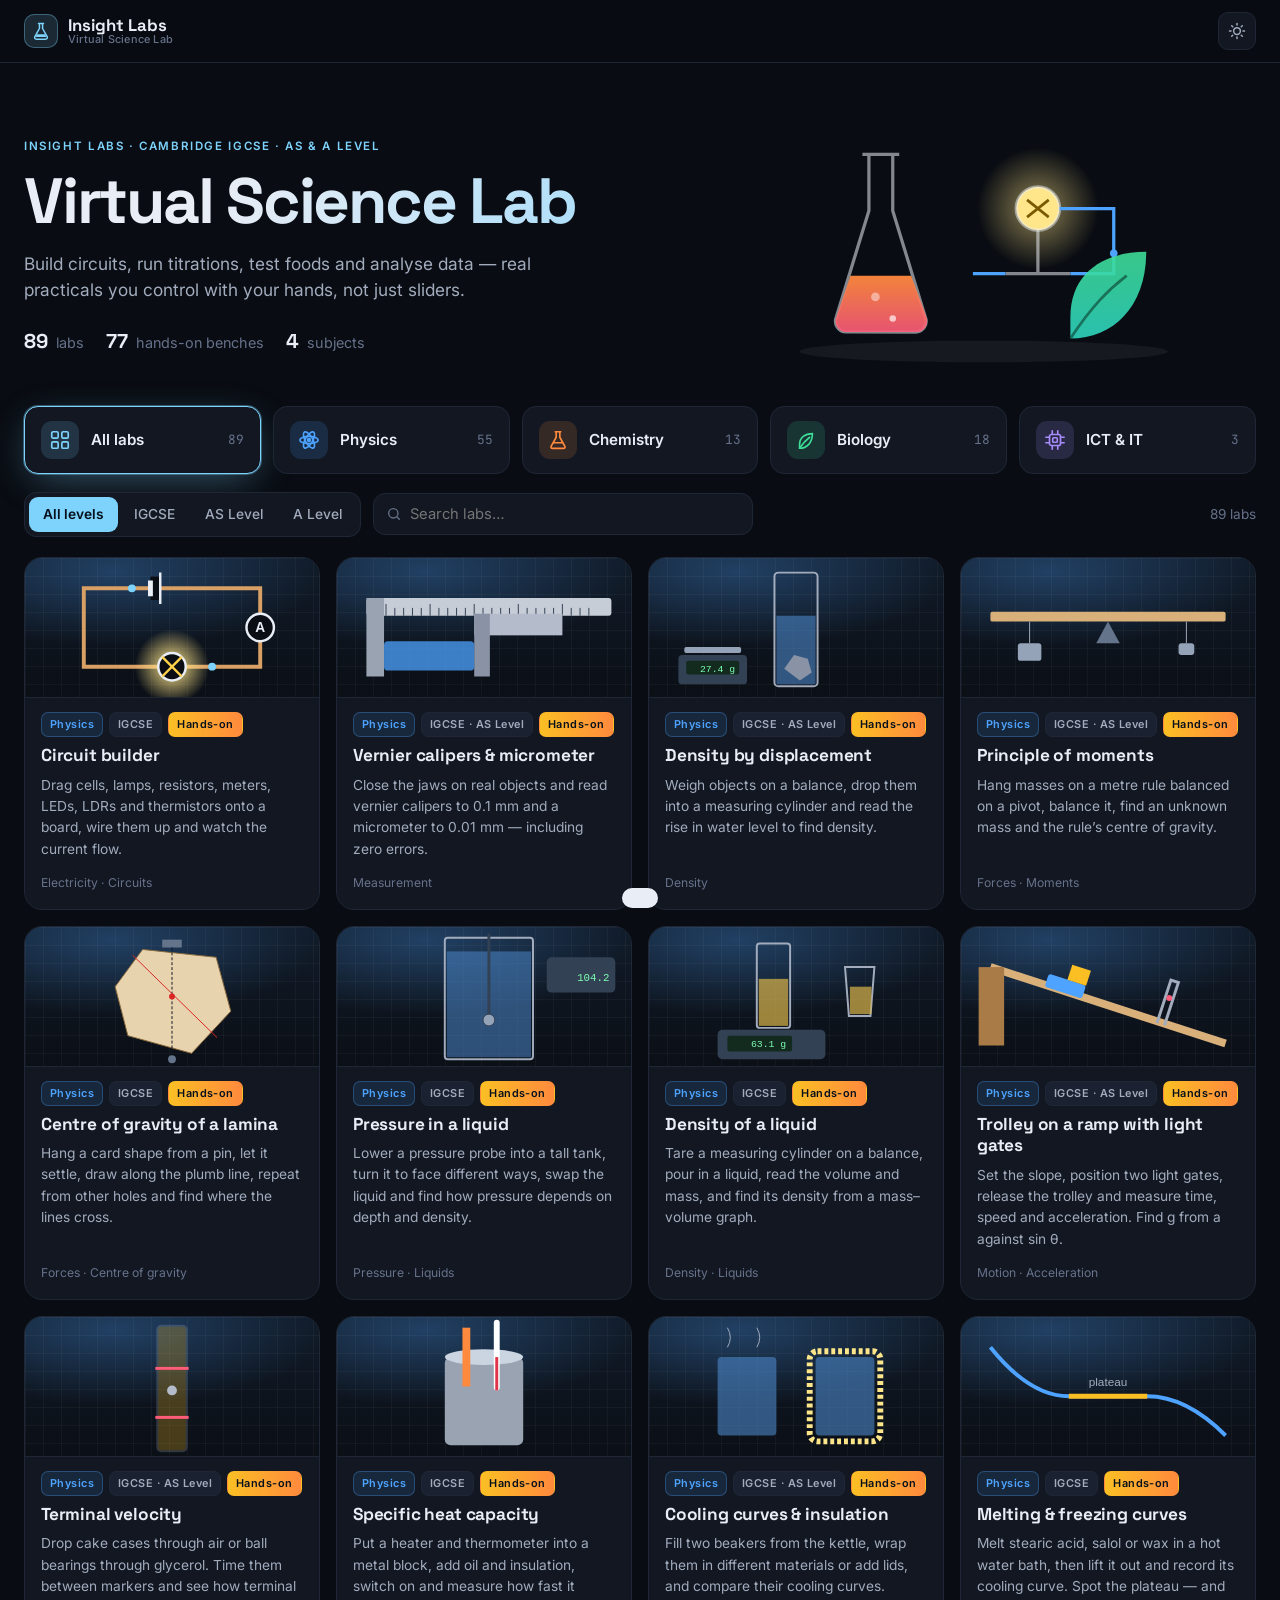
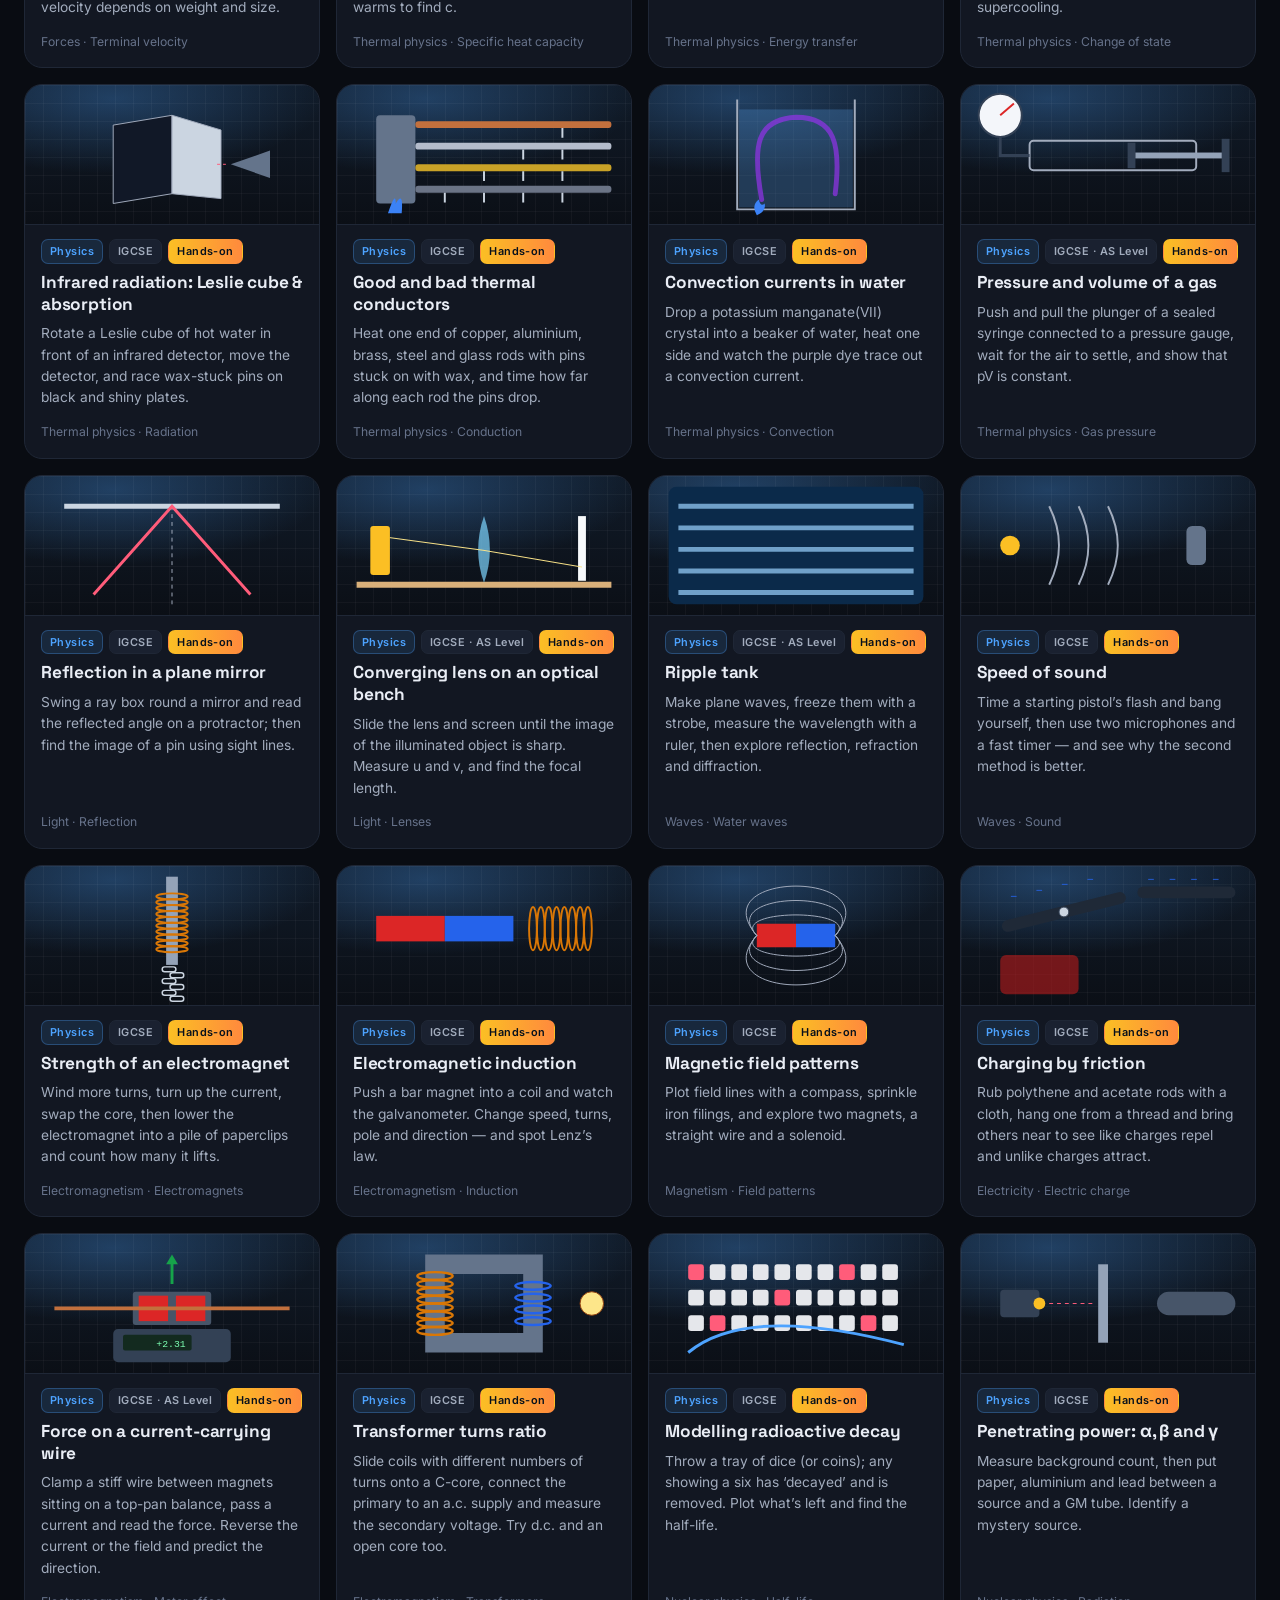
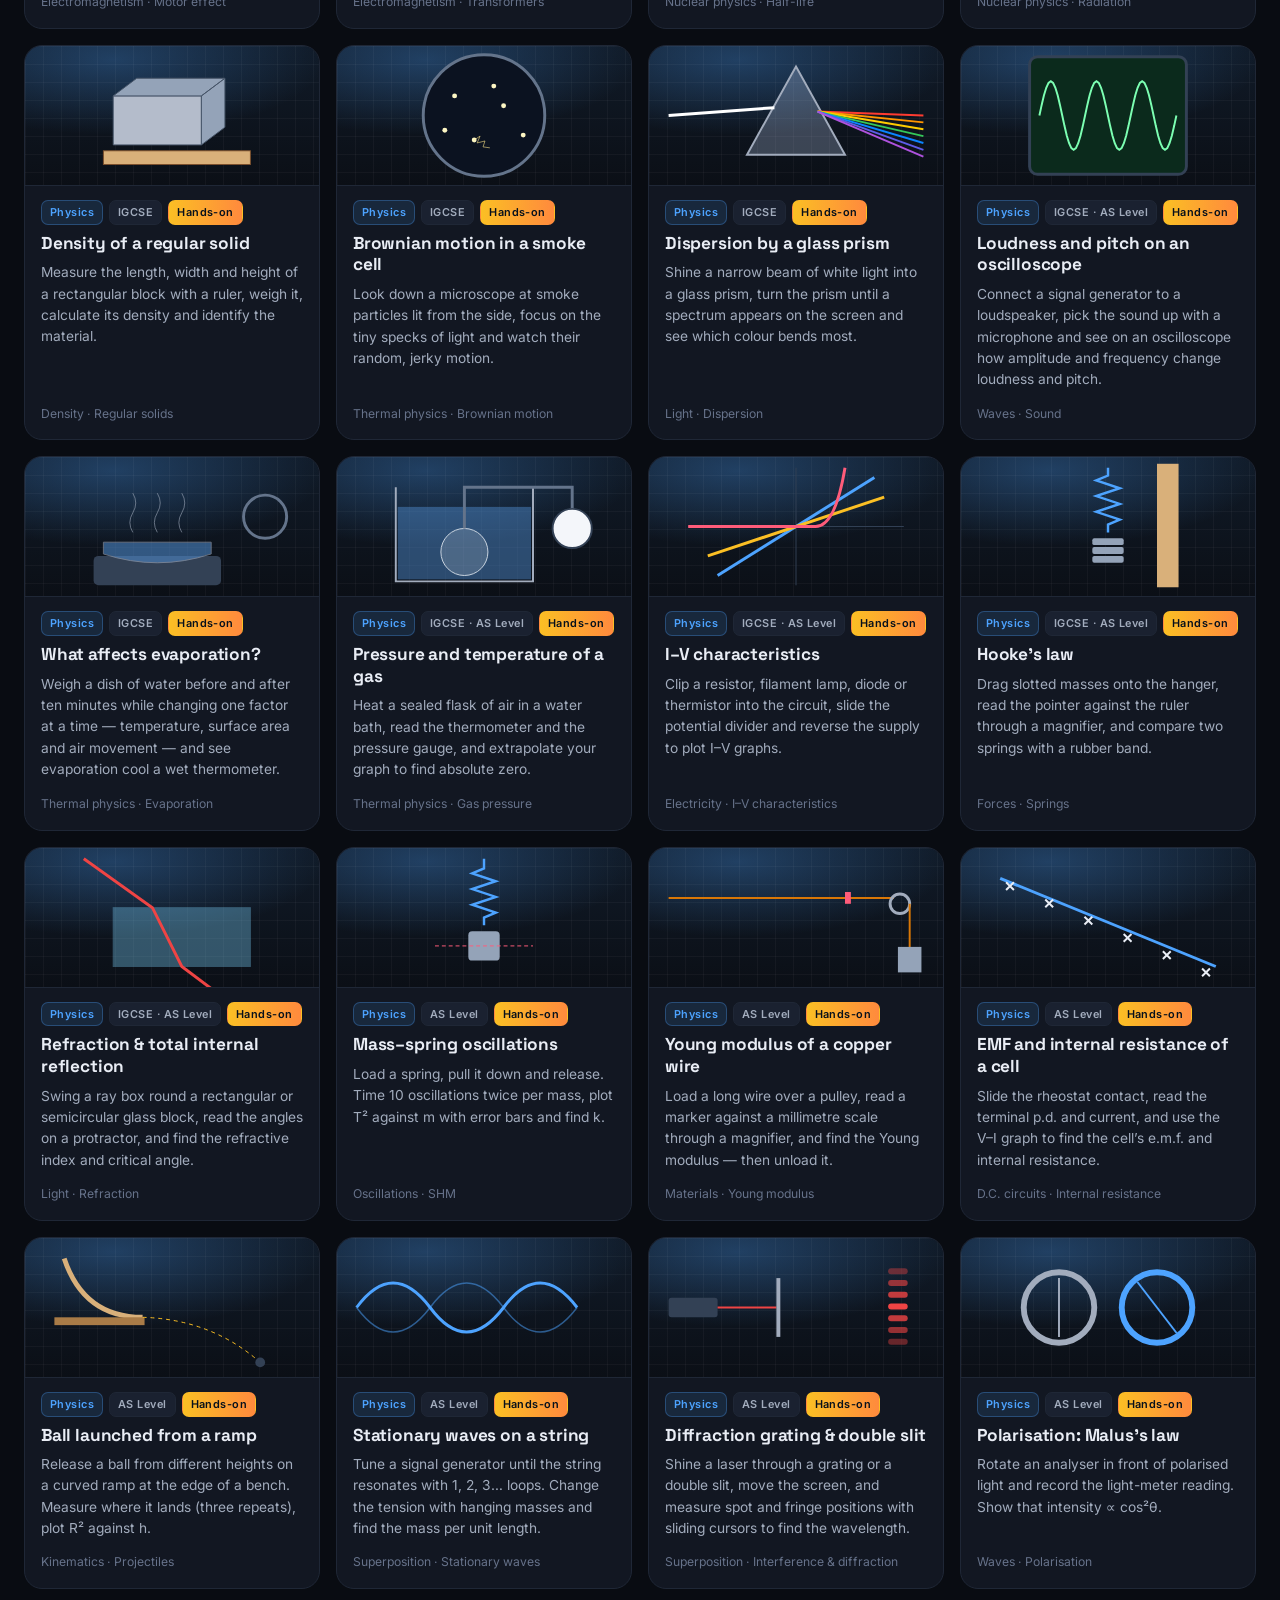
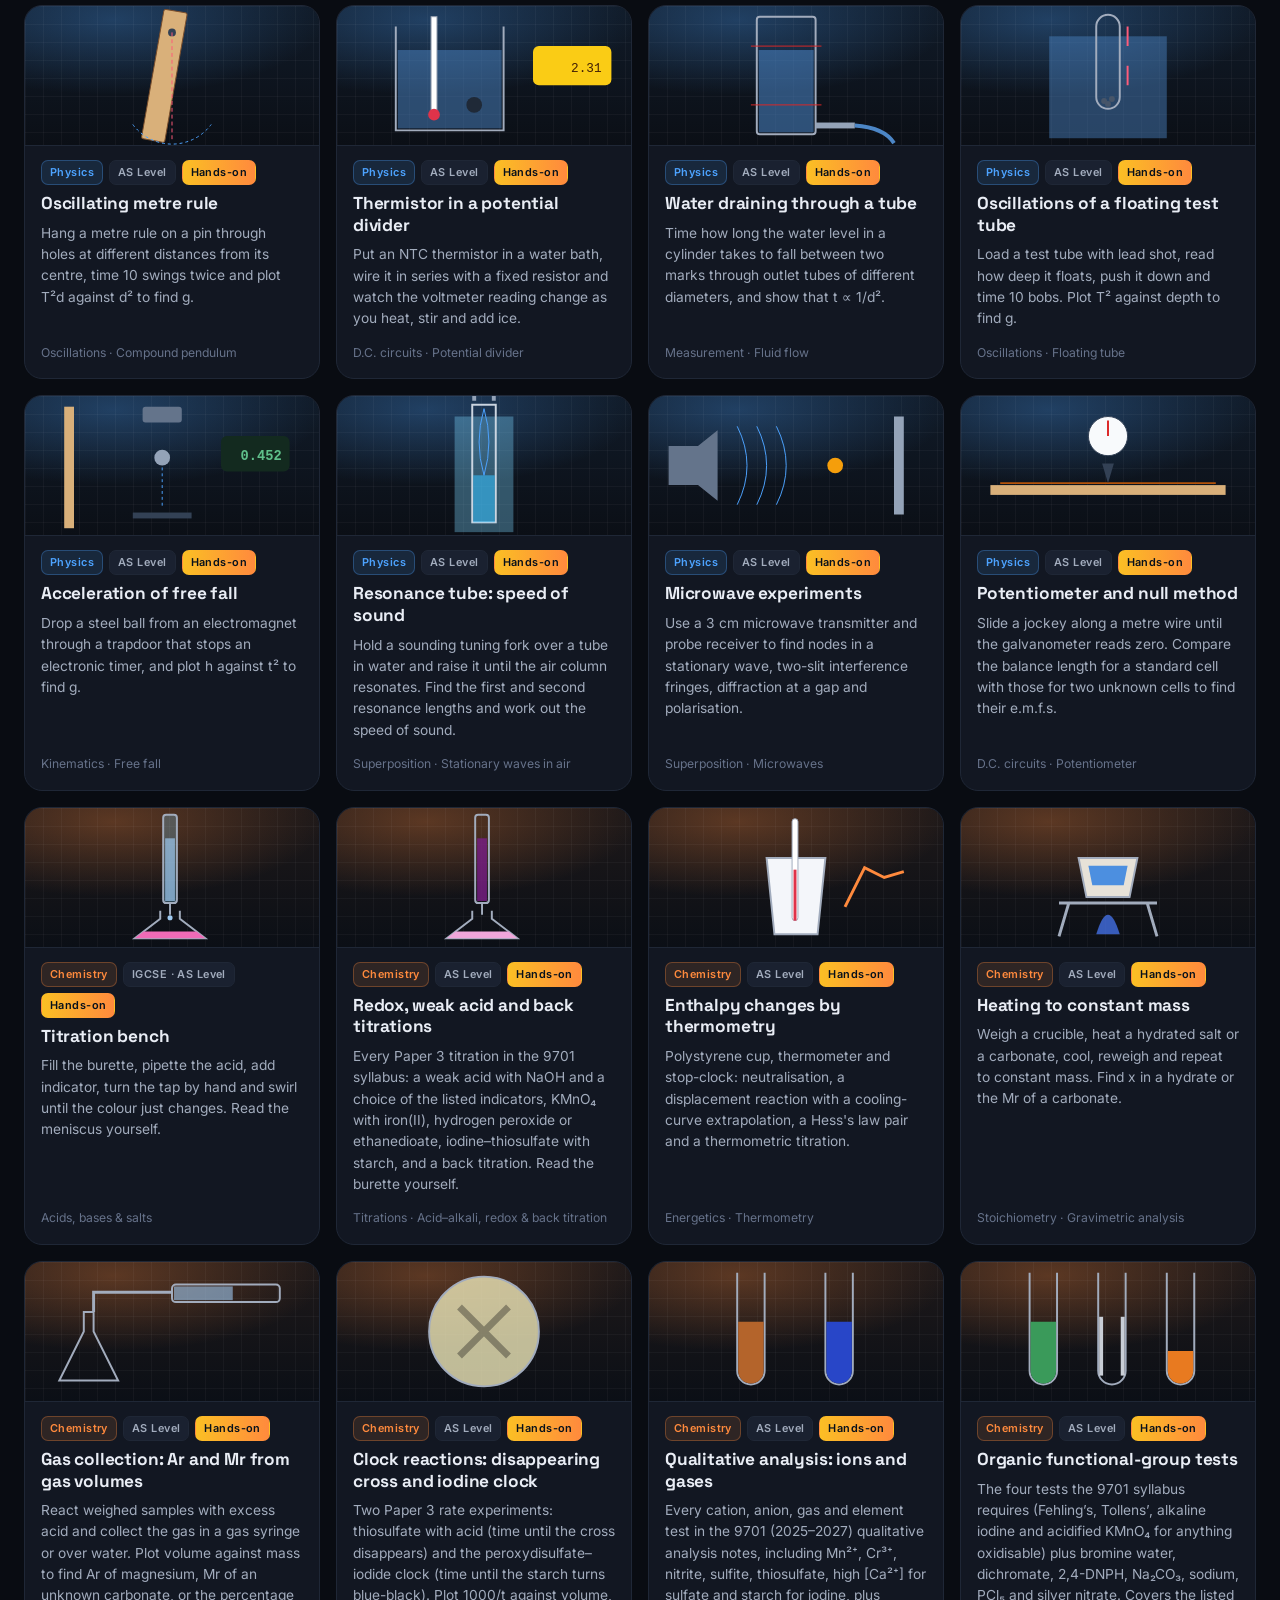
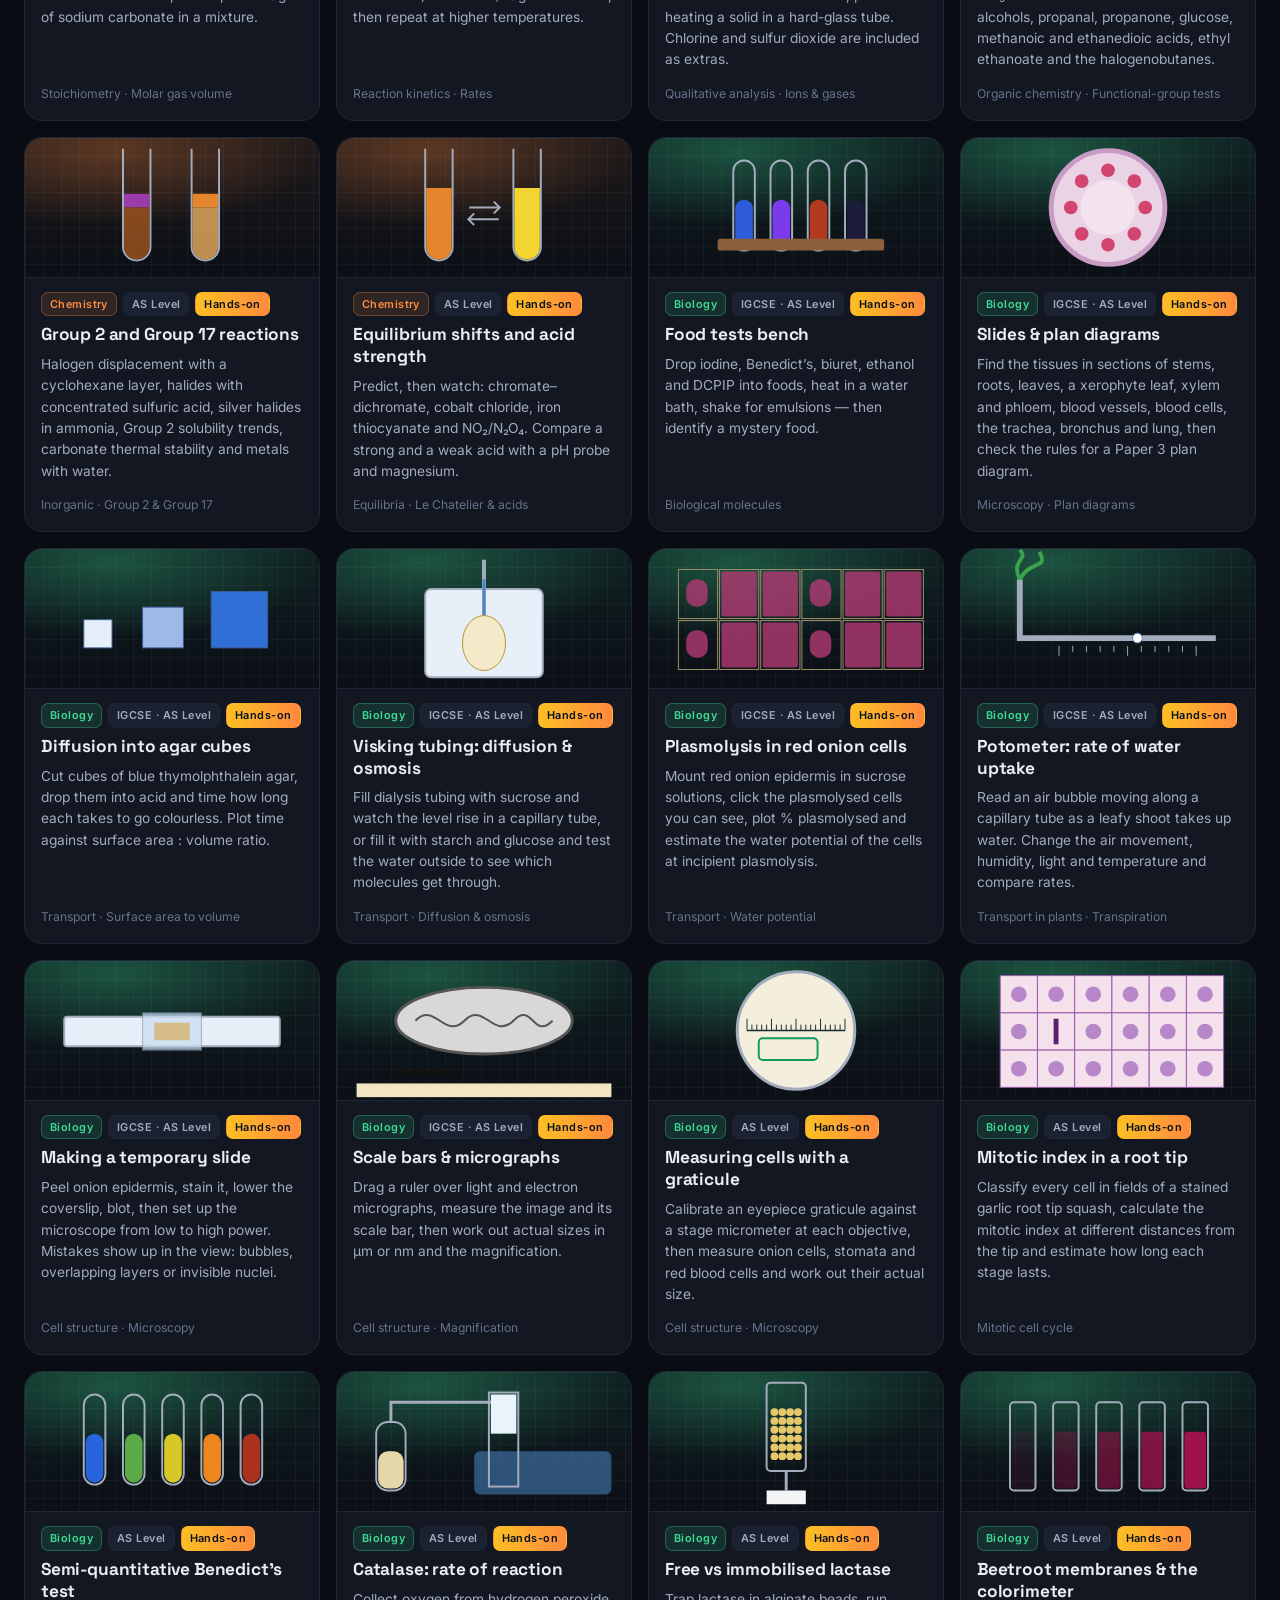
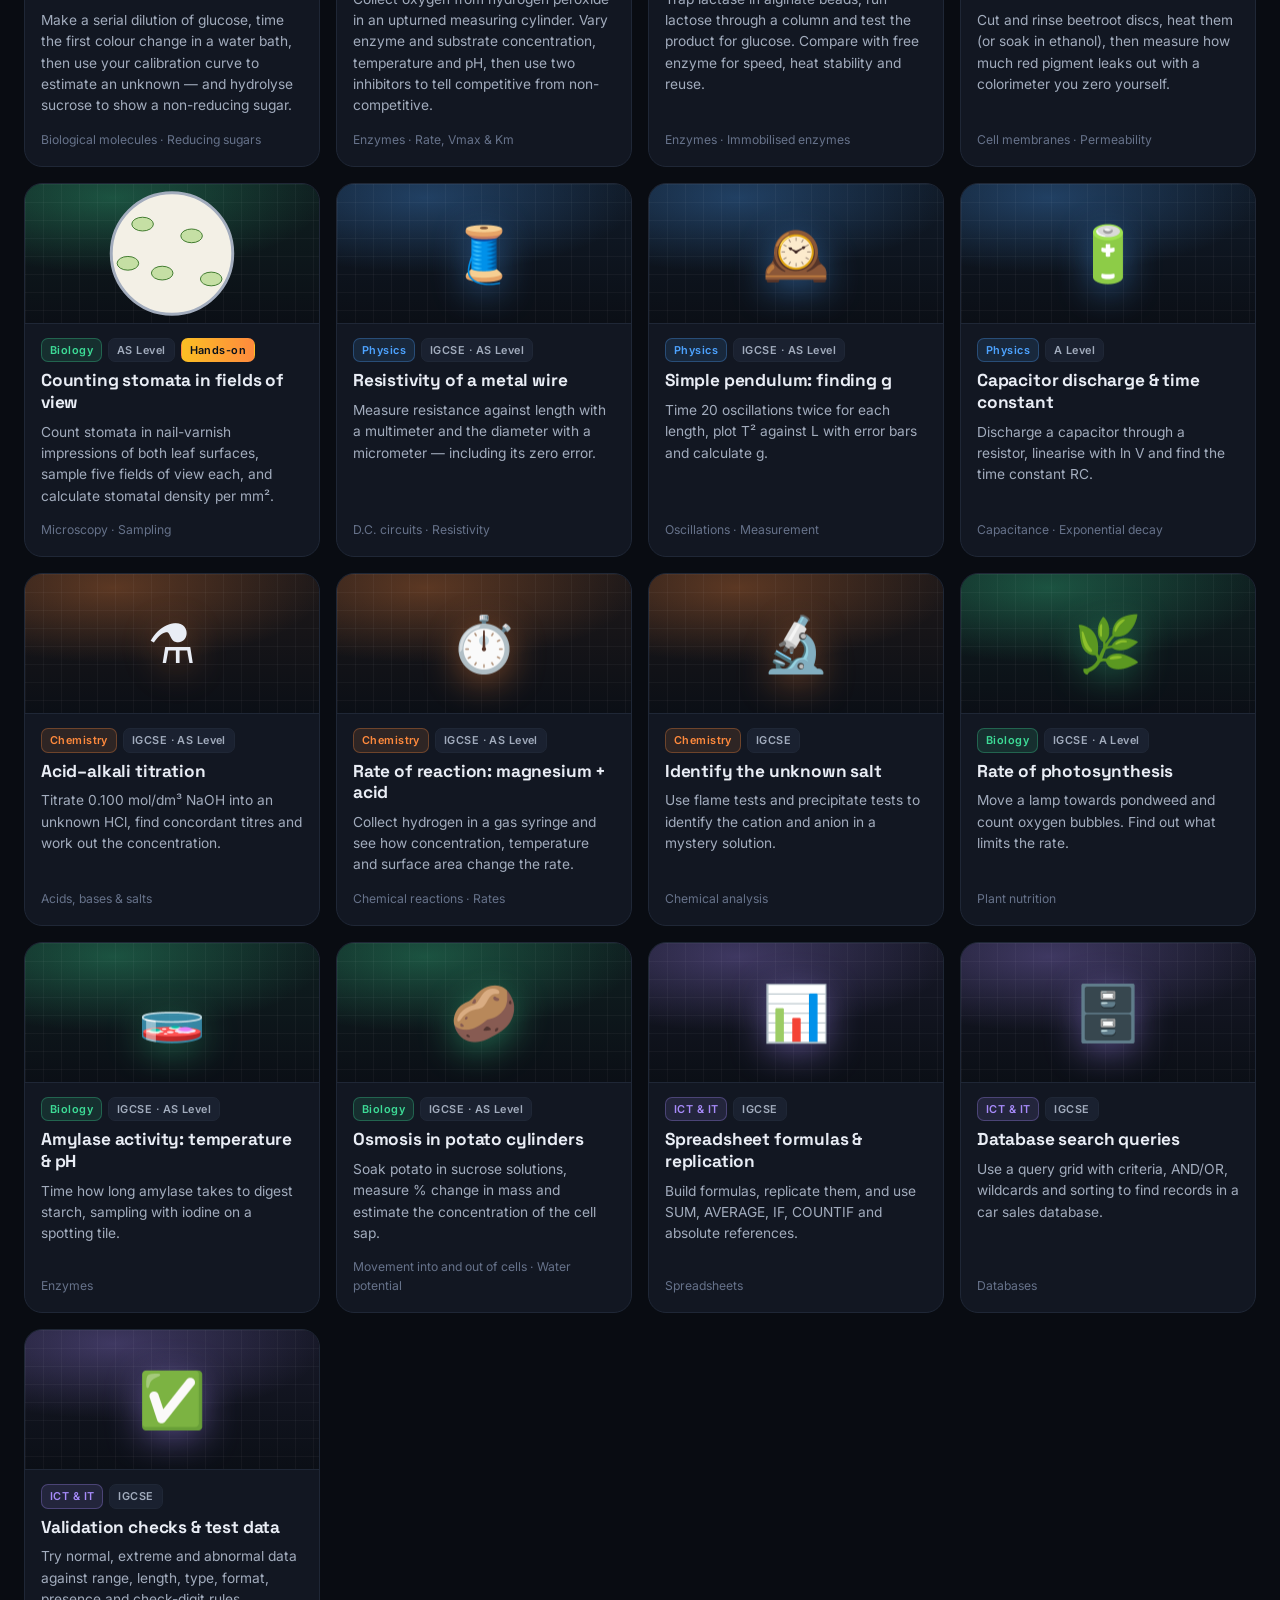
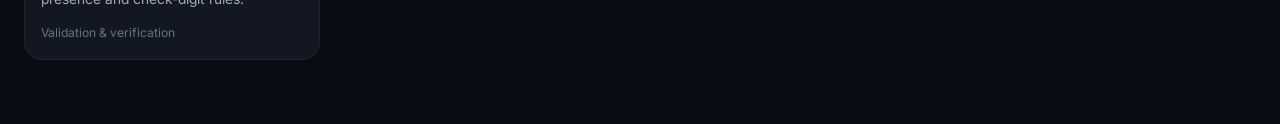
==== commit 54888450: "Biology: IGCSE tags for dialysis tubing and plasmolysis; add flowers/variation file Co-Authored-By: " ====
--- a/index.html
+++ b/index.html
@@ -77,6 +77,7 @@
 <script src="sims/bio-ig1.js"></script>
 <script src="sims/bio-ig2.js"></script>
 <script src="sims/bio-ig3.js"></script>
+<script src="sims/bio-ig4.js"></script>
 <script src="sims/bio-a1.js"></script>
 <script src="sims/bio-a2.js"></script>
 <script src="sims/ict.js"></script>
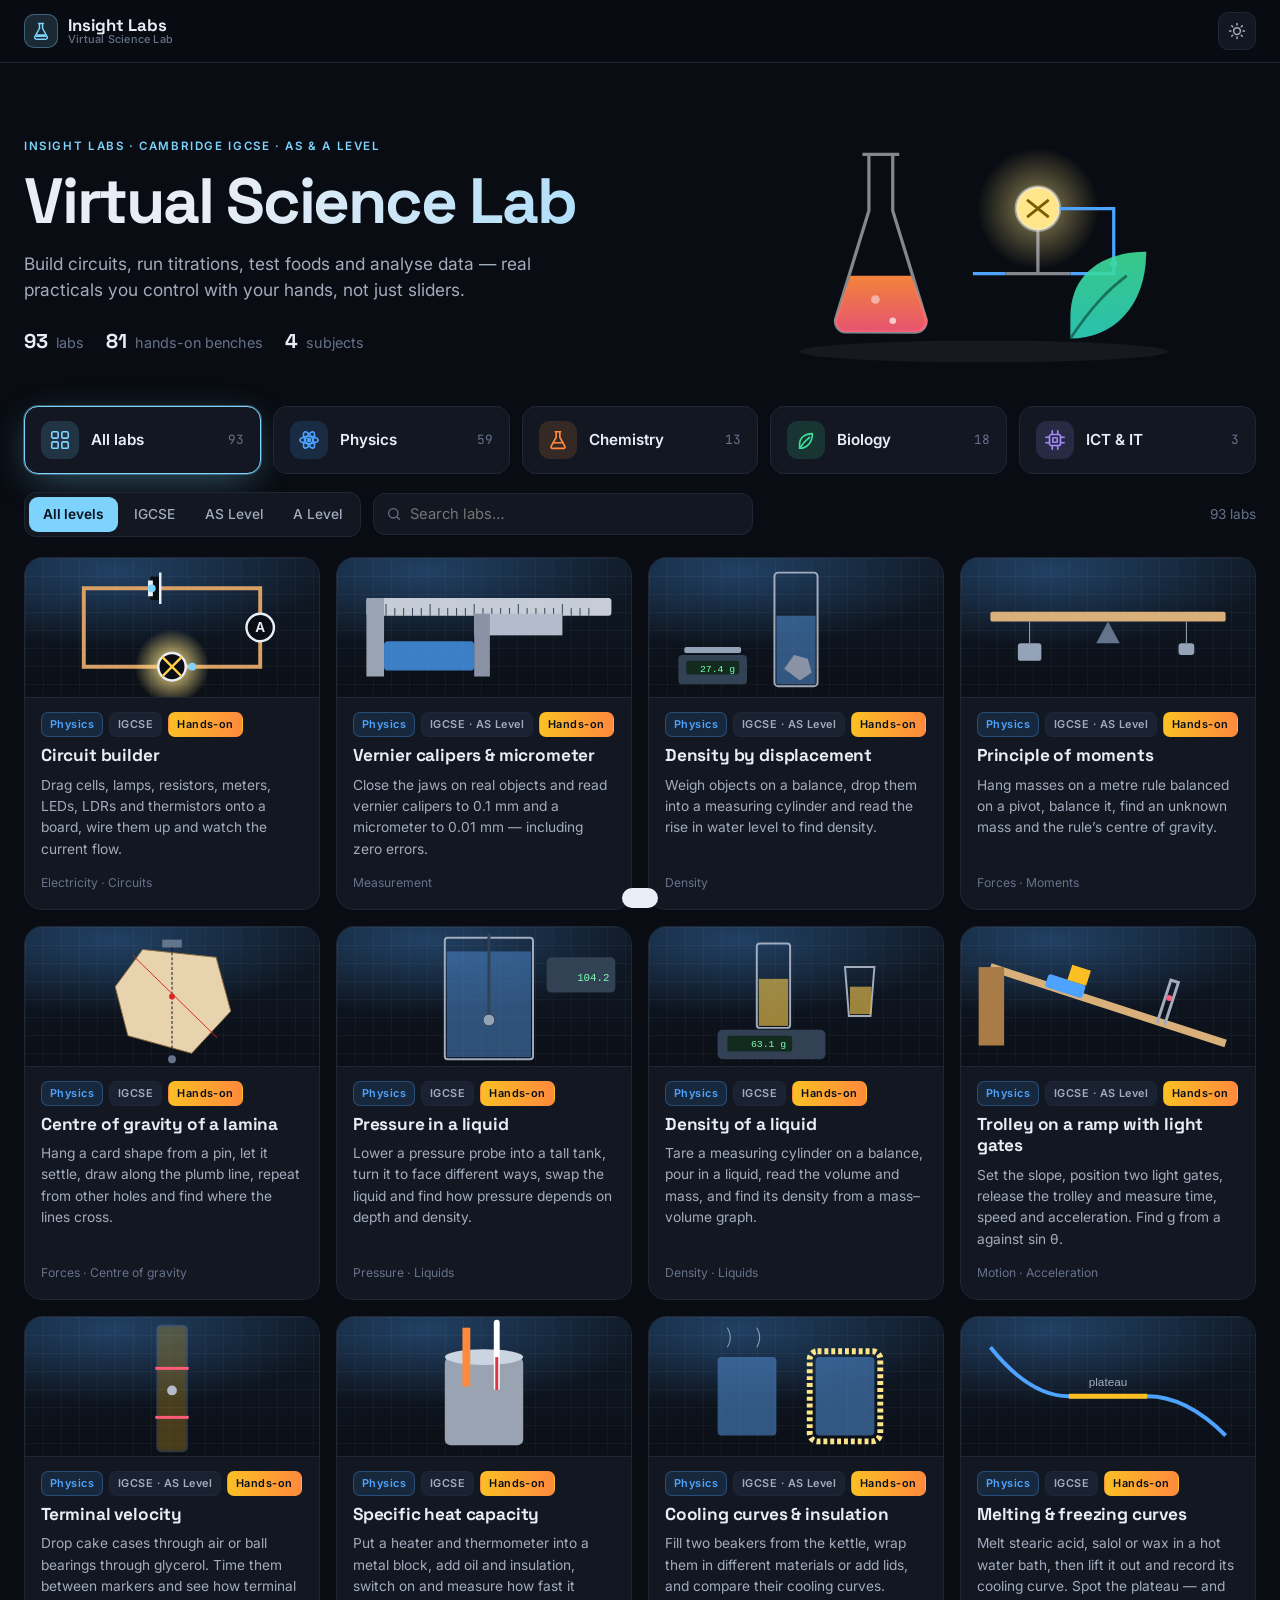
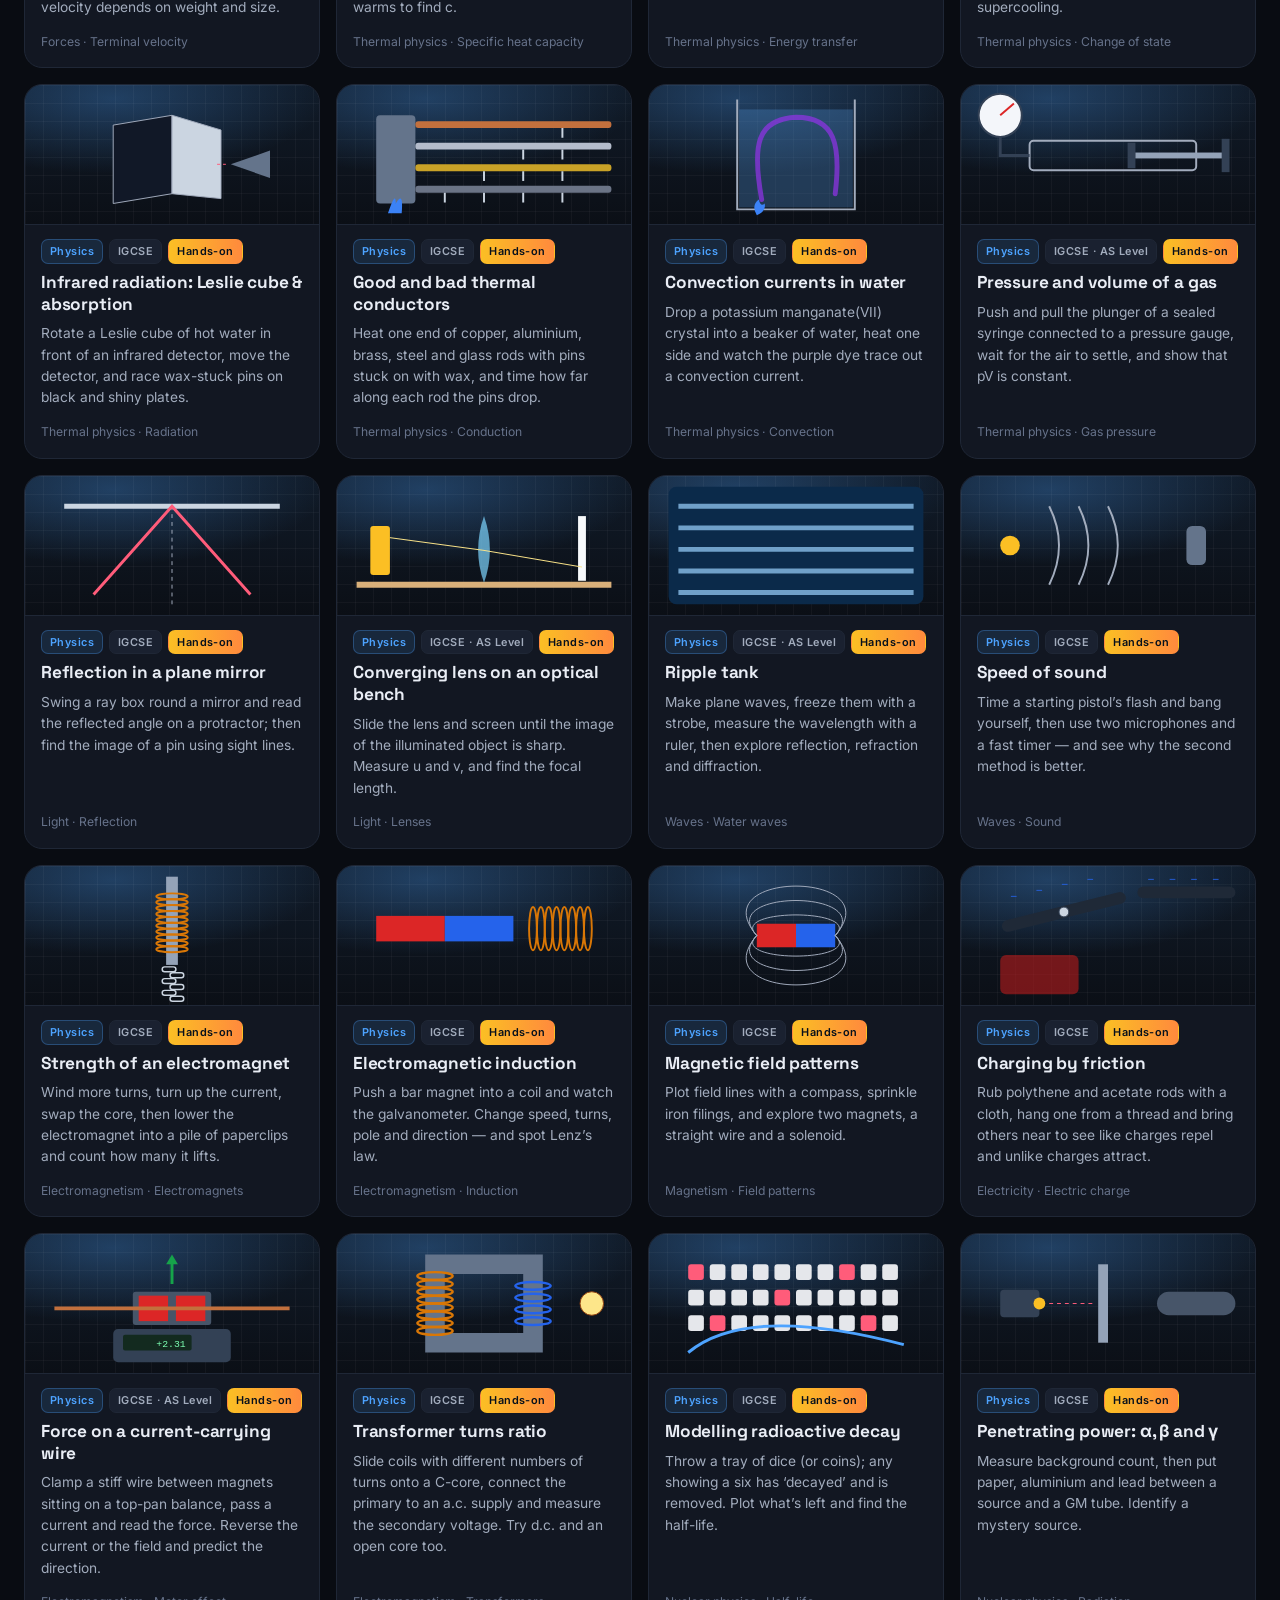
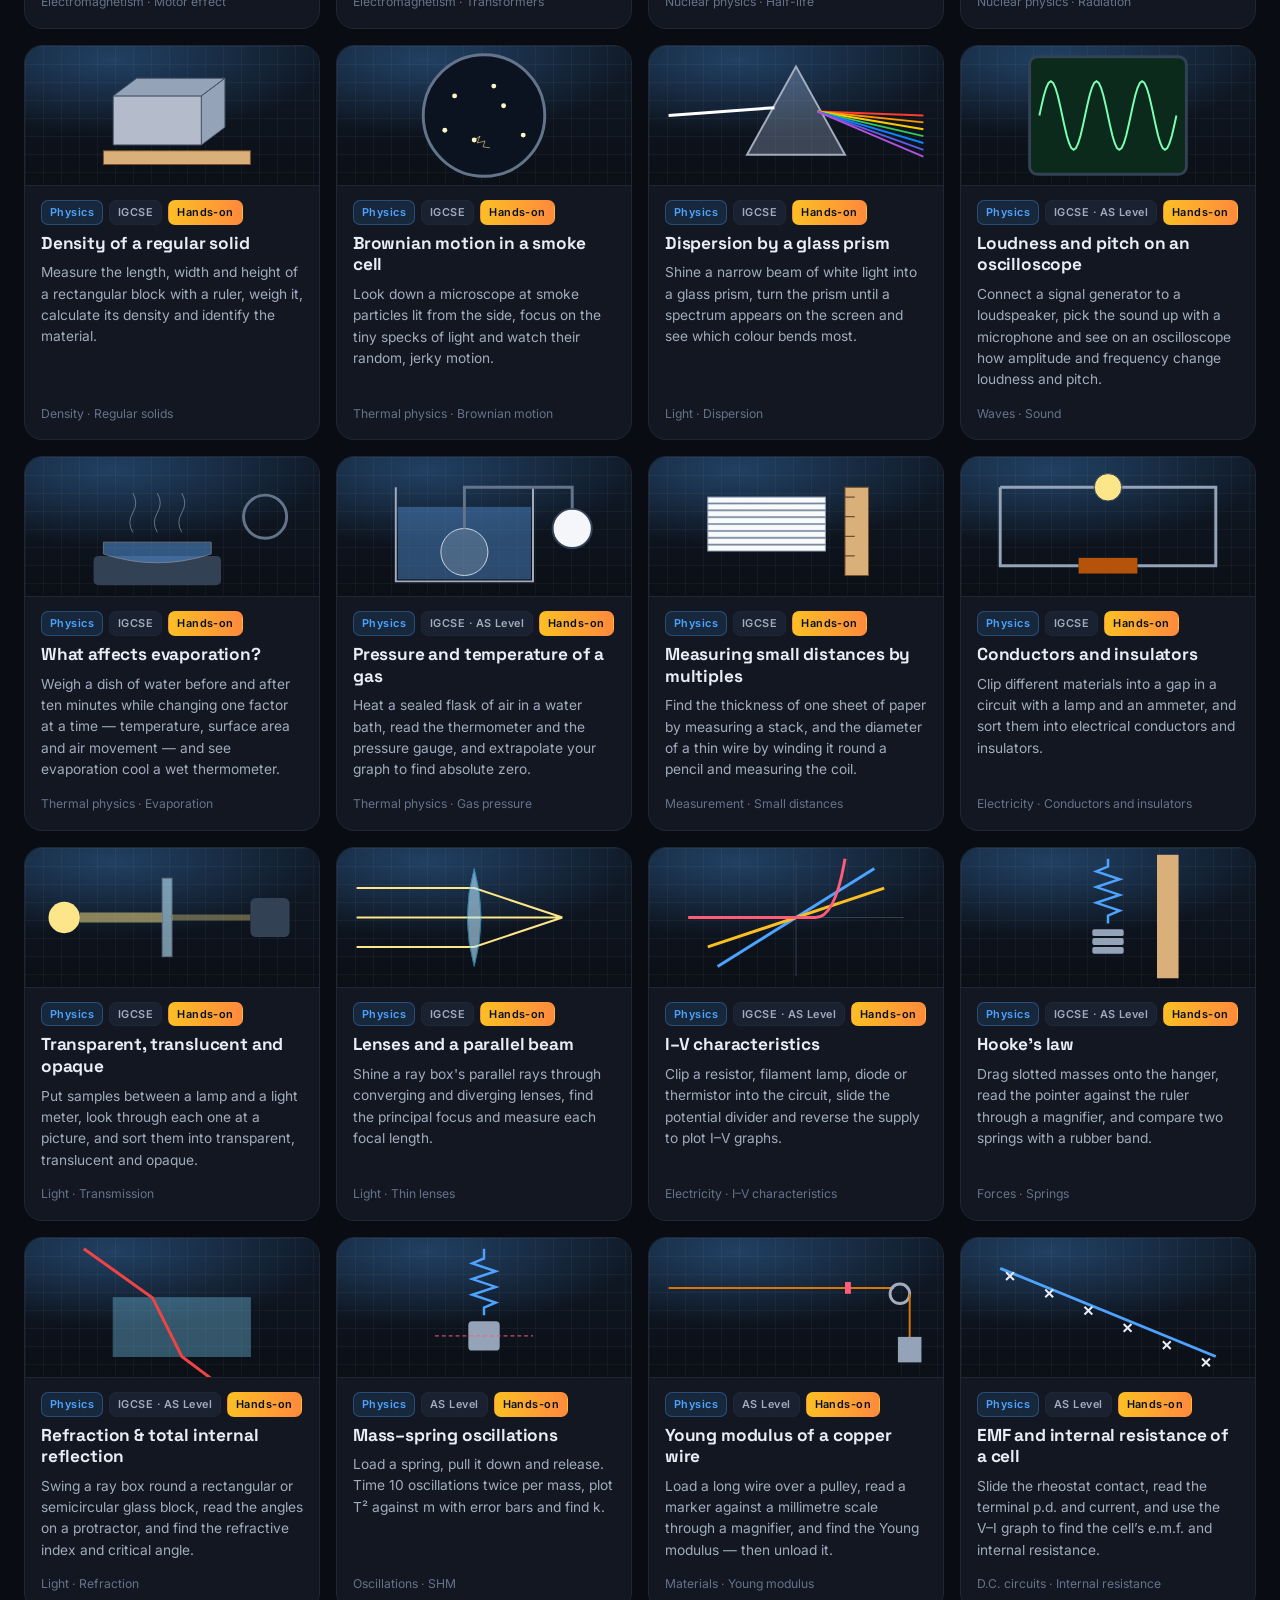
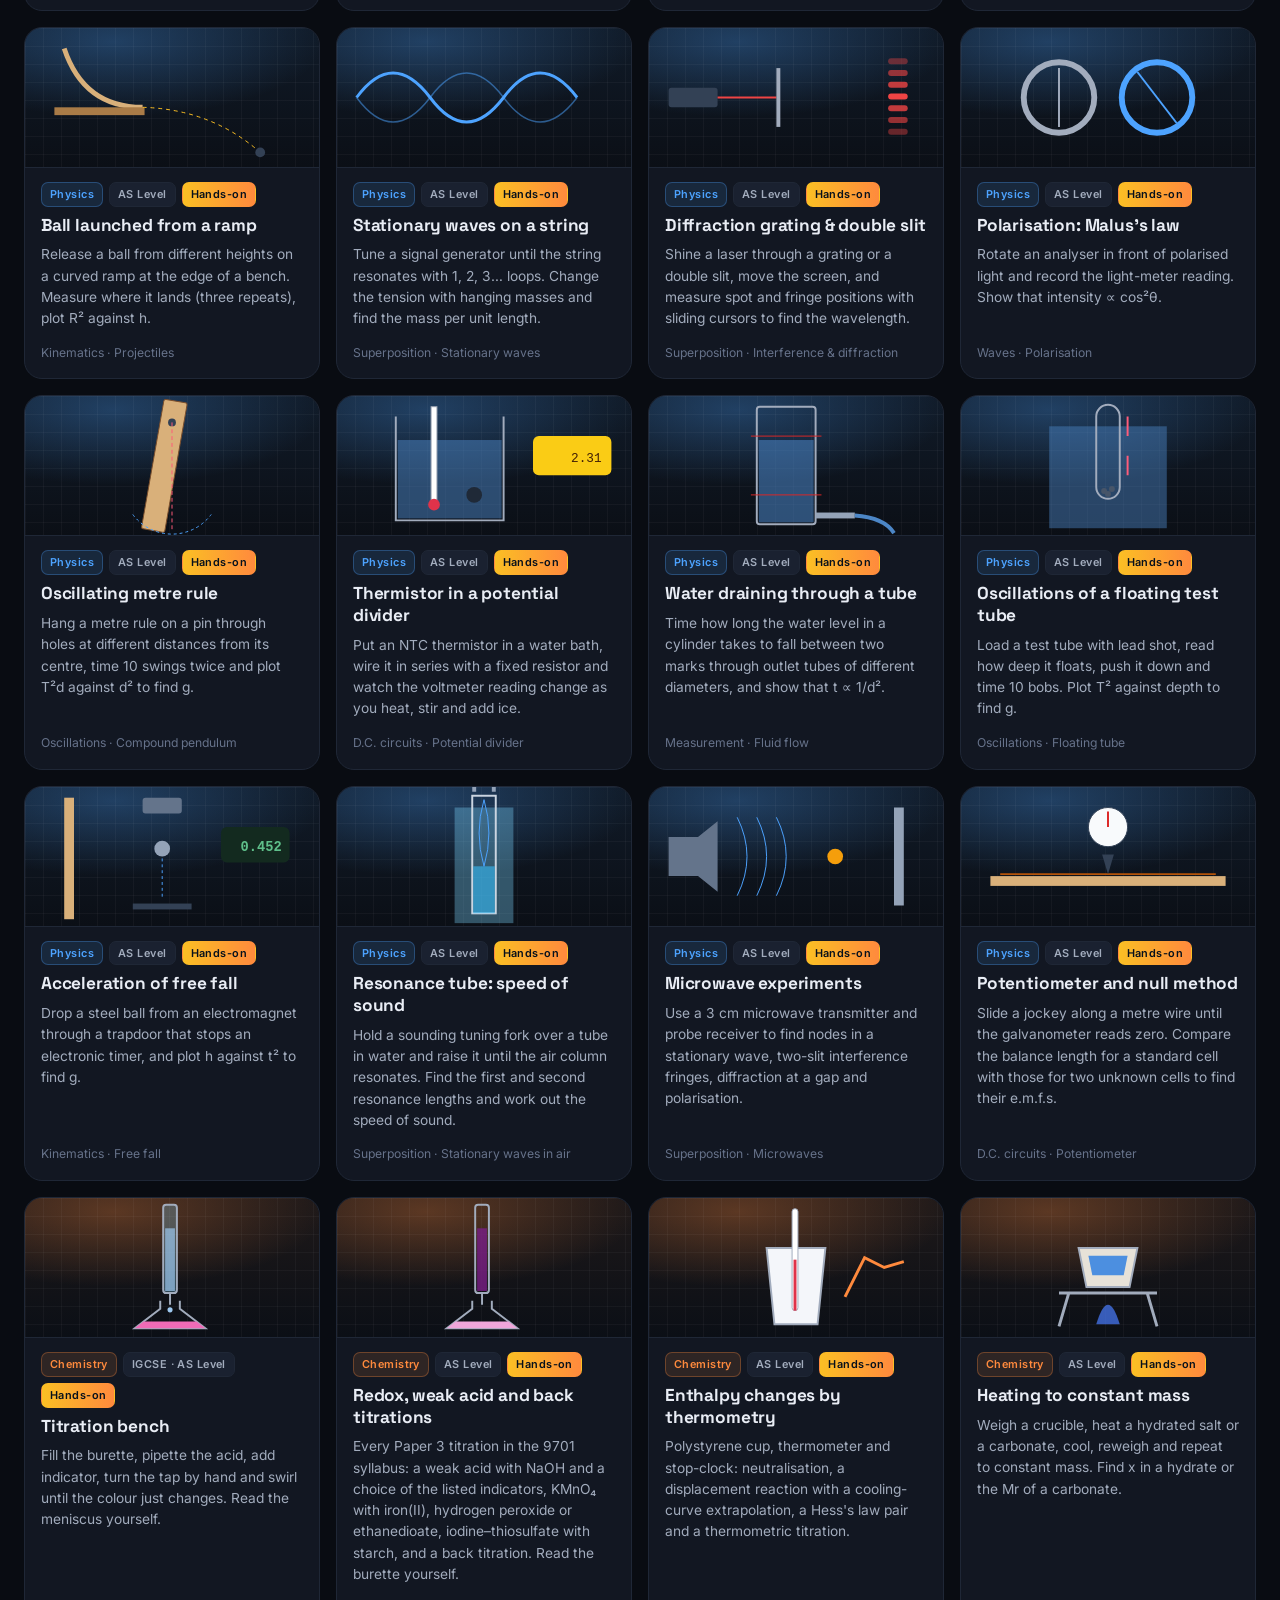
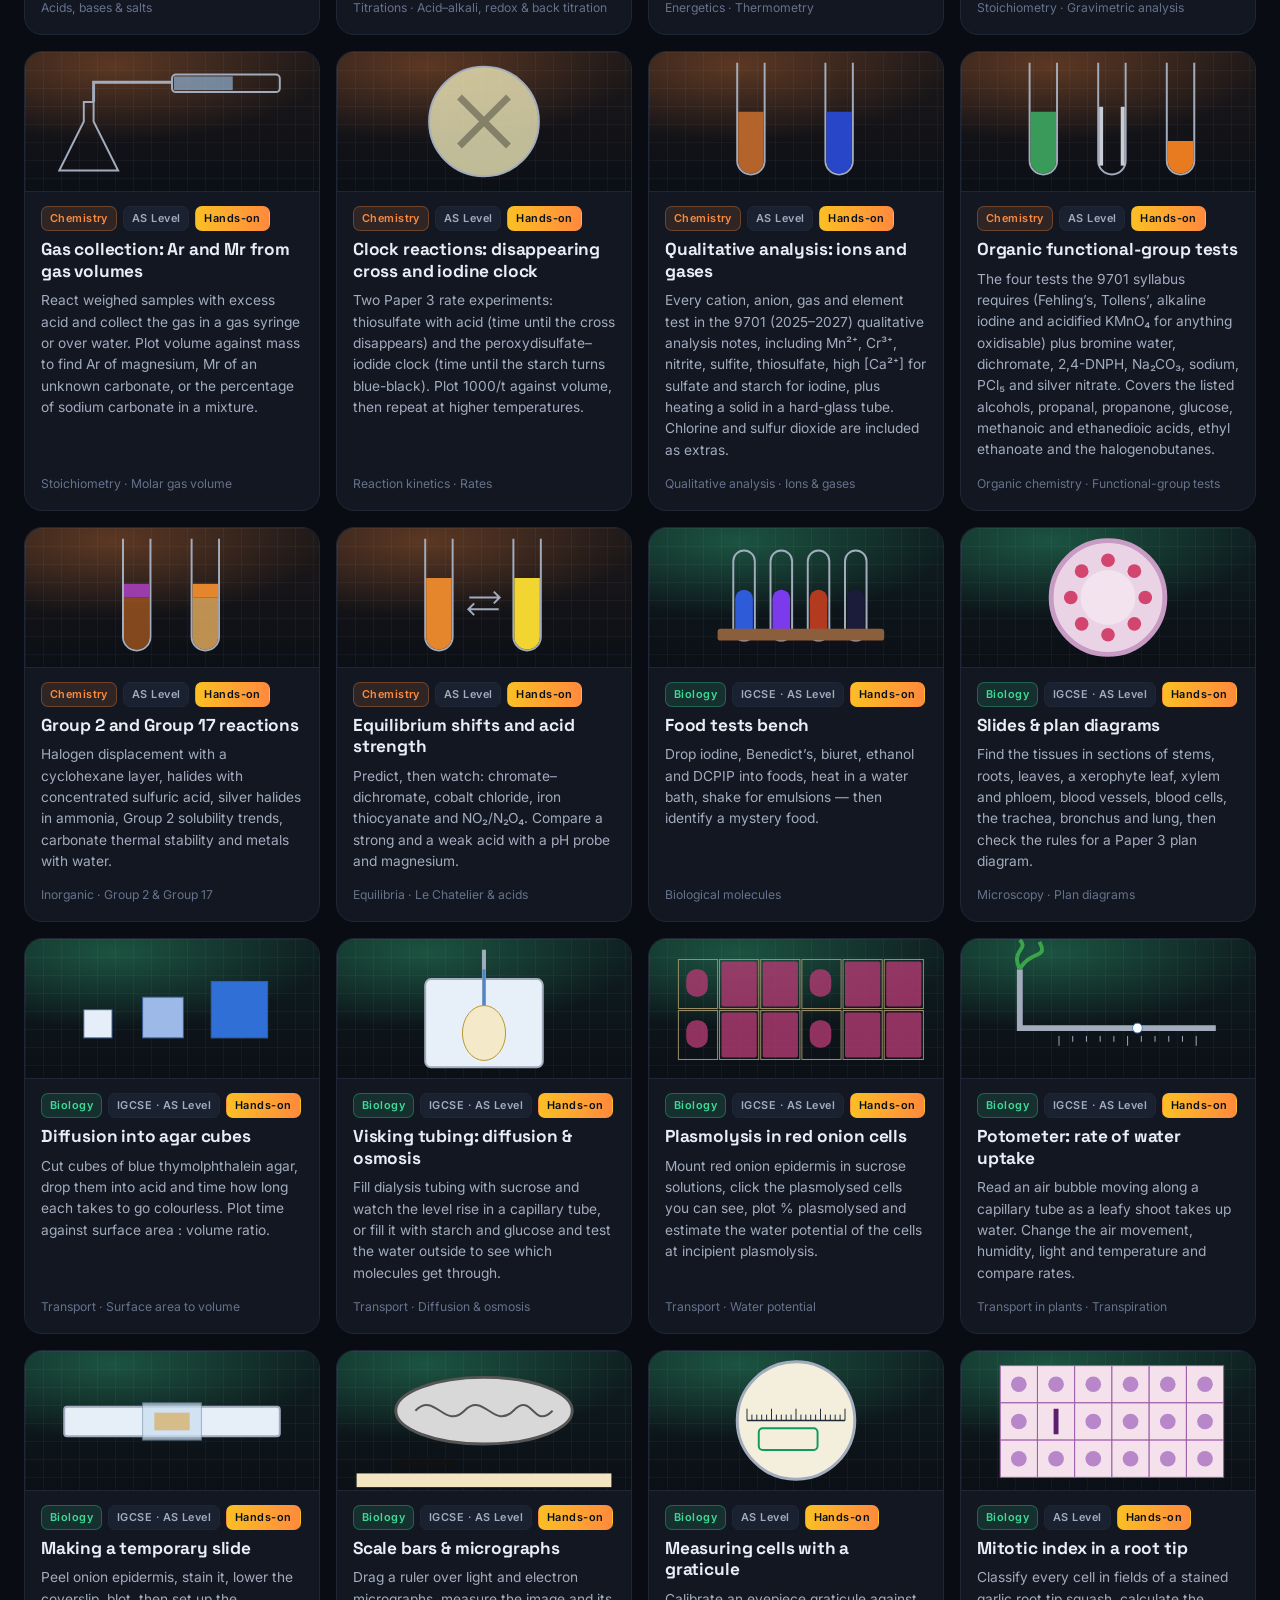
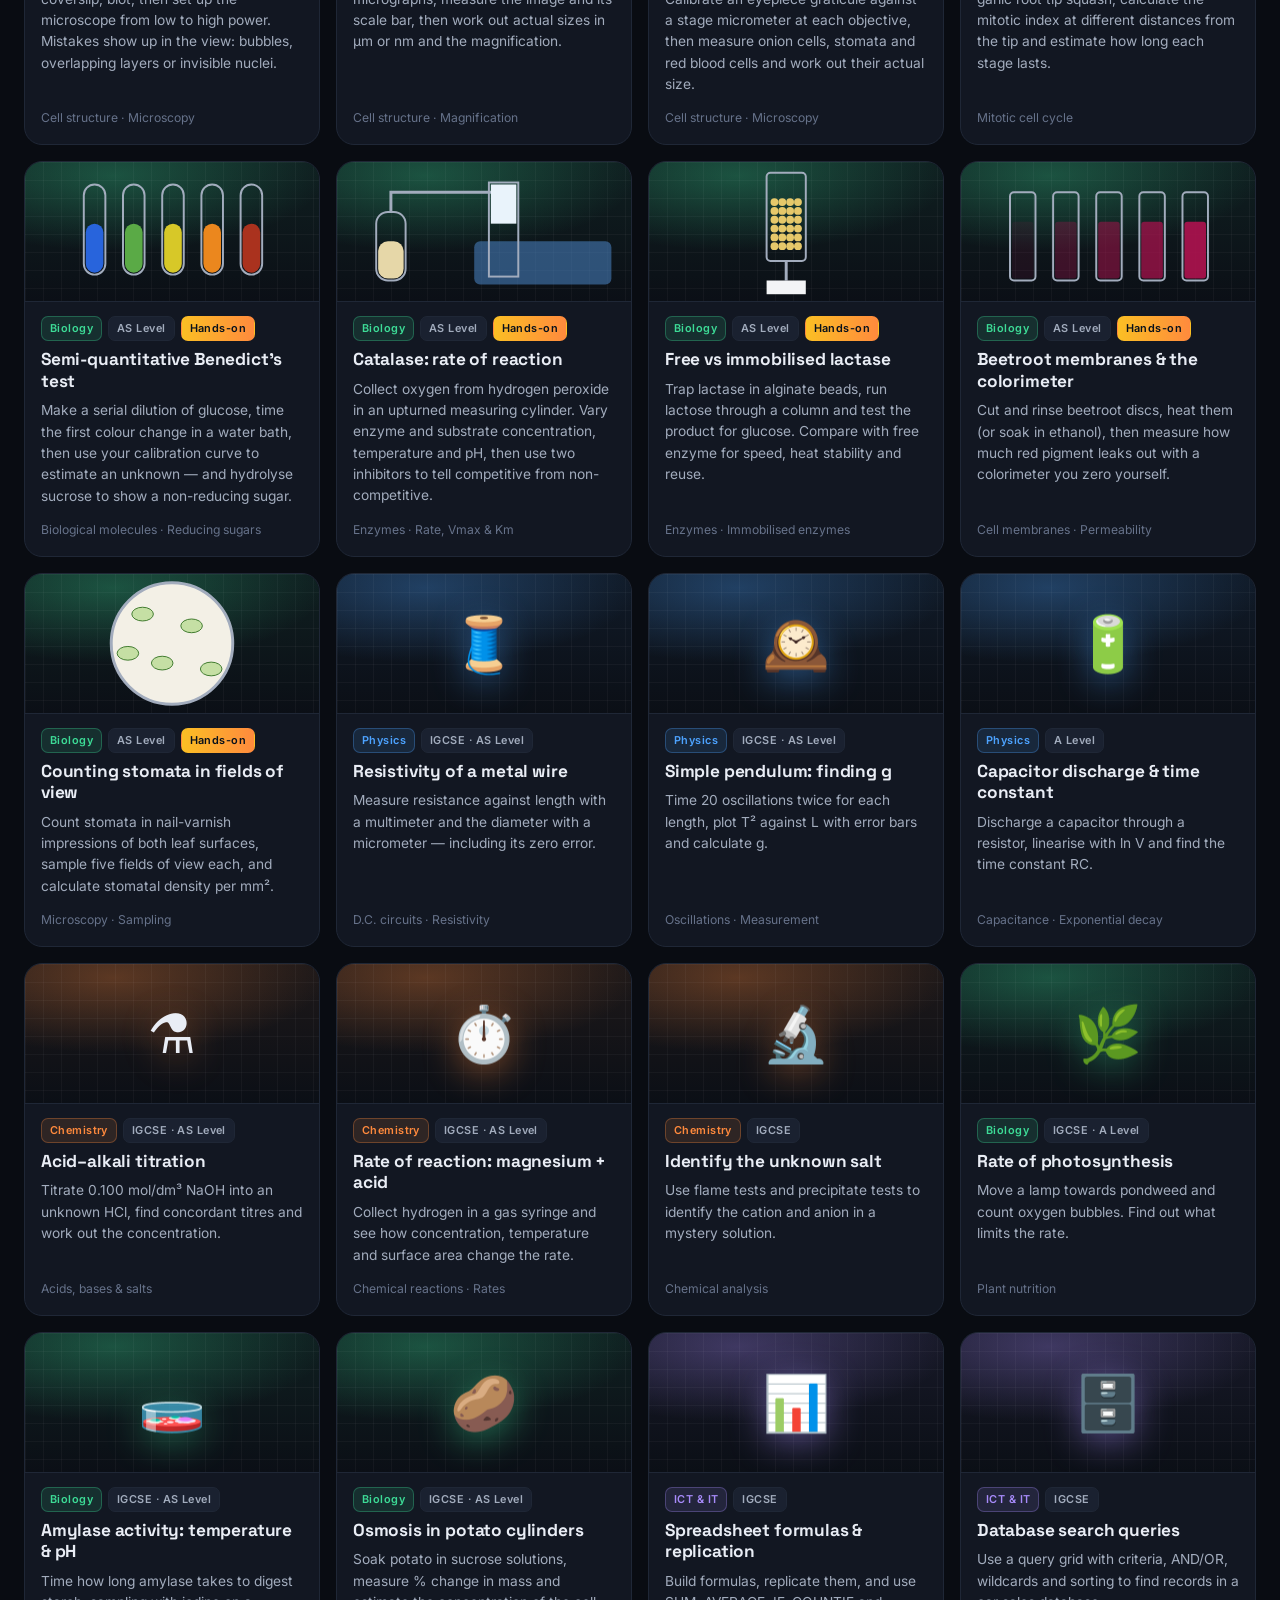
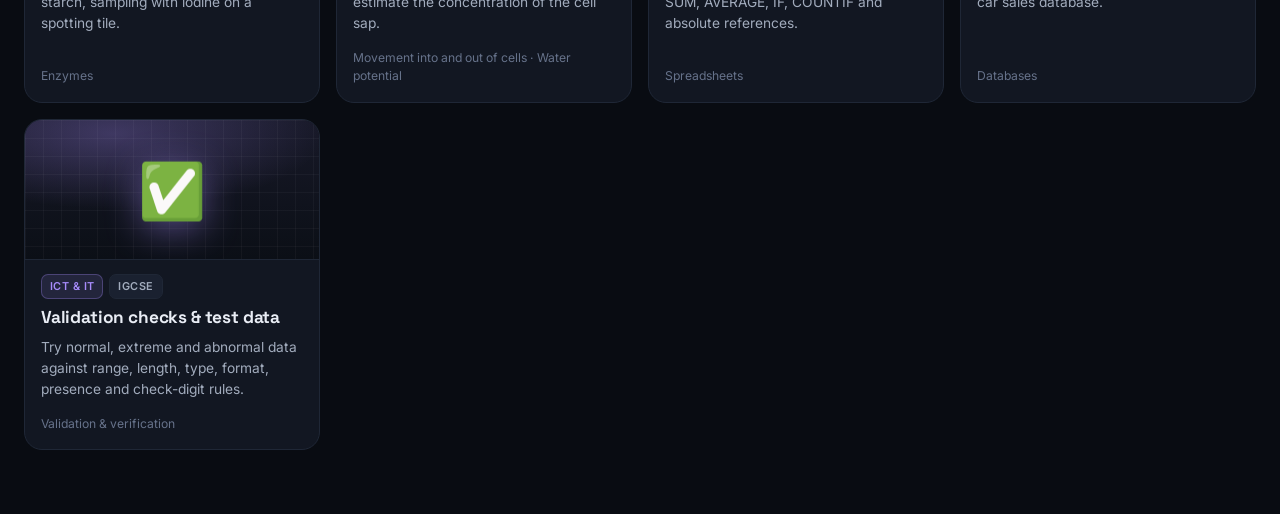
==== commit e3f3ca03: "Add four IGCSE 0625 practical contexts: small distances by multiples, conductors and insulators, lig" ====
--- a/index.html
+++ b/index.html
@@ -74,12 +74,6 @@
 <script src="sims/bio-as2.js"></script>
 <script src="sims/bio-as3.js"></script>
 <script src="sims/bio-as4.js"></script>
-<script src="sims/bio-ig1.js"></script>
-<script src="sims/bio-ig2.js"></script>
-<script src="sims/bio-ig3.js"></script>
-<script src="sims/bio-ig4.js"></script>
-<script src="sims/bio-a1.js"></script>
-<script src="sims/bio-a2.js"></script>
 <script src="sims/ict.js"></script>
 <script>Lab.start();</script>
 </body>
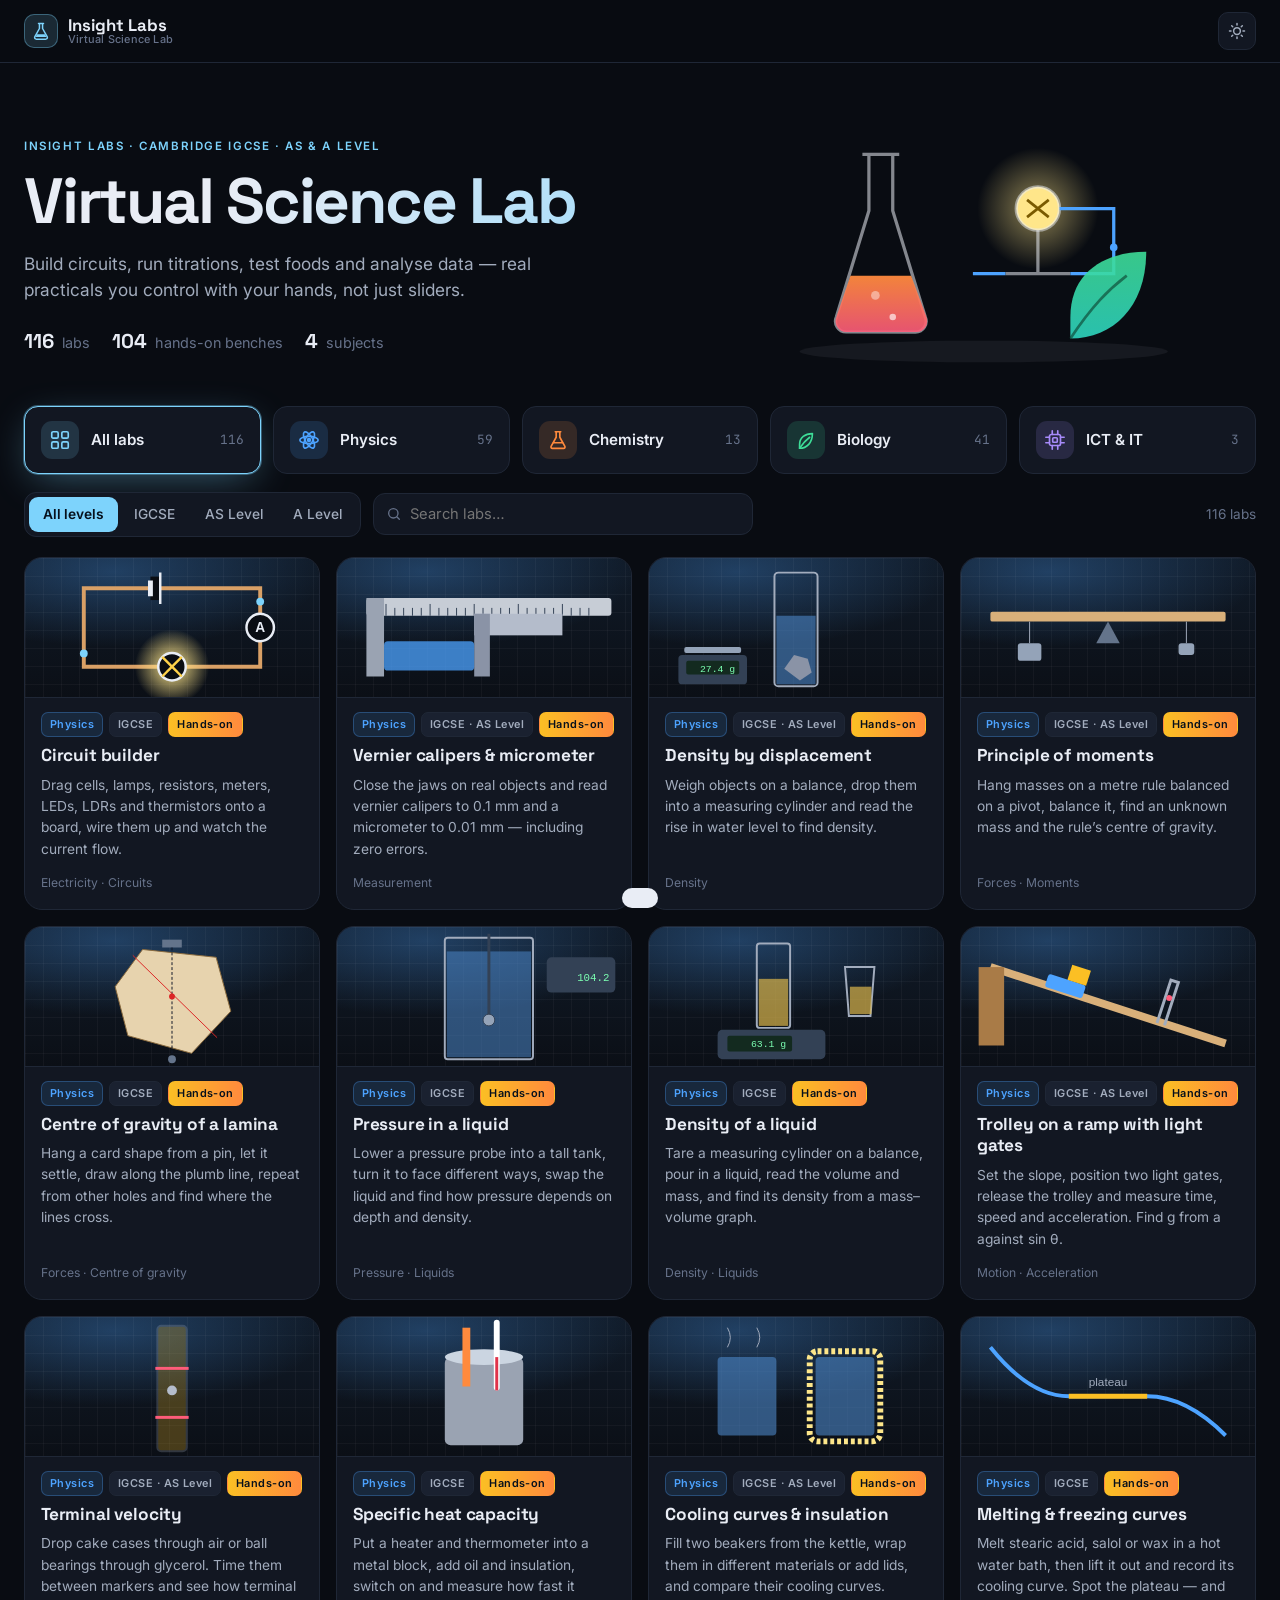
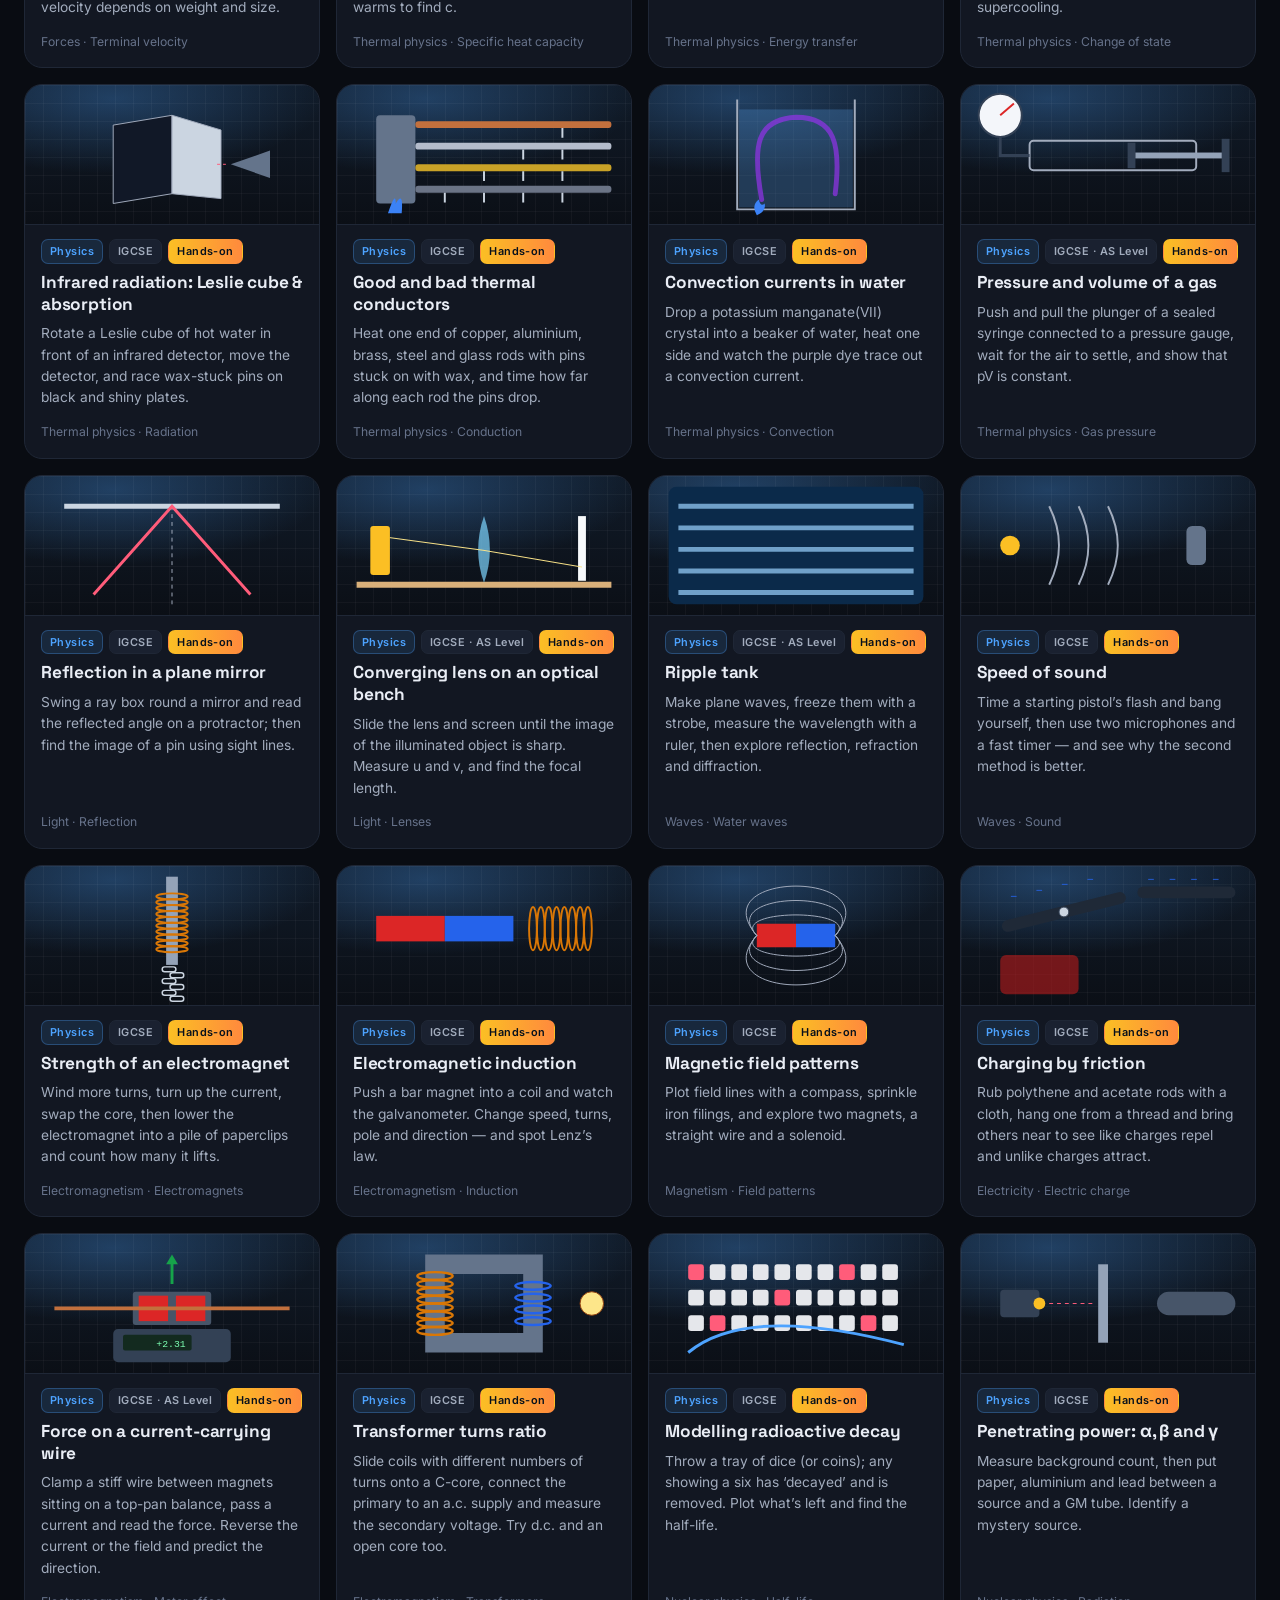
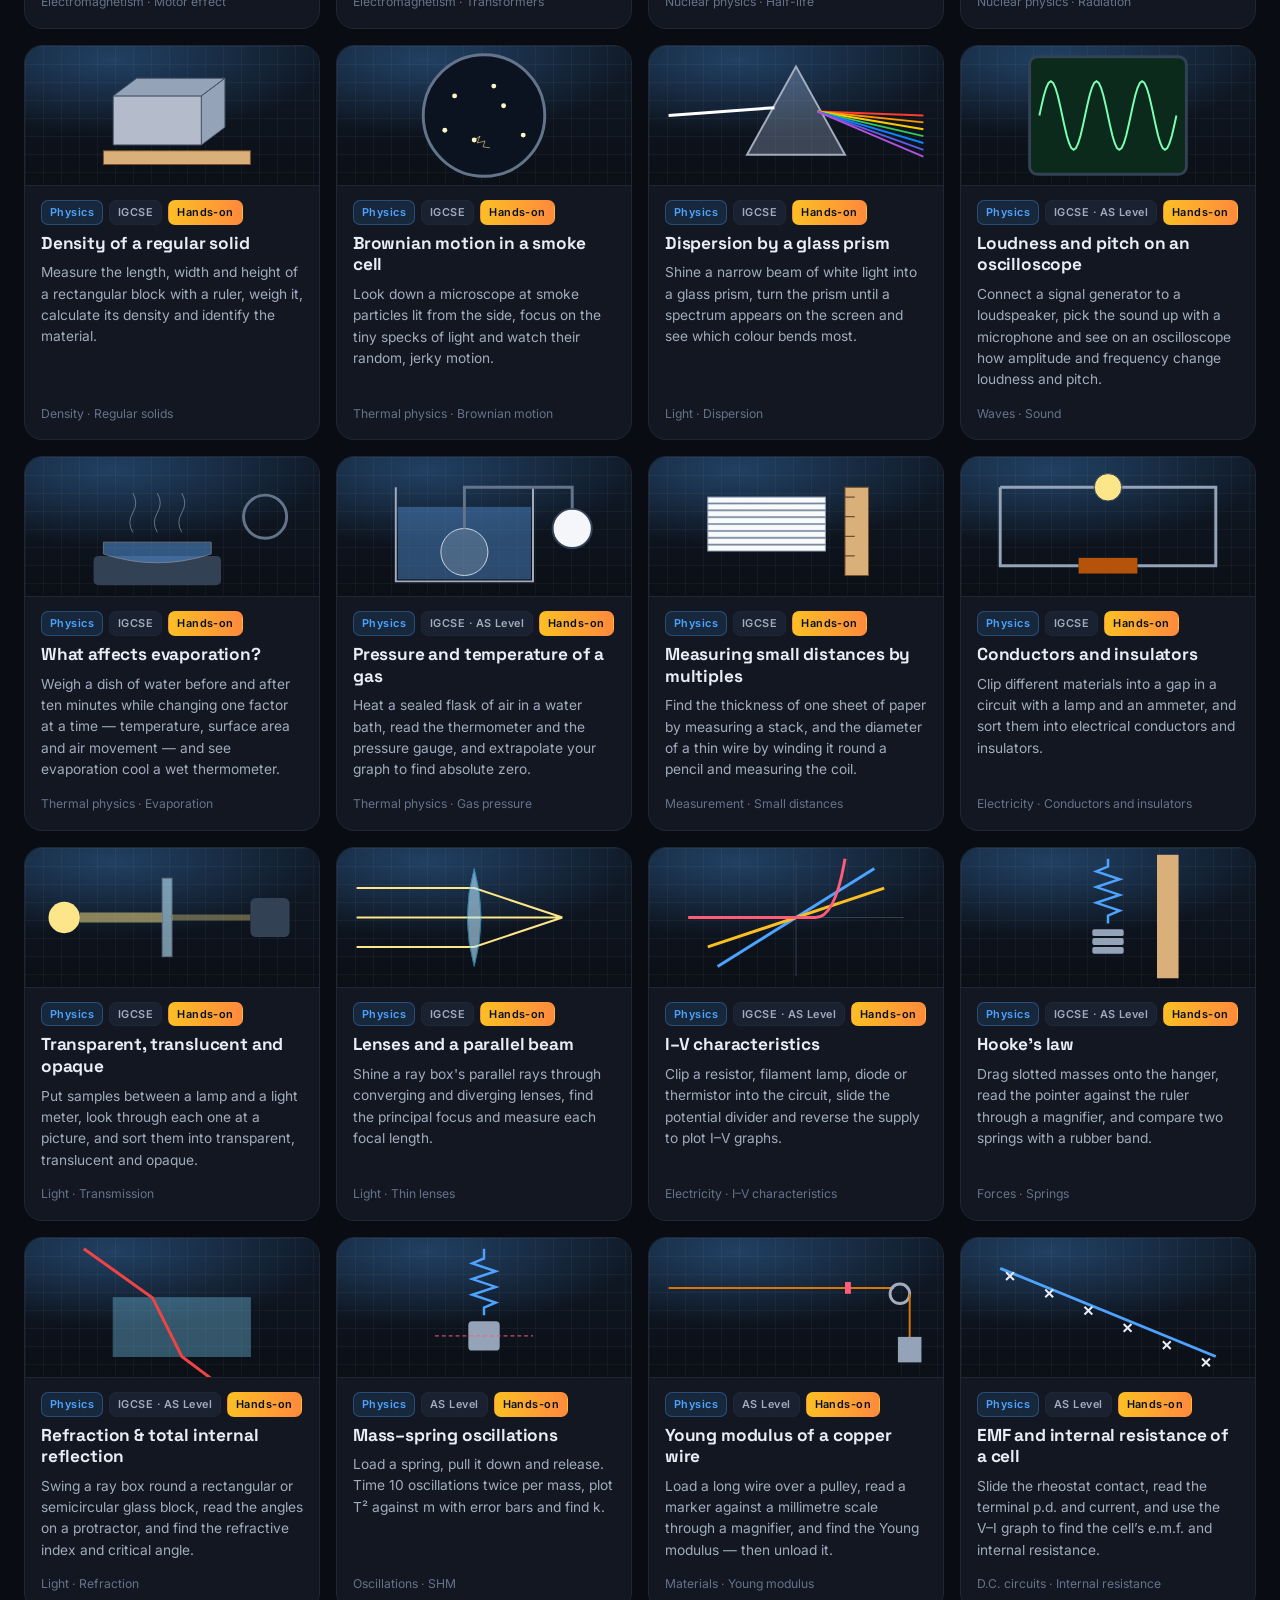
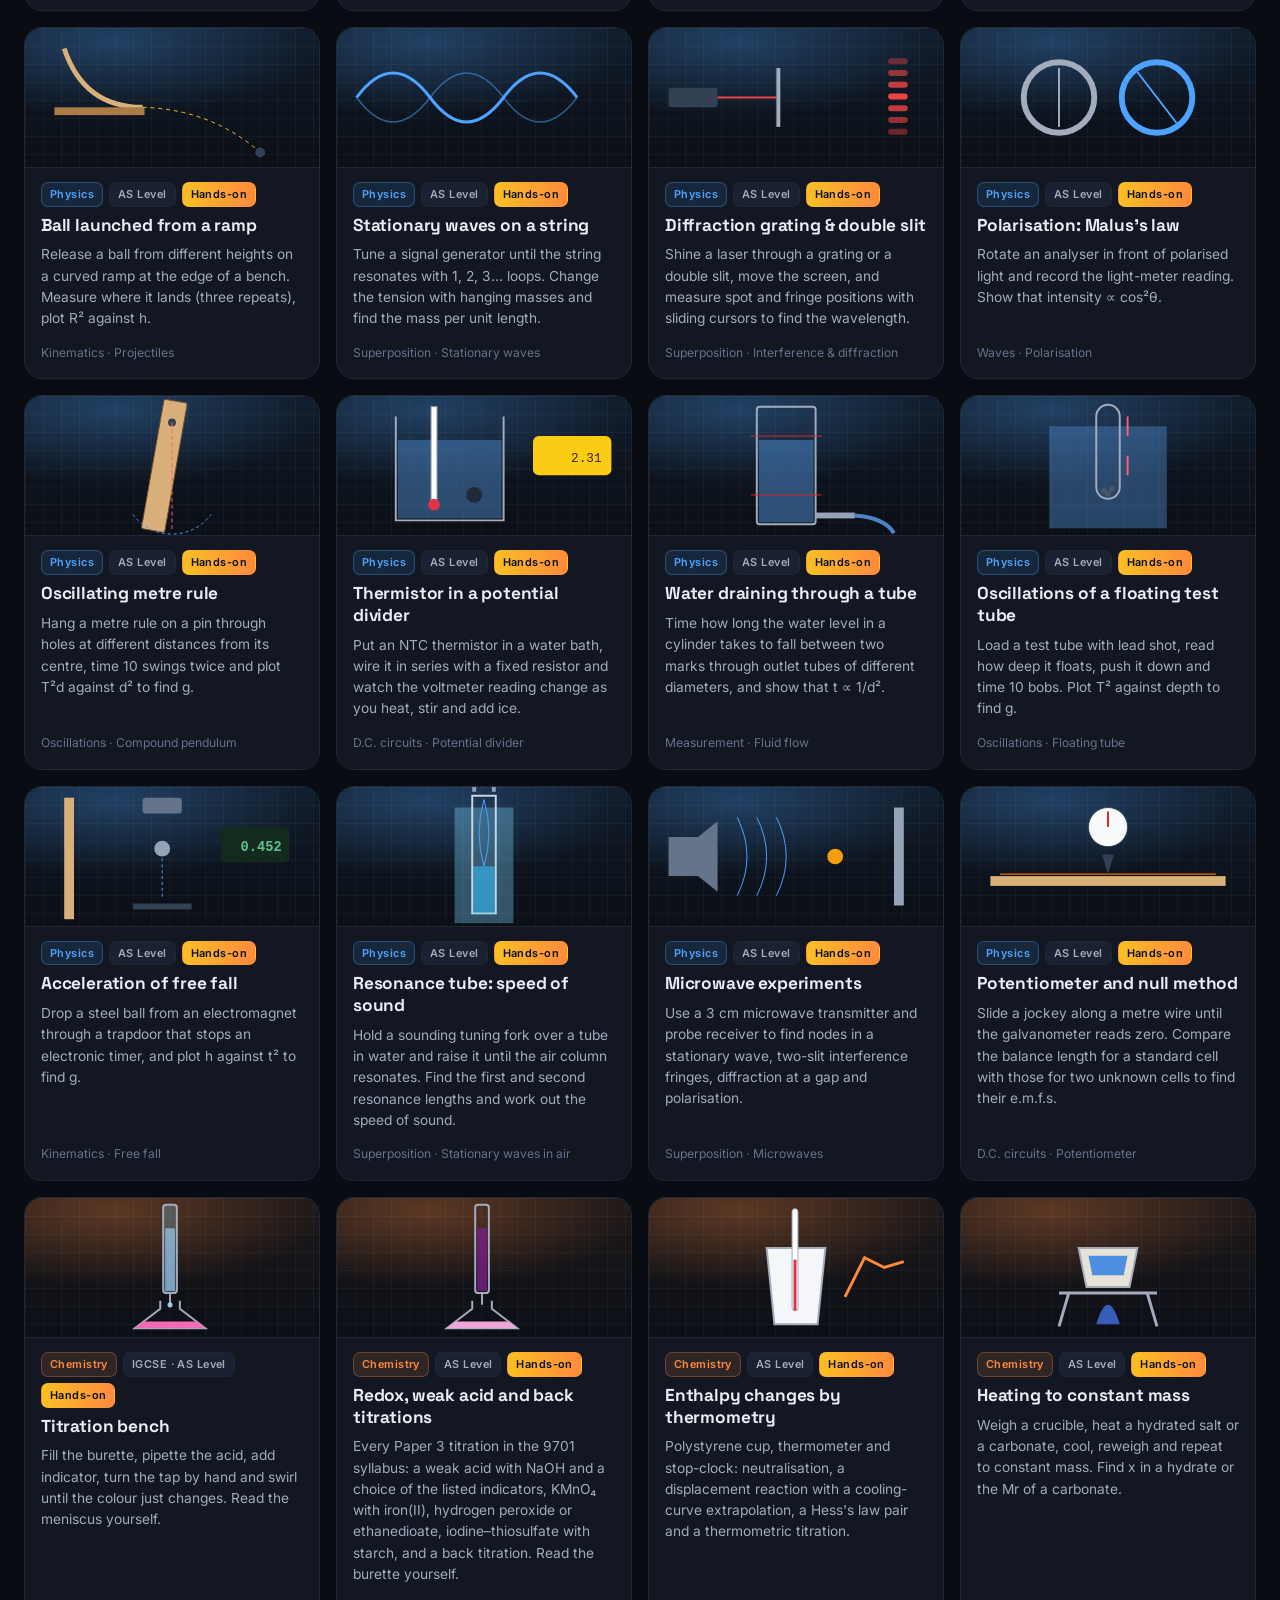
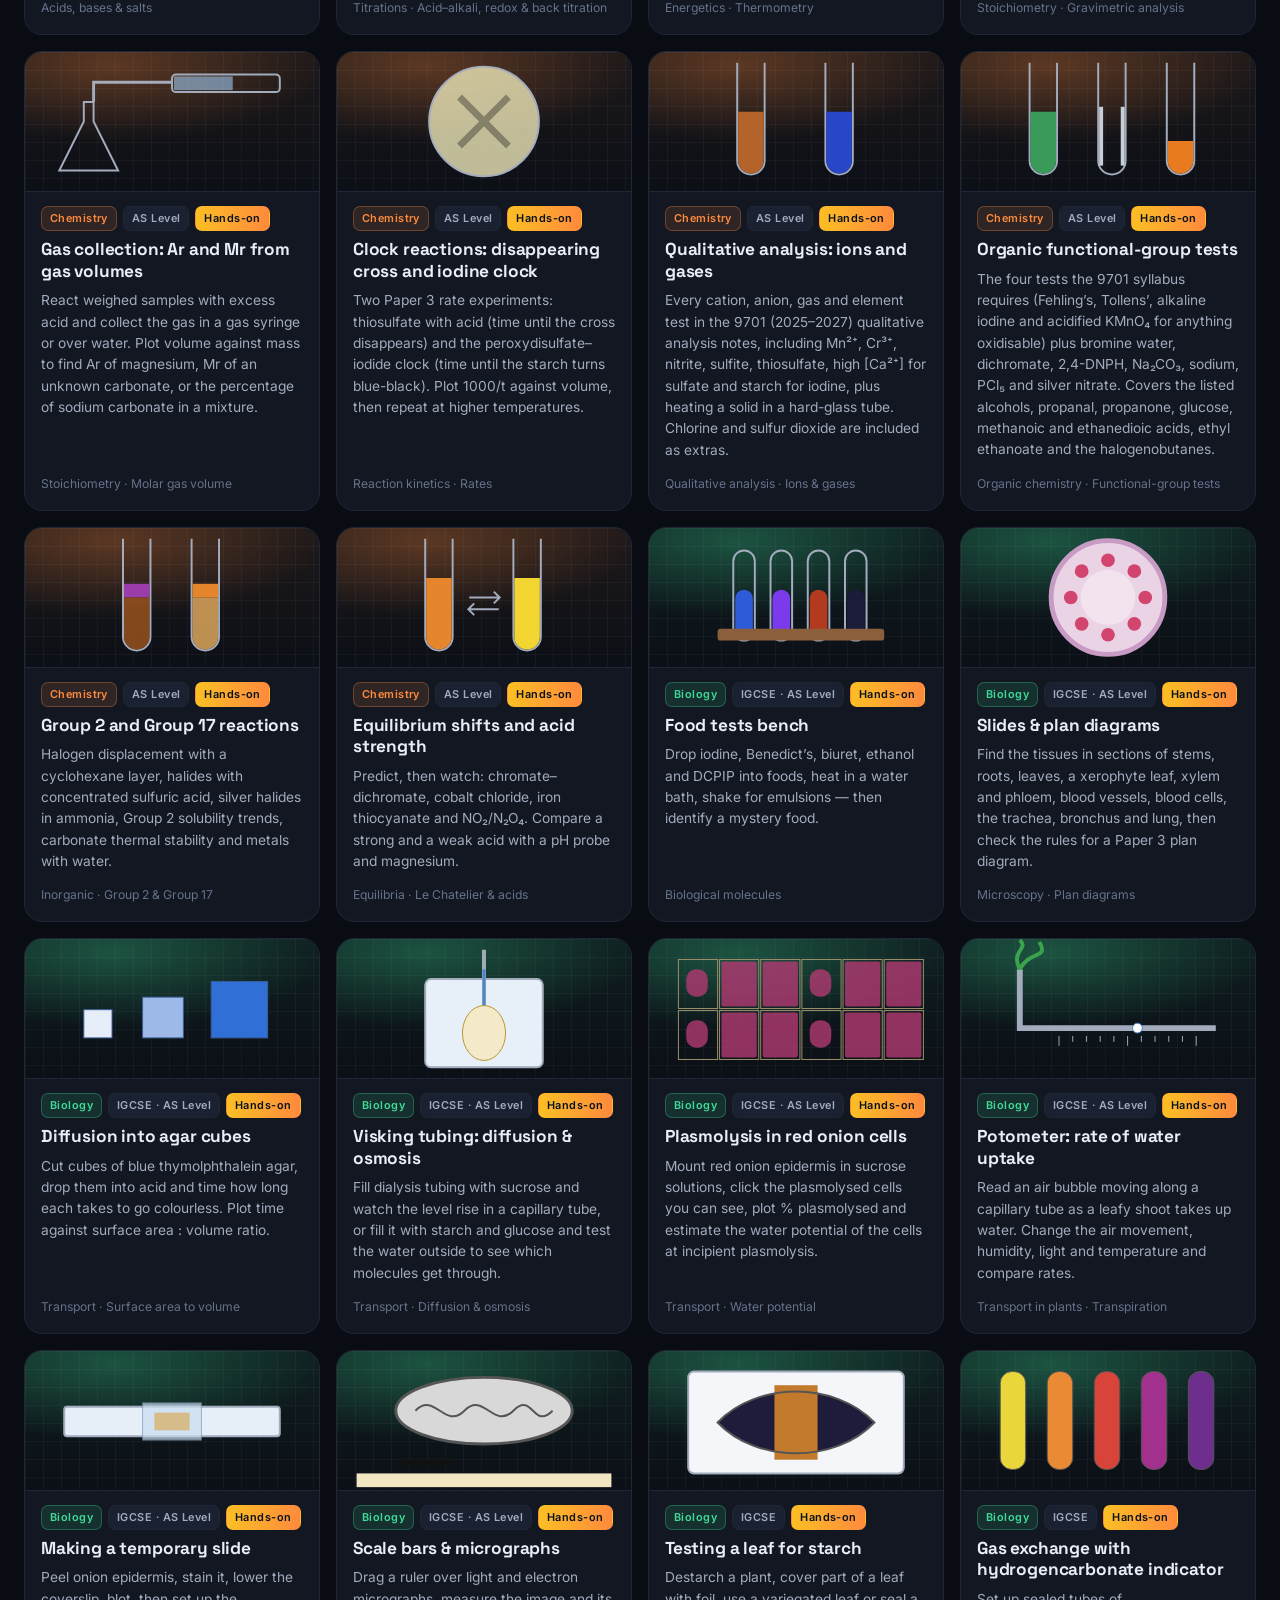
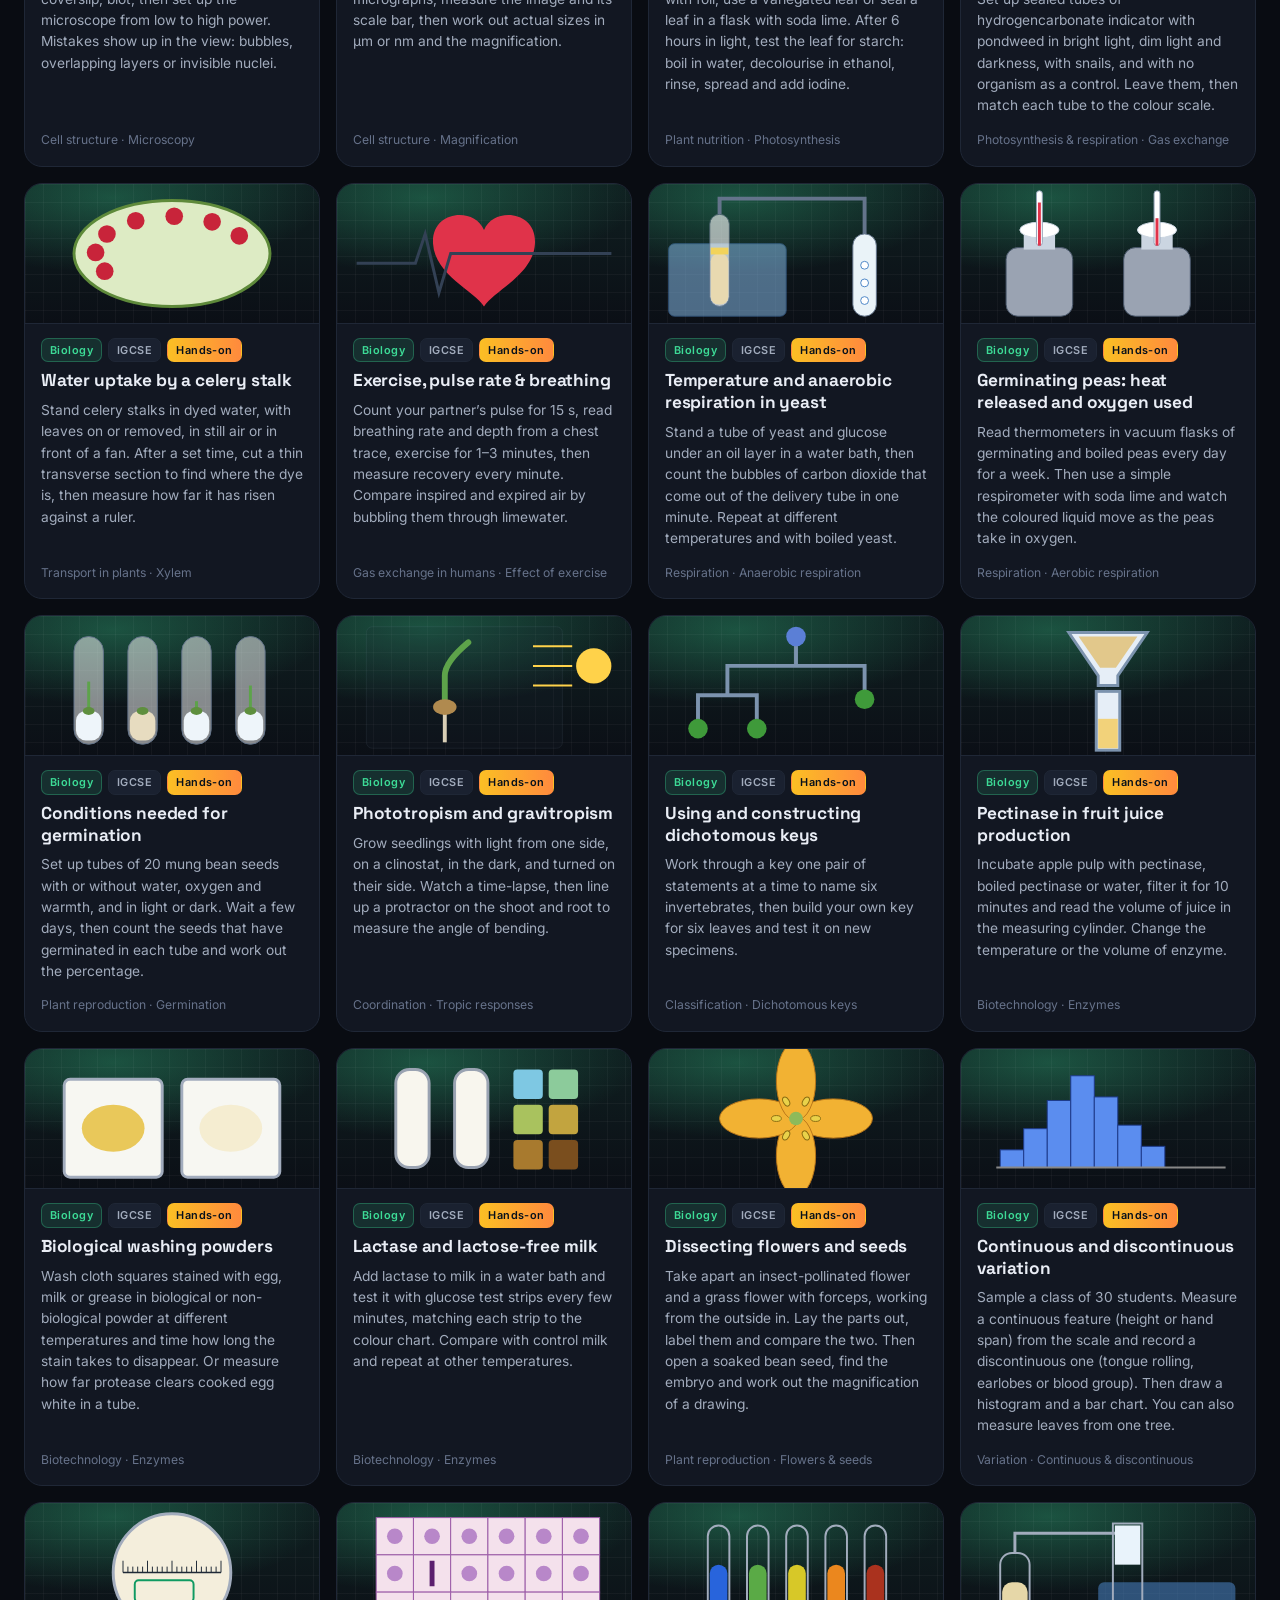
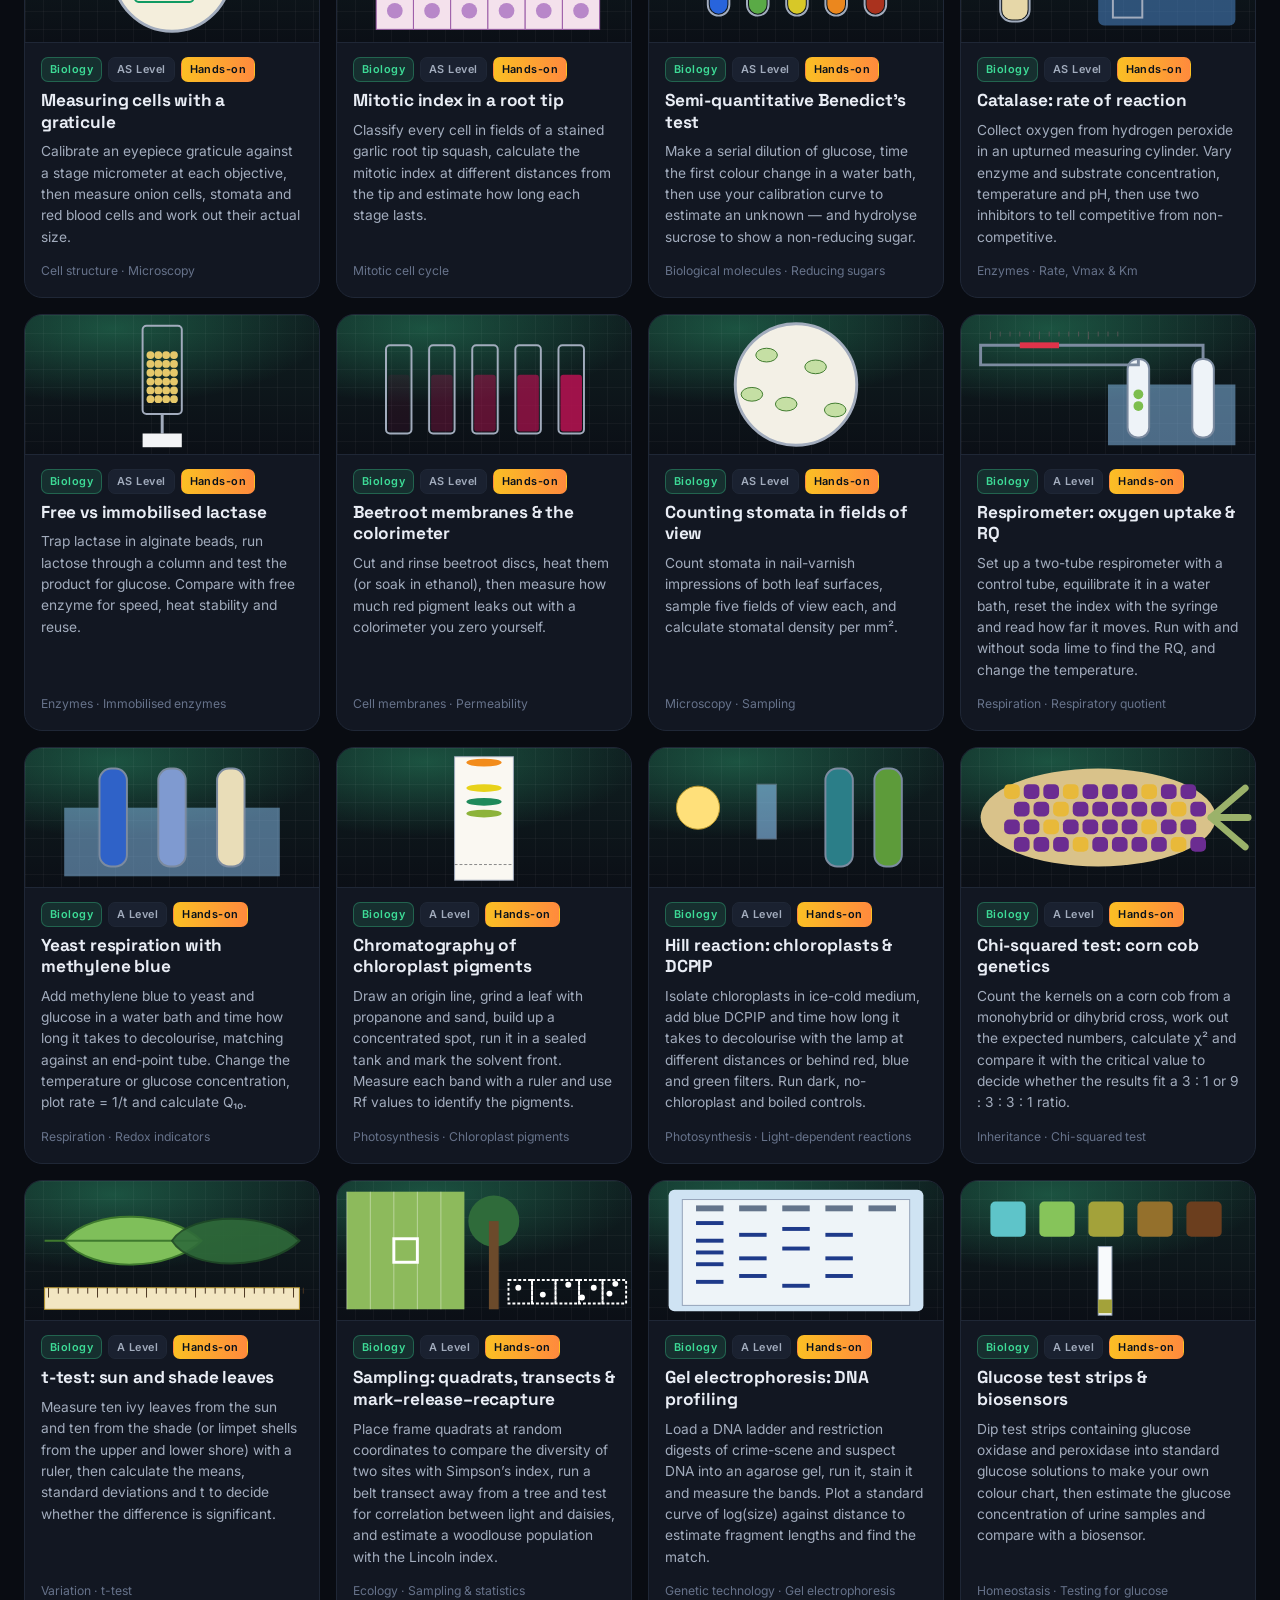
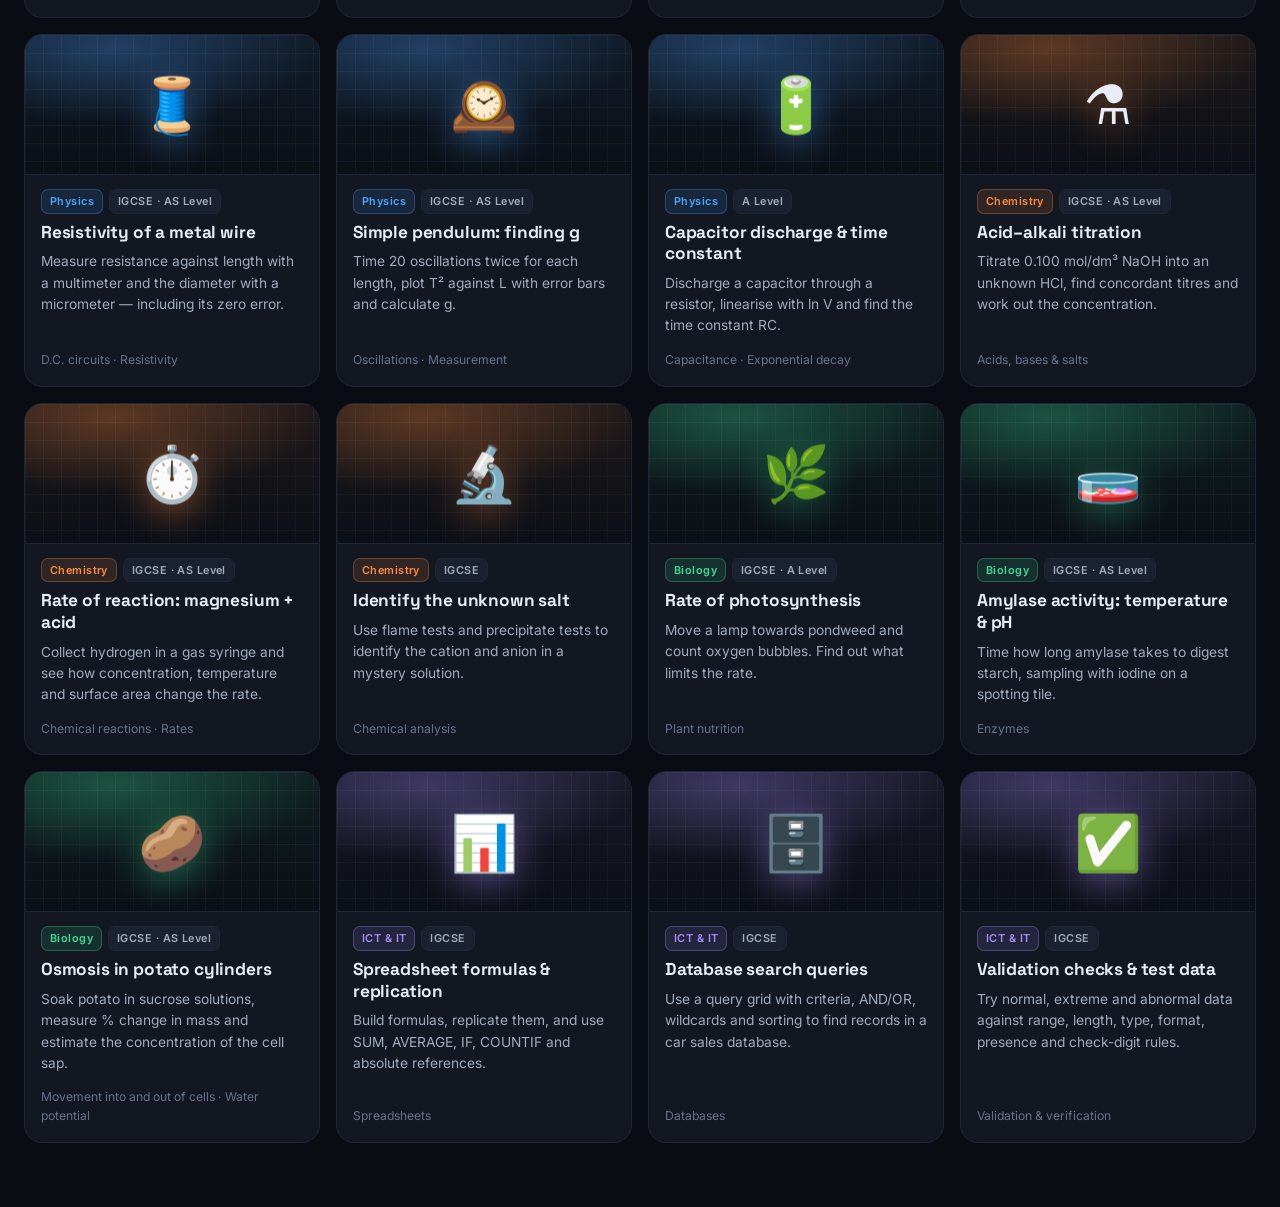
==== commit fd4ea5f8: "Merge pull request #11 from PolaMahmud/claude/project-thread-icar9i Biology: full IGCSE 0610 and A L" ====
--- a/index.html
+++ b/index.html
@@ -74,6 +74,12 @@
 <script src="sims/bio-as2.js"></script>
 <script src="sims/bio-as3.js"></script>
 <script src="sims/bio-as4.js"></script>
+<script src="sims/bio-ig1.js"></script>
+<script src="sims/bio-ig2.js"></script>
+<script src="sims/bio-ig3.js"></script>
+<script src="sims/bio-ig4.js"></script>
+<script src="sims/bio-a1.js"></script>
+<script src="sims/bio-a2.js"></script>
 <script src="sims/ict.js"></script>
 <script>Lab.start();</script>
 </body>
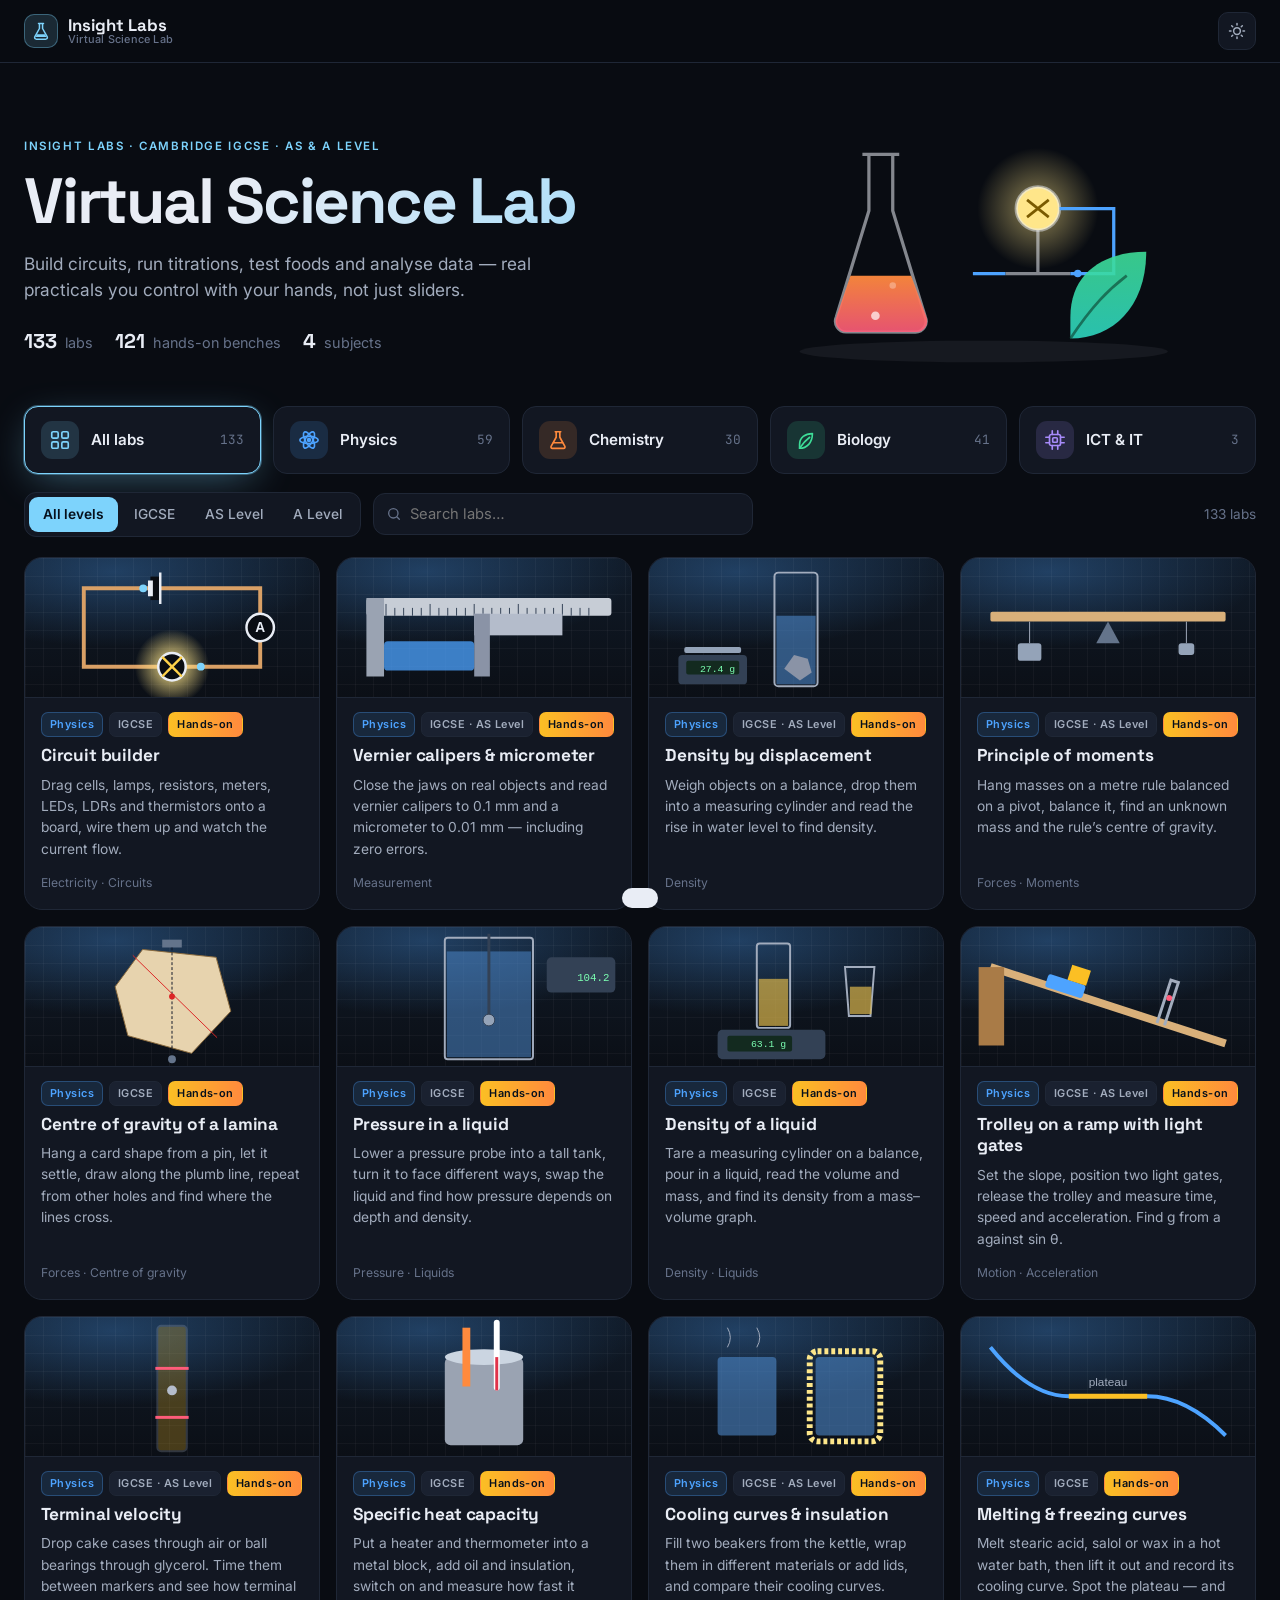
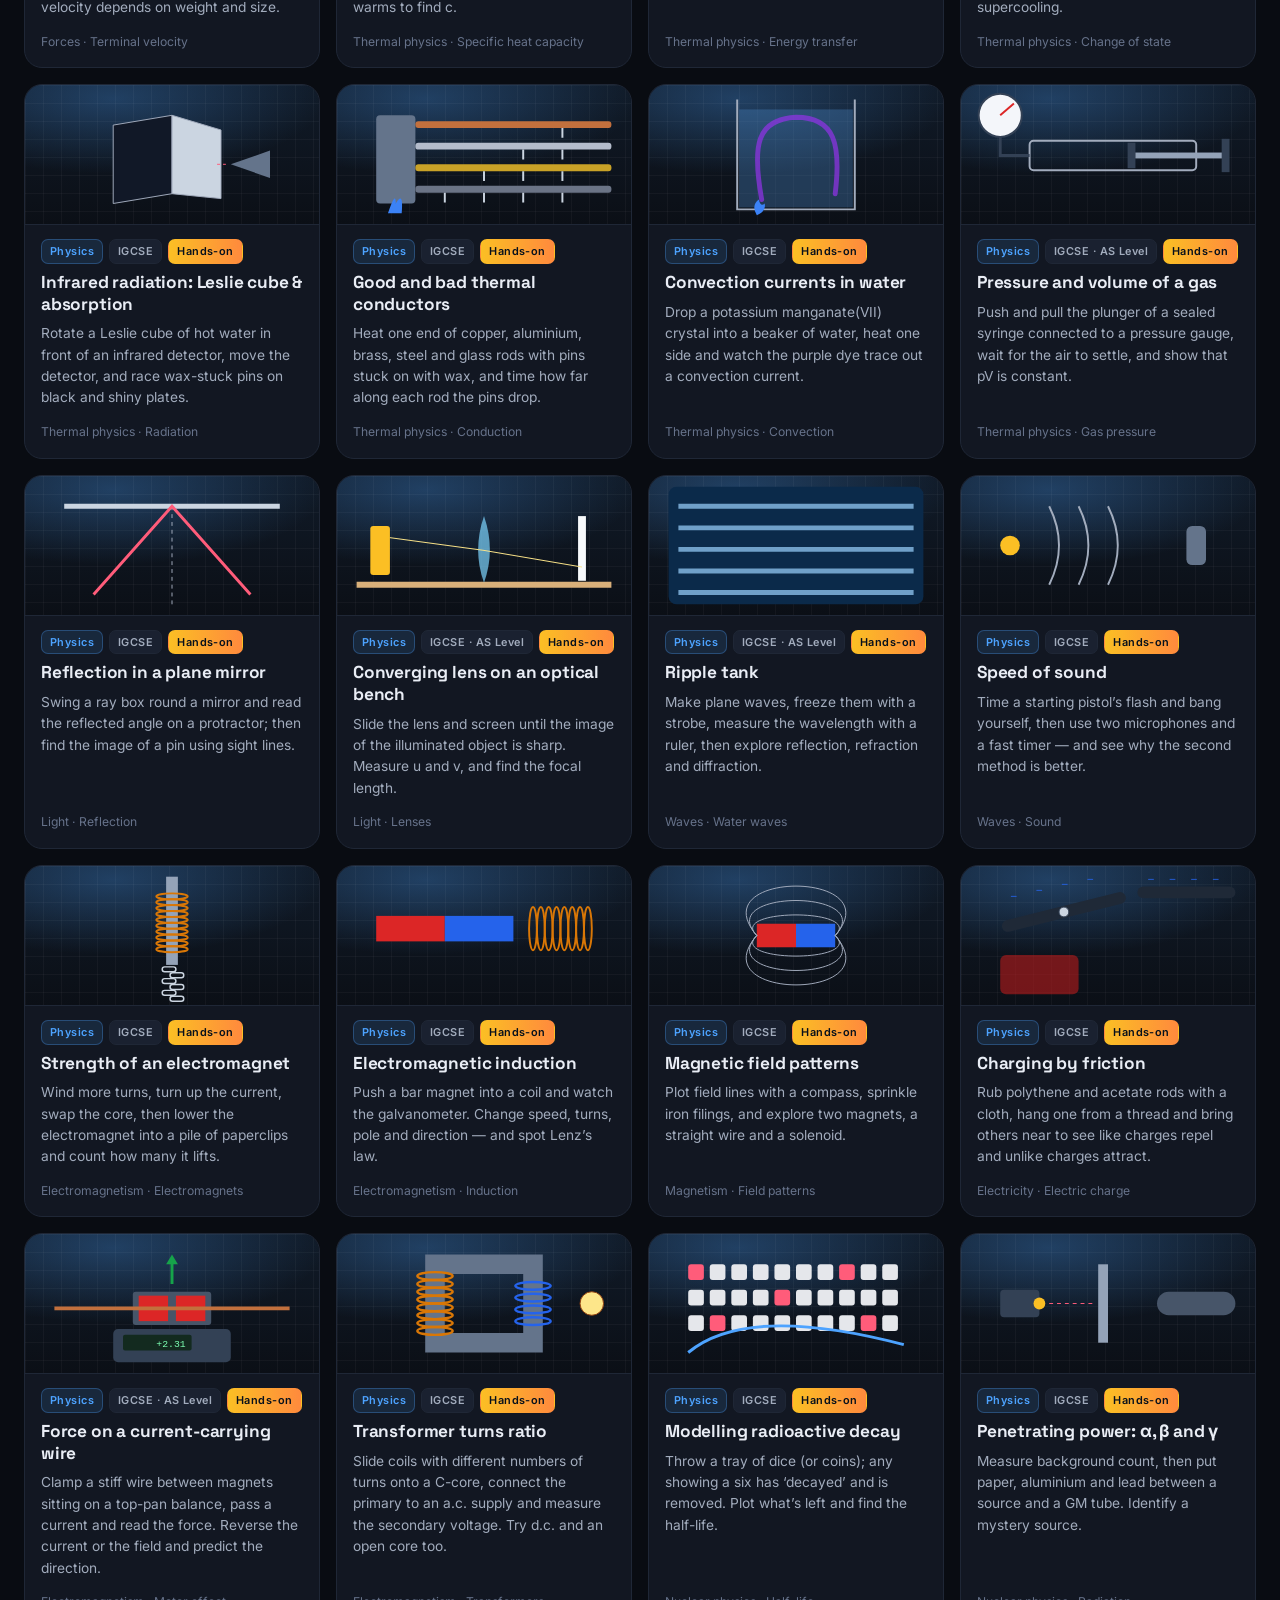
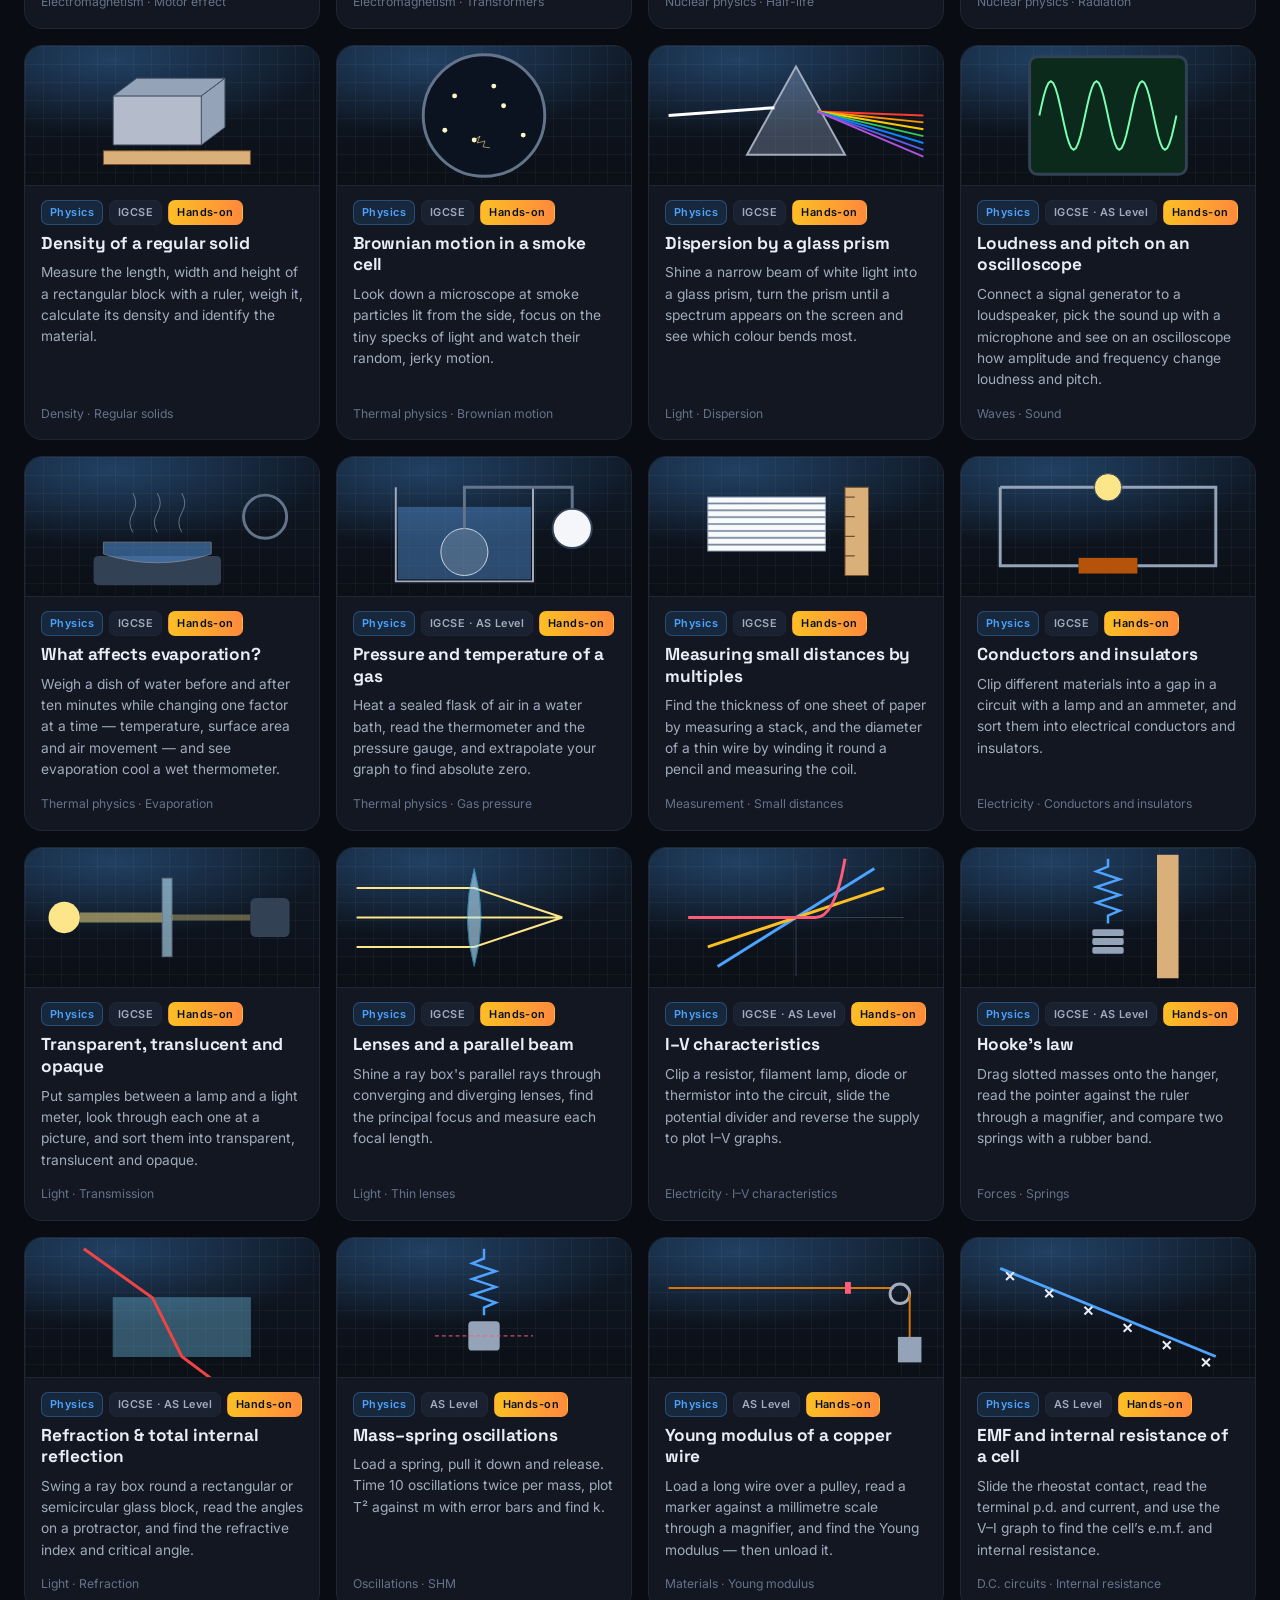
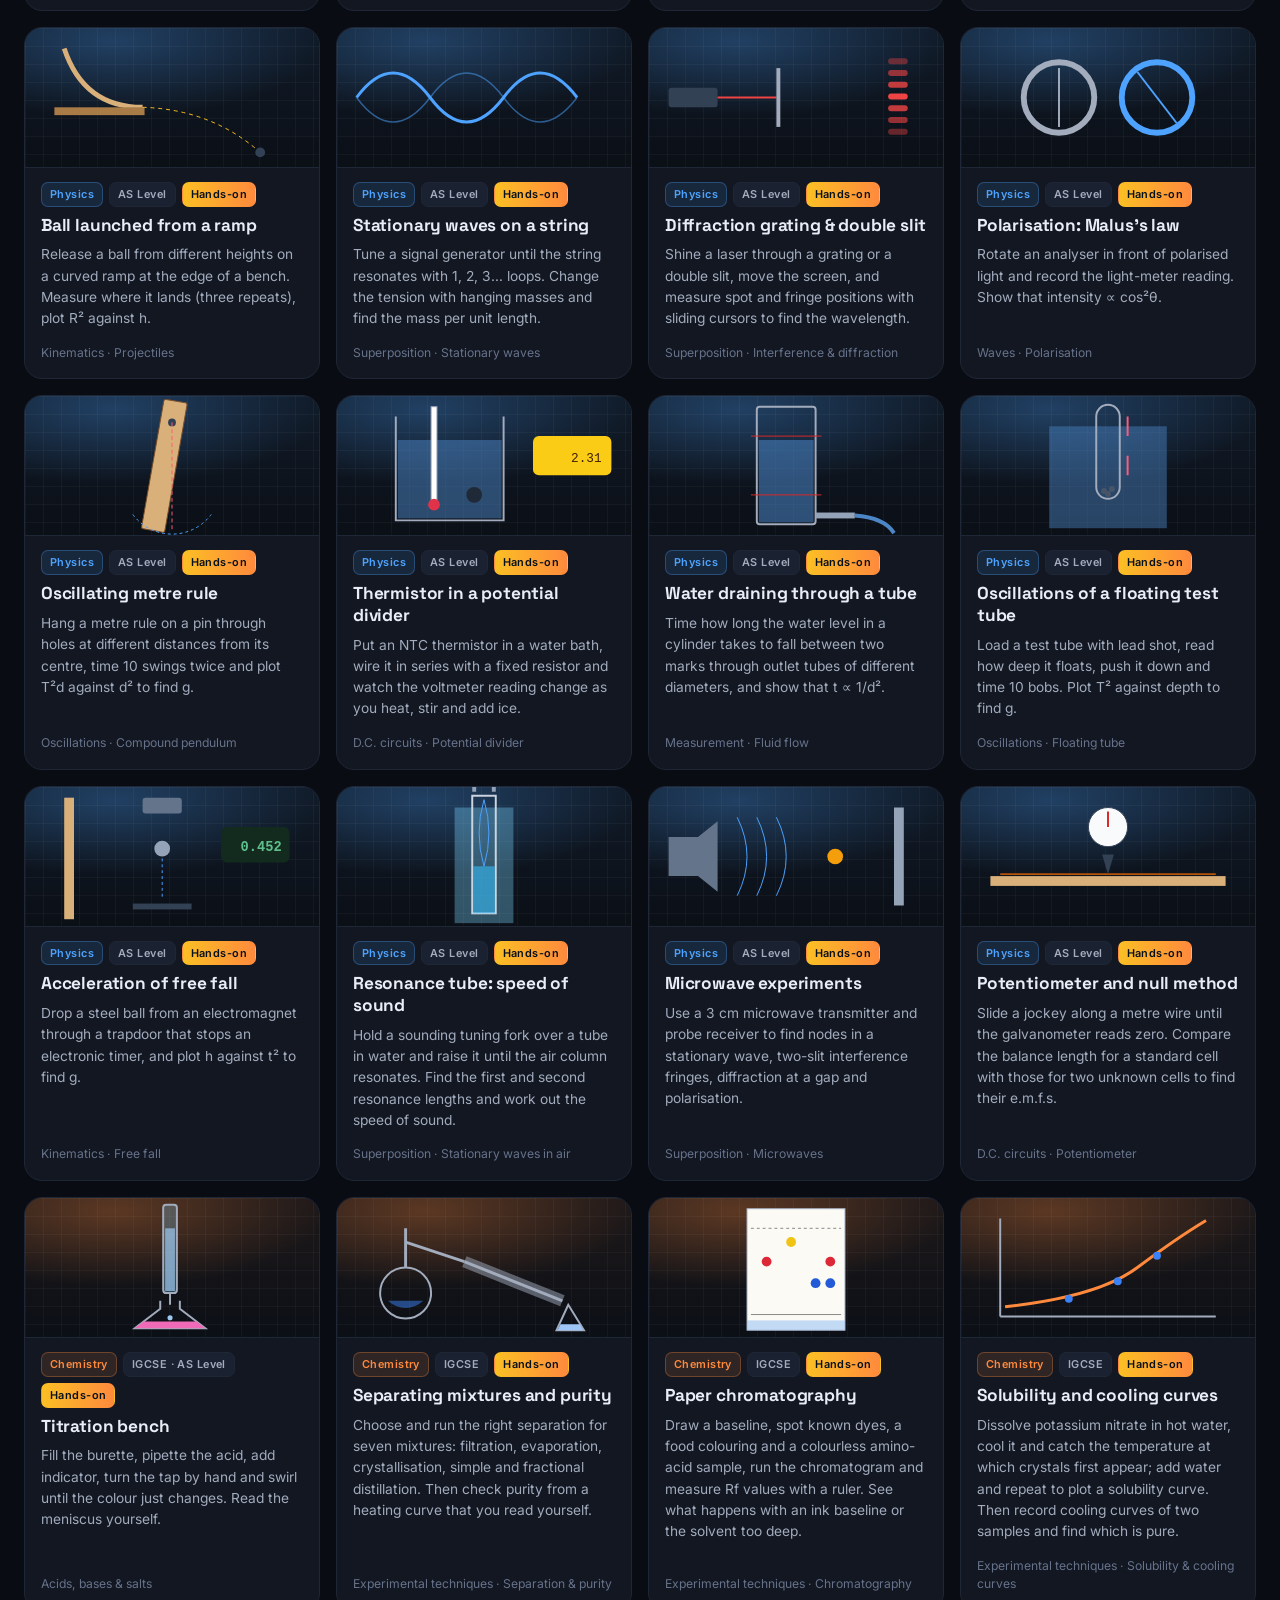
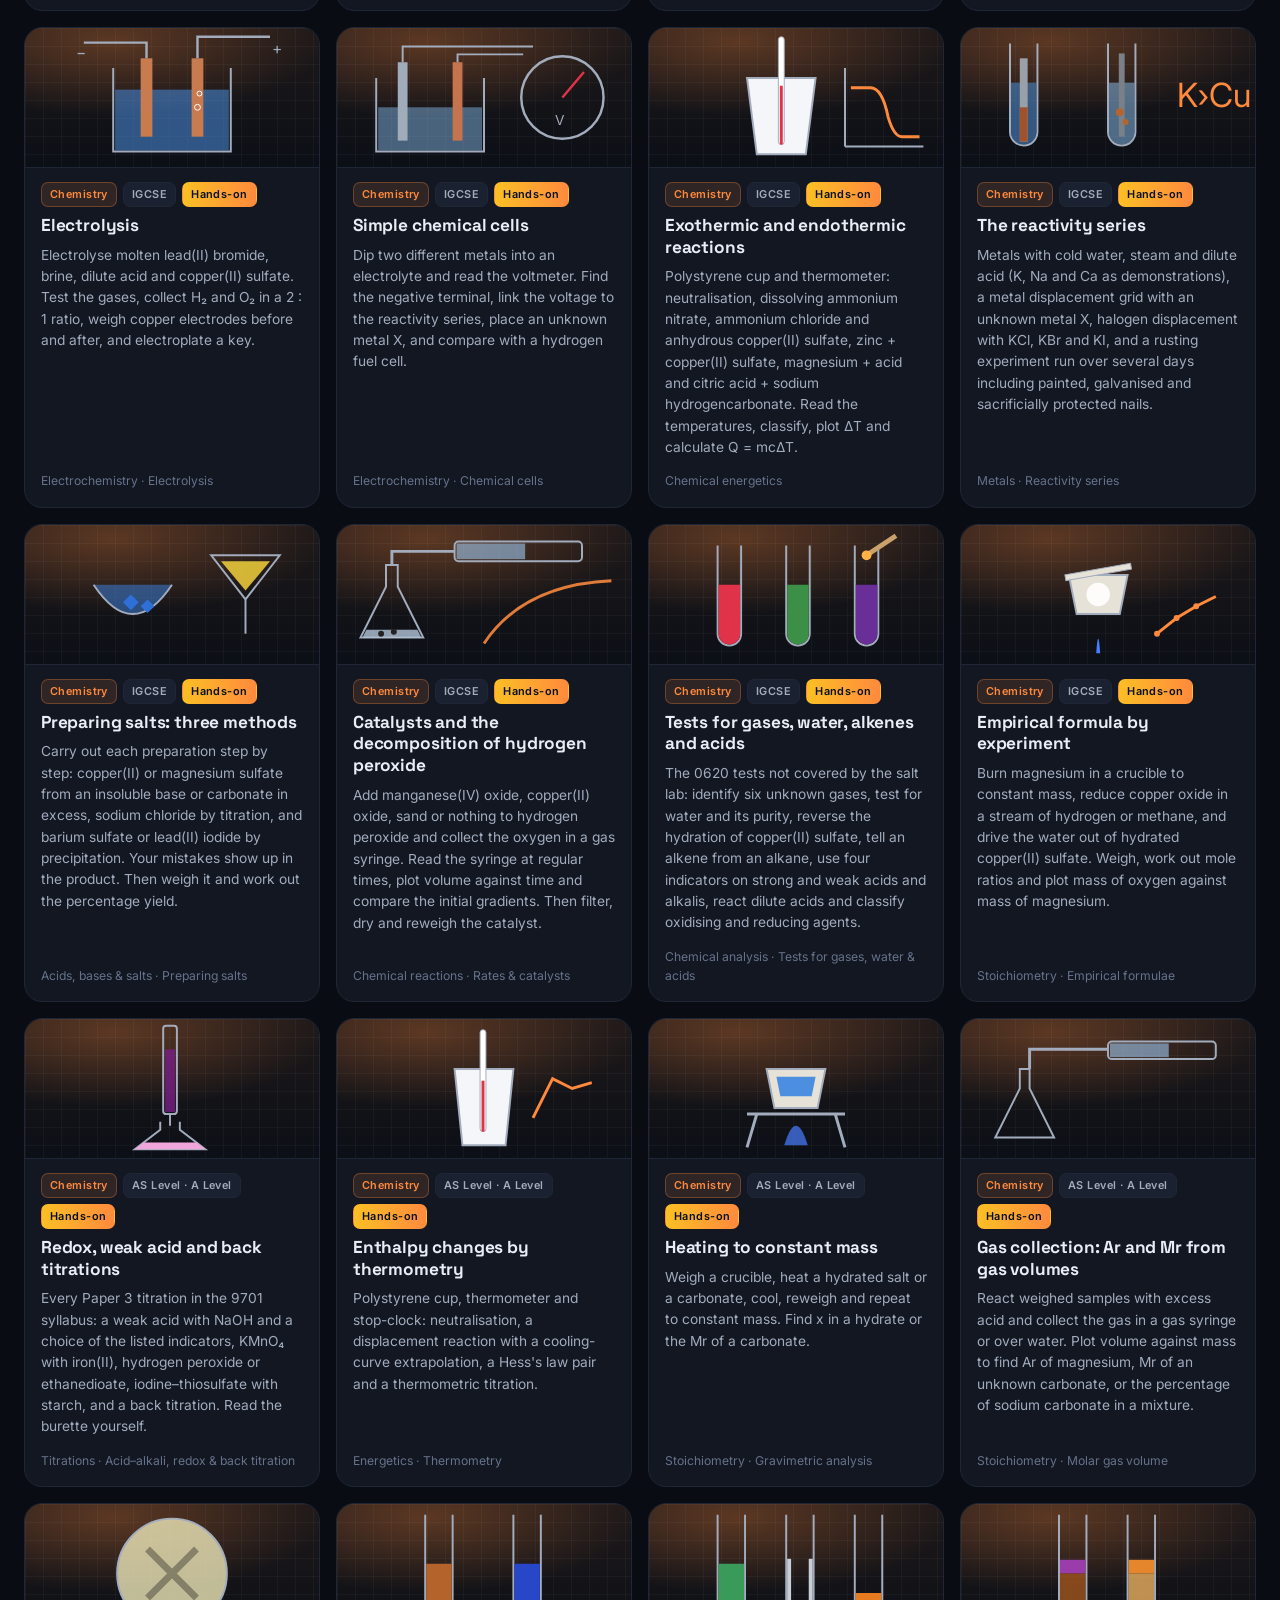
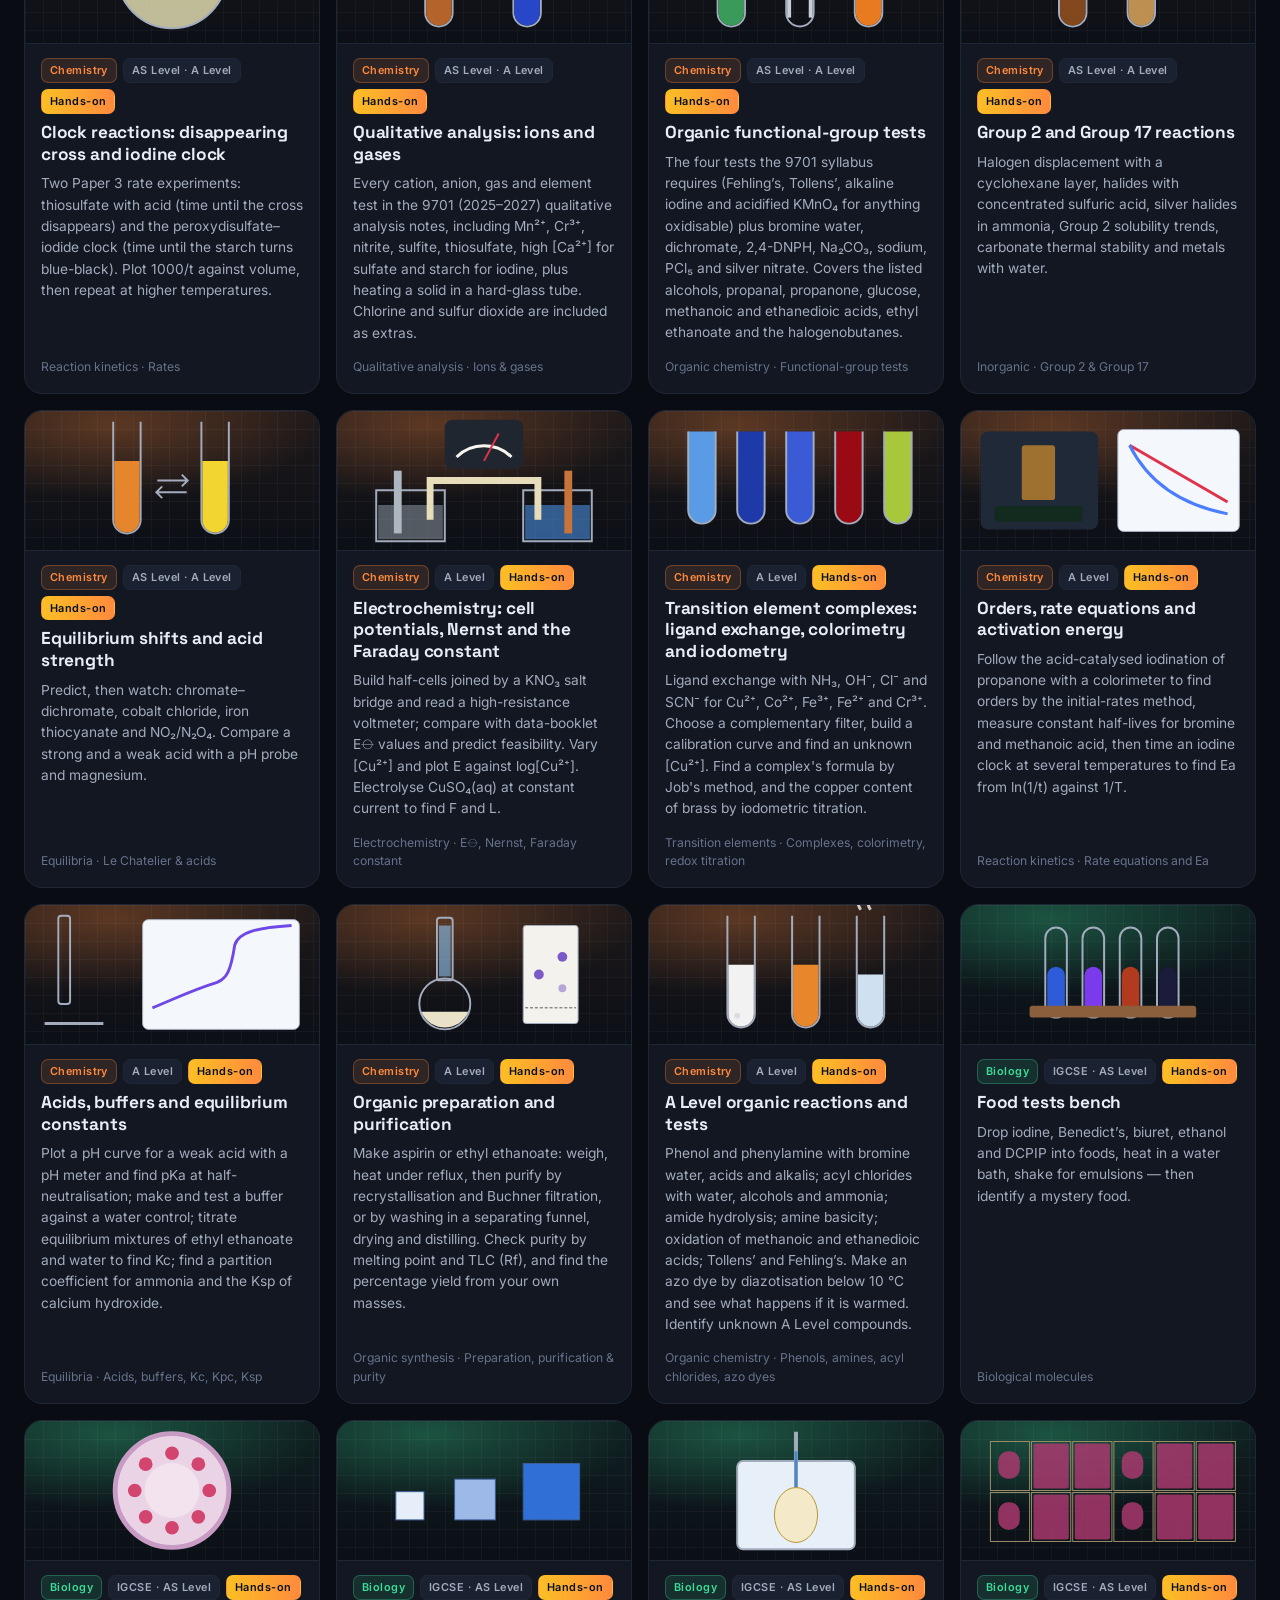
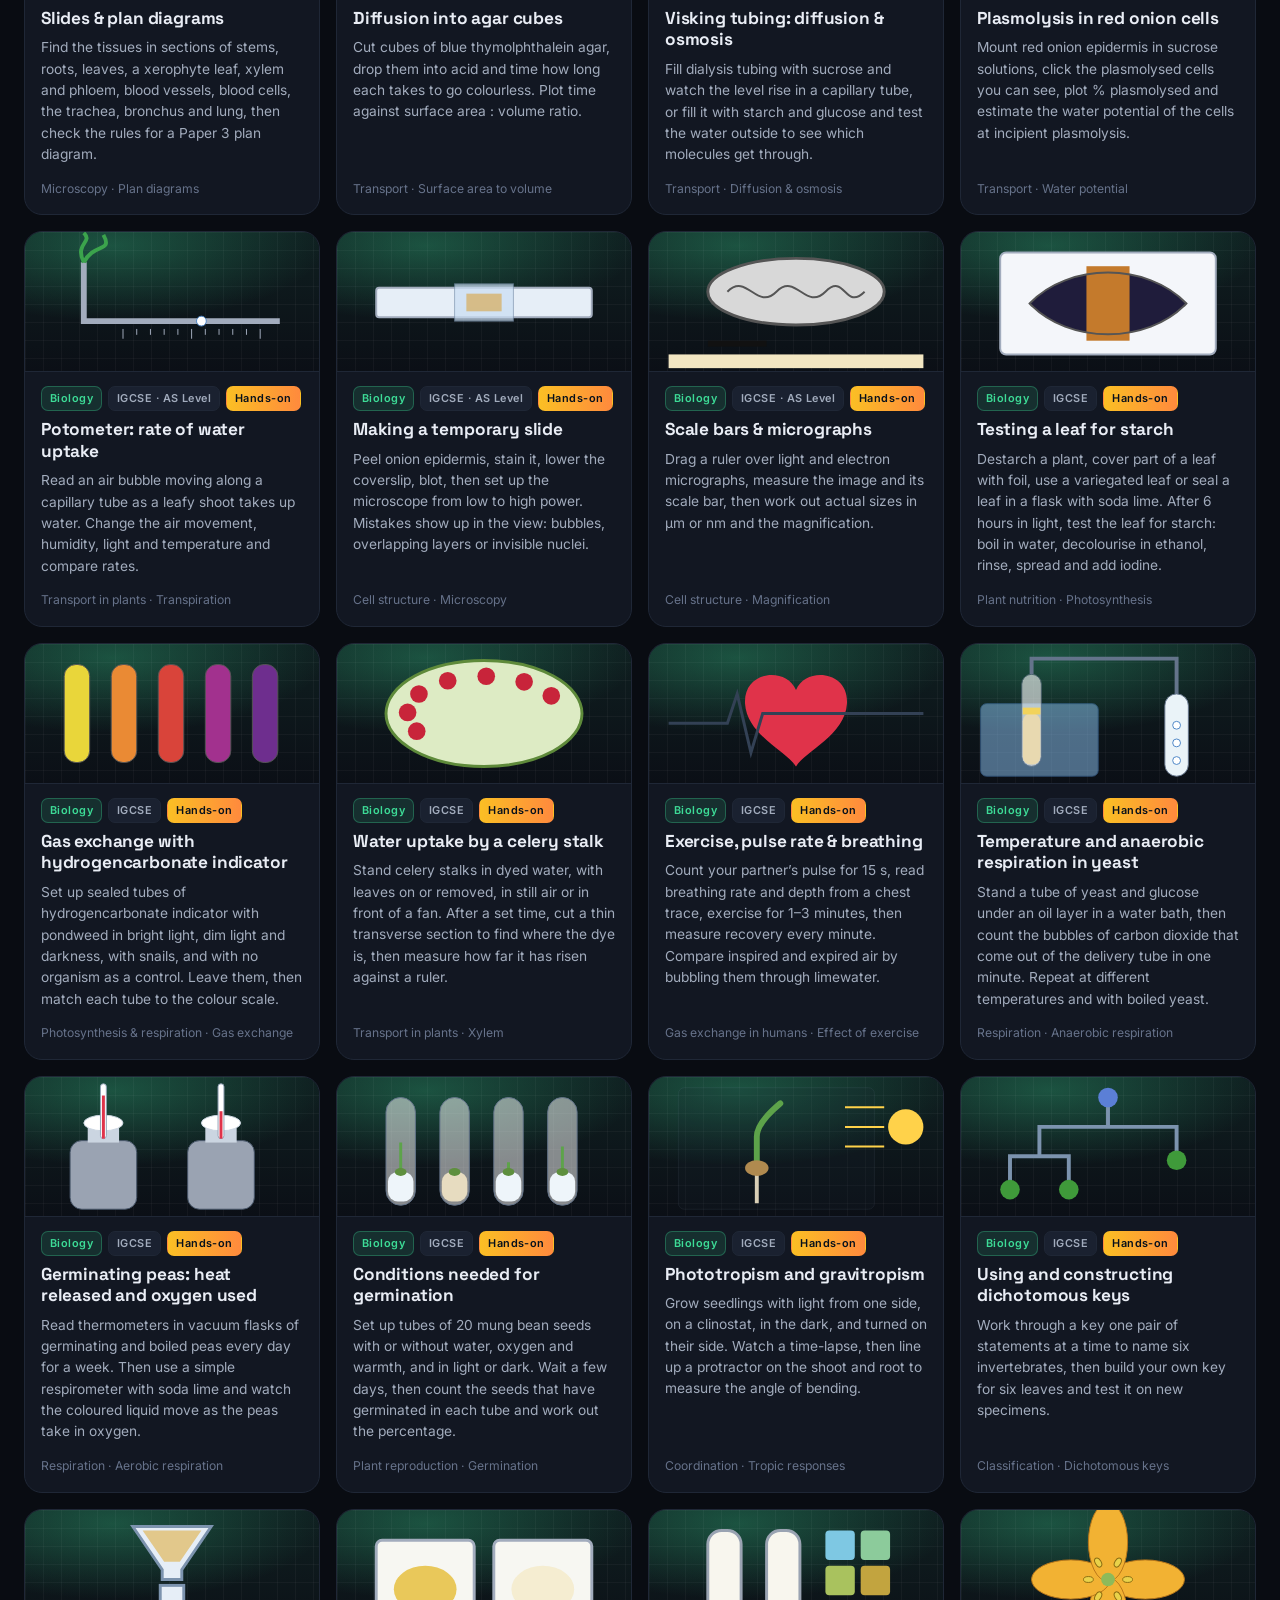
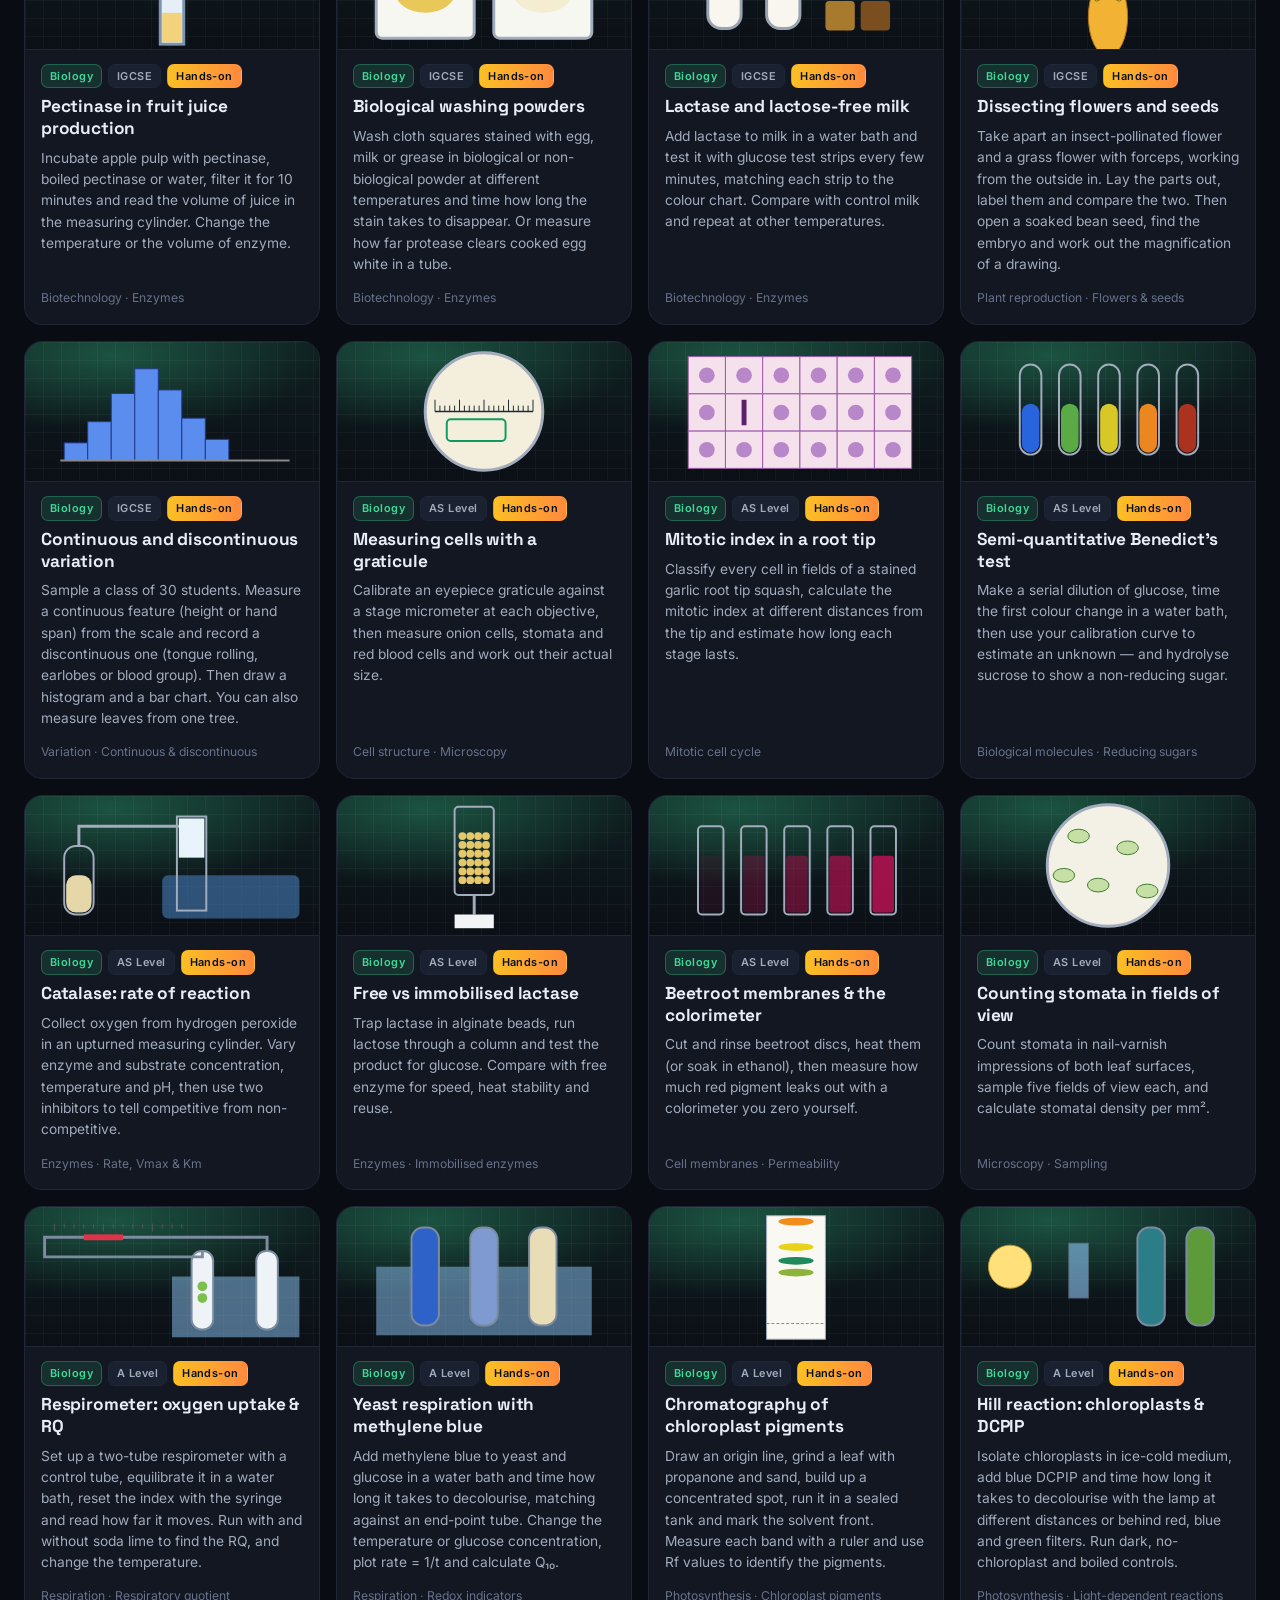
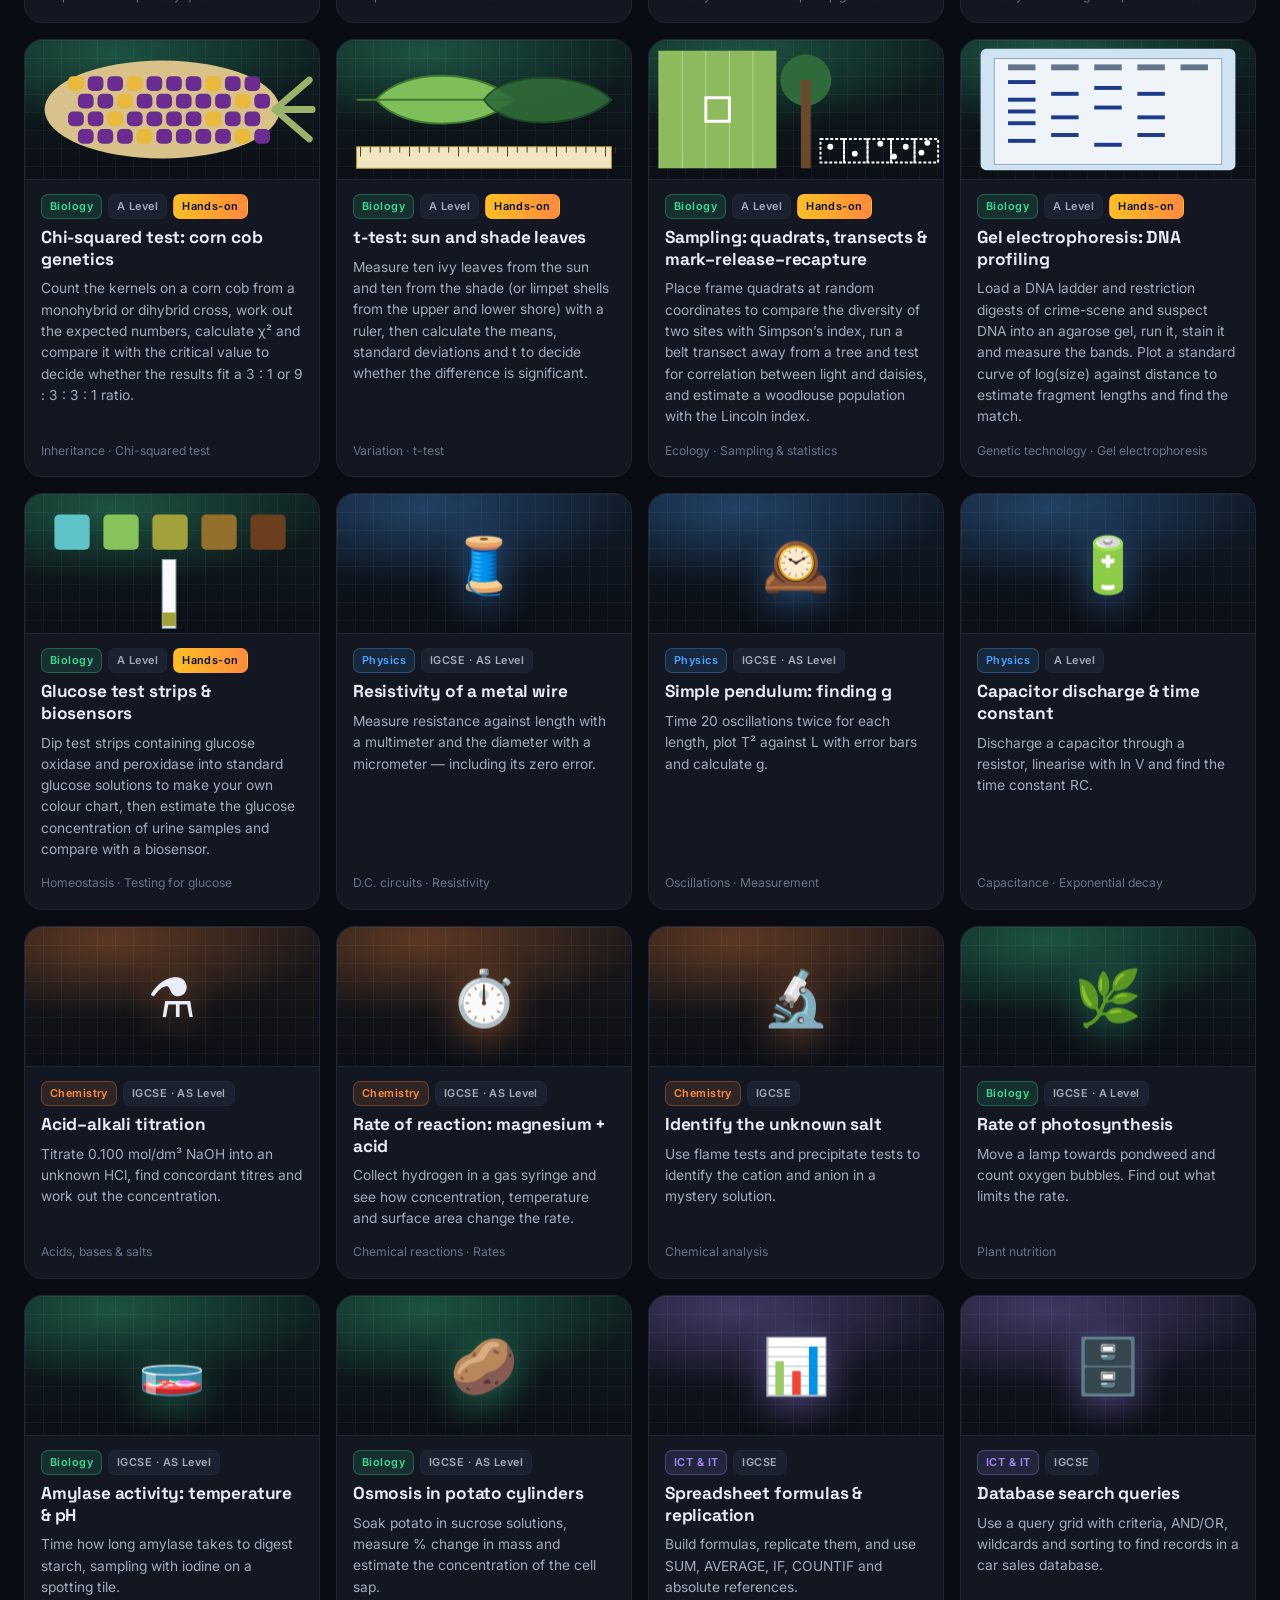
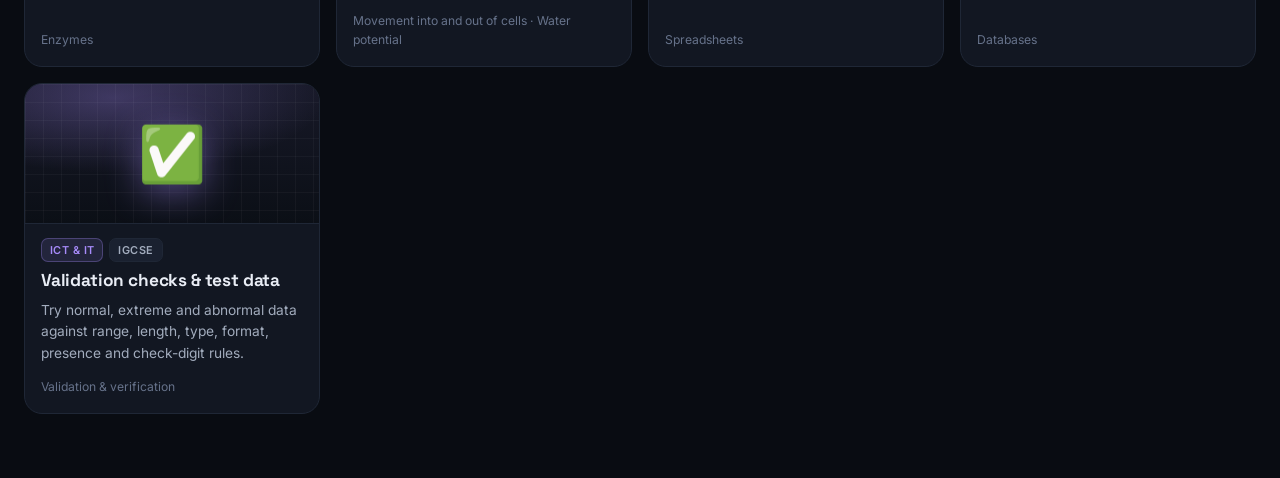
==== commit 9244d9be: "Chemistry: IGCSE 0620 and A Level 9701 practical benches IGCSE: separation and purity, chromatograph" ====
--- a/index.html
+++ b/index.html
@@ -69,6 +69,14 @@
 <script src="sims/chem-as1.js"></script>
 <script src="sims/chem-as2.js"></script>
 <script src="sims/chem-as3.js"></script>
+<script src="sims/chem-ig1.js"></script>
+<script src="sims/chem-ig2.js"></script>
+<script src="sims/chem-ig3.js"></script>
+<script src="sims/chem-ig4.js"></script>
+<script src="sims/chem-ig5.js"></script>
+<script src="sims/chem-a1.js"></script>
+<script src="sims/chem-a2.js"></script>
+<script src="sims/chem-a3.js"></script>
 <script src="sims/biology.js"></script>
 <script src="sims/bio-as1.js"></script>
 <script src="sims/bio-as2.js"></script>
